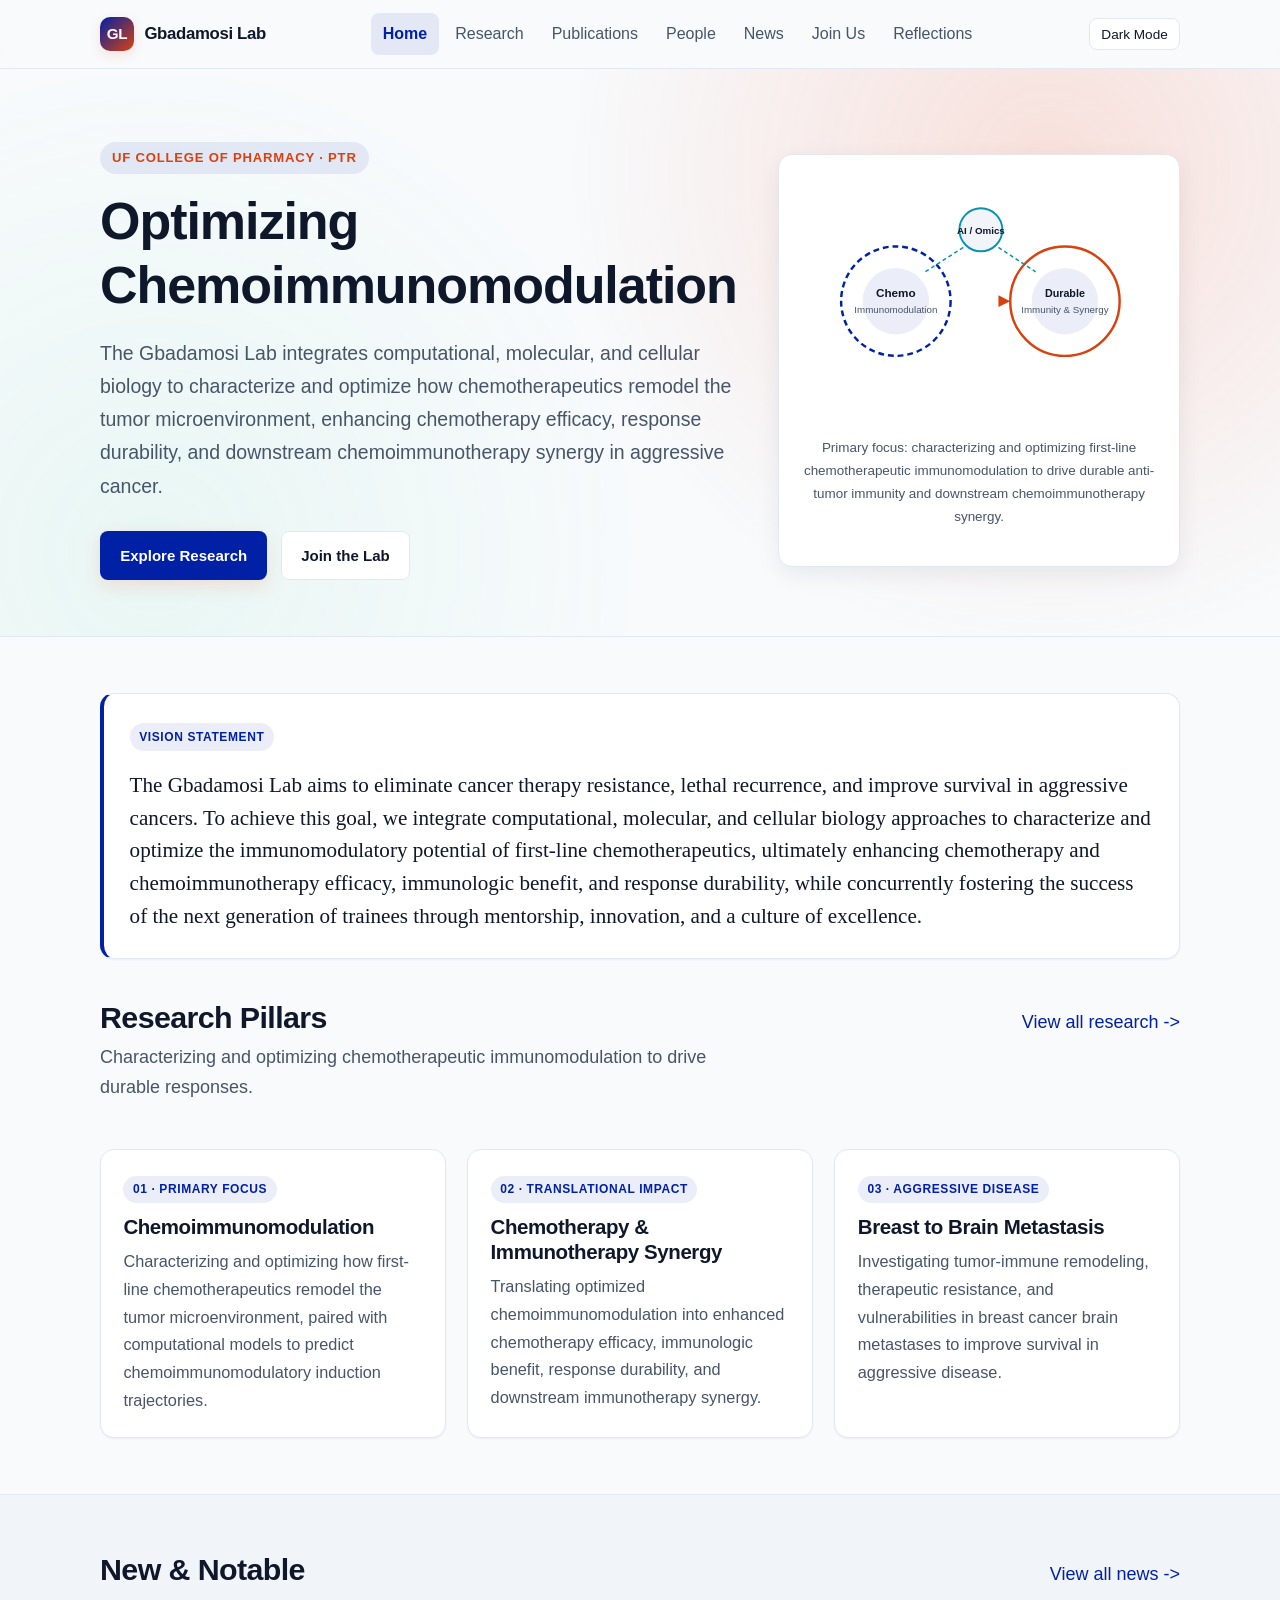
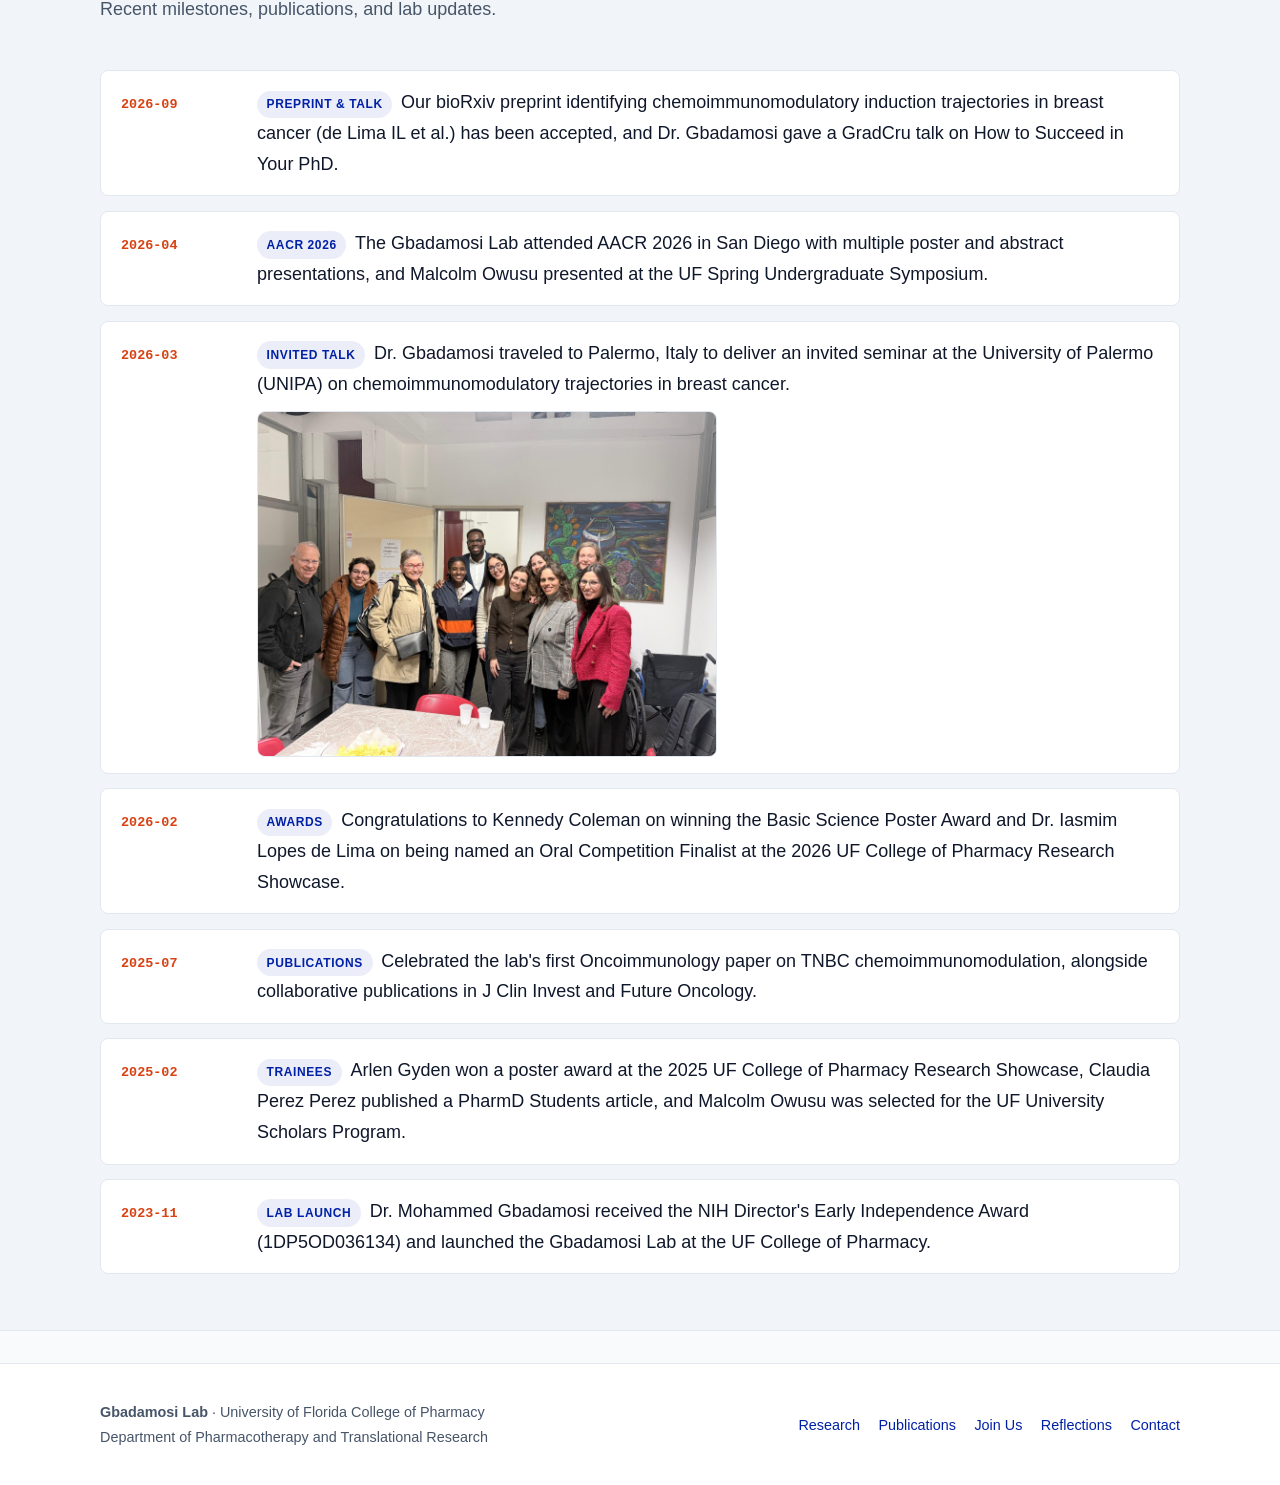
==== index.html @ 8a9b4d40 "Add 2018 Futur Oncol AML paper and dedicated News page" ====
<!DOCTYPE html>
<html lang="en">
<head>
  <meta charset="UTF-8">
  <meta name="viewport" content="width=device-width, initial-scale=1.0">
  <title>Gbadamosi Lab | Chemoimmunomodulation &amp; Translational Oncology</title>
  <meta name="description" content="The Gbadamosi Lab at the University of Florida College of Pharmacy studies chemoimmunomodulation, triple-negative breast cancer, and translational immuno-oncology.">
  <script>
    (function () {
      try {
        var saved = localStorage.getItem("gbadamosi-lab-theme");
        var prefersDark = window.matchMedia && window.matchMedia("(prefers-color-scheme: dark)").matches;
        document.documentElement.setAttribute("data-theme", saved || (prefersDark ? "dark" : "light"));
      } catch (_) {}
    })();
  </script>
  <link rel="stylesheet" href="css/styles.css">
</head>
<body>
  <a class="skip-link" href="#main-content">Skip to content</a>

  <header class="site-header">
    <div class="container nav-wrap">
      <a class="brand" href="index.html">
        <span class="brand-mark" aria-hidden="true">GL</span>
        <span>Gbadamosi Lab</span>
      </a>

      <nav aria-label="Primary">
        <ul id="primary-nav" class="nav-links">
          <li><a href="index.html" aria-current="page">Home</a></li>
          <li><a href="research.html">Research</a></li>
          <li><a href="publications.html">Publications</a></li>
          <li><a href="people.html">People</a></li>
          <li><a href="news.html">News</a></li>
          <li><a href="join.html">Join Us</a></li>
          <li><a href="reflections.html">Reflections</a></li>
        </ul>
      </nav>

      <div class="nav-actions">
        <button id="theme-toggle" class="icon-btn" type="button" aria-pressed="false">Dark Mode</button>
        <button id="menu-toggle" class="icon-btn menu-toggle" type="button" aria-expanded="false" aria-controls="primary-nav">Menu</button>
      </div>
    </div>
  </header>

  <main id="main-content">
    <section class="hero">
      <div class="container hero-grid">
        <div>
          <span class="eyebrow">UF College of Pharmacy · PTR</span>
          <h1>Optimizing Chemoimmunomodulation</h1>
          <p class="hero-lead">
            The Gbadamosi Lab integrates computational, molecular, and cellular biology to characterize and optimize how chemotherapeutics remodel the tumor microenvironment, enhancing chemotherapy efficacy, response durability, and downstream chemoimmunotherapy synergy in aggressive cancer.
          </p>
          <div class="btn-row">
            <a class="btn btn-primary" href="research.html">Explore Research</a>
            <a class="btn btn-secondary" href="join.html">Join the Lab</a>
          </div>
        </div>

        <div class="hero-visual" aria-label="Schematic of chemoimmunomodulation">
          <svg viewBox="0 0 360 250" role="img" aria-labelledby="hero-svg-title">
            <title id="hero-svg-title">Chemoimmunomodulation Optimization Schematic</title>
            <defs>
              <linearGradient id="g1" x1="0%" y1="0%" x2="100%" y2="100%">
                <stop offset="0%" stop-color="var(--accent)" stop-opacity="0.9"/>
                <stop offset="100%" stop-color="var(--accent-2)" stop-opacity="0.9"/>
              </linearGradient>
            </defs>
            <circle cx="95" cy="125" r="56" fill="none" stroke="var(--accent)" stroke-width="2.5" stroke-dasharray="6 4"/>
            <circle cx="95" cy="125" r="34" fill="var(--accent-soft)"/>
            <text x="95" y="121" text-anchor="middle" fill="var(--text)" font-size="12" font-weight="700">Chemo</text>
            <text x="95" y="137" text-anchor="middle" fill="var(--text-muted)" font-size="10">Immunomodulation</text>

            <path d="M 155 125 L 200 125" stroke="url(#g1)" stroke-width="3" stroke-linecap="round"/>
            <polygon points="200,119 212,125 200,131" fill="var(--accent-2)"/>

            <circle cx="268" cy="125" r="56" fill="none" stroke="var(--accent-2)" stroke-width="2.5"/>
            <circle cx="268" cy="125" r="34" fill="var(--accent-soft)"/>
            <text x="268" y="121" text-anchor="middle" fill="var(--text)" font-size="11" font-weight="700">Durable</text>
            <text x="268" y="137" text-anchor="middle" fill="var(--text-muted)" font-size="10">Immunity &amp; Synergy</text>

            <circle cx="182" cy="52" r="22" fill="var(--bg-subtle)" stroke="var(--accent-3)" stroke-width="2"/>
            <text x="182" y="56" text-anchor="middle" fill="var(--text)" font-size="10" font-weight="700">AI / Omics</text>
            <path d="M 164 70 L 125 95" stroke="var(--accent-3)" stroke-width="1.5" stroke-dasharray="4 3"/>
            <path d="M 200 70 L 238 95" stroke="var(--accent-3)" stroke-width="1.5" stroke-dasharray="4 3"/>
          </svg>
          <p class="hero-visual-caption">
            Primary focus: characterizing and optimizing first-line chemotherapeutic immunomodulation to drive durable anti-tumor immunity and downstream chemoimmunotherapy synergy.
          </p>
        </div>
      </div>
    </section>

    <section class="section">
      <div class="container">
        <article class="reflection-card" style="margin-bottom: 2.5rem;">
          <span class="card-tag">Vision Statement</span>
          <p class="reflection-quote" style="margin-bottom: 0;">
            The Gbadamosi Lab aims to eliminate cancer therapy resistance, lethal recurrence, and improve survival in aggressive cancers. To achieve this goal, we integrate computational, molecular, and cellular biology approaches to characterize and optimize the immunomodulatory potential of first-line chemotherapeutics, ultimately enhancing chemotherapy and chemoimmunotherapy efficacy, immunologic benefit, and response durability, while concurrently fostering the success of the next generation of trainees through mentorship, innovation, and a culture of excellence.
          </p>
        </article>

        <div class="section-header">
          <div>
            <h2>Research Pillars</h2>
            <p class="section-subtitle">Characterizing and optimizing chemotherapeutic immunomodulation to drive durable responses.</p>
          </div>
          <a href="research.html">View all research -></a>
        </div>

        <div class="grid-3">
          <article class="card">
            <span class="card-tag">01 · Primary Focus</span>
            <h3>Chemoimmunomodulation</h3>
            <p>Characterizing and optimizing how first-line chemotherapeutics remodel the tumor microenvironment, paired with computational models to predict chemoimmunomodulatory induction trajectories.</p>
          </article>
          <article class="card">
            <span class="card-tag">02 · Translational Impact</span>
            <h3>Chemotherapy &amp; Immunotherapy Synergy</h3>
            <p>Translating optimized chemoimmunomodulation into enhanced chemotherapy efficacy, immunologic benefit, response durability, and downstream immunotherapy synergy.</p>
          </article>
          <article class="card">
            <span class="card-tag">03 · Aggressive Disease</span>
            <h3>Breast to Brain Metastasis</h3>
            <p>Investigating tumor-immune remodeling, therapeutic resistance, and vulnerabilities in breast cancer brain metastases to improve survival in aggressive disease.</p>
          </article>
        </div>
      </div>
    </section>

    <section class="section section-alt">
      <div class="container">
        <div class="section-header">
          <div>
            <h2>New &amp; Notable</h2>
            <p class="section-subtitle">Recent milestones, publications, and lab updates.</p>
          </div>
          <a href="news.html">View all news -></a>
        </div>
        <div id="news-list" class="news-list" aria-live="polite"></div>
      </div>
    </section>
  </main>

  <footer class="site-footer">
    <div class="container footer-grid">
      <div>
        <strong>Gbadamosi Lab</strong> · University of Florida College of Pharmacy<br>
        <span>Department of Pharmacotherapy and Translational Research</span>
      </div>
      <div class="footer-links">
        <a href="research.html">Research</a>
        <a href="publications.html">Publications</a>
        <a href="join.html">Join Us</a>
        <a href="reflections.html">Reflections</a>
        <a href="mailto:mgbadamosi@ufl.edu">Contact</a>
      </div>
    </div>
  </footer>

  <script defer src="data/news.js"></script>
  <script defer src="js/main.js"></script>
</body>
</html>
---- css/styles.css ----
/* ==========================================================================
   Gbadamosi Lab — Zero-Build Academic Website Stylesheet
   Supports Light Mode (Editorial) & Dark Mode (Fluorescence-Inspired)
   ========================================================================== */

:root {
  color-scheme: light dark;

  /* Light Mode Palette */
  --bg: #f8fafc;
  --bg-elevated: #ffffff;
  --bg-subtle: #f1f5f9;
  --text: #0f172a;
  --text-muted: #475569;
  --border: #e2e8f0;

  --accent: #0021a5;
  --accent-2: #d94111;
  --accent-3: #0891b2;
  --accent-soft: rgba(0, 33, 165, 0.08);
  --glow: rgba(250, 70, 22, 0.14);

  --shadow-sm: 0 1px 2px rgba(15, 23, 42, 0.05);
  --shadow-md: 0 8px 24px rgba(15, 23, 42, 0.07);

  --font-sans: "Inter", -apple-system, BlinkMacSystemFont, "Segoe UI", Roboto, sans-serif;
  --font-serif: "Source Serif 4", Georgia, "Times New Roman", serif;
  --font-mono: "JetBrains Mono", ui-monospace, SFMono-Regular, Menlo, monospace;

  --radius: 14px;
  --radius-sm: 8px;
  --max-w: 1120px;
}

[data-theme="dark"] {
  --bg: #070b14;
  --bg-elevated: #0f172a;
  --bg-subtle: #162033;
  --text: #f1f5f9;
  --text-muted: #94a3b8;
  --border: #1e293b;

  /* Dark Blue + UF Orange-inspired accents */
  --accent: #38bdf8;
  --accent-2: #ff7849;
  --accent-3: #34d399;
  --accent-soft: rgba(56, 189, 248, 0.12);
  --glow: rgba(255, 120, 73, 0.18);

  --shadow-sm: 0 1px 2px rgba(0, 0, 0, 0.4);
  --shadow-md: 0 12px 32px rgba(0, 0, 0, 0.45);
}

/* Base Reset */
*, *::before, *::after {
  box-sizing: border-box;
}

/* Smooth cross-page fade transition (modern browsers) */
@view-transition {
  navigation: auto;
}

::view-transition-old(root),
::view-transition-new(root) {
  animation-duration: 0.32s;
  animation-timing-function: cubic-bezier(0.22, 1, 0.36, 1);
}

@keyframes pageFadeIn {
  from {
    opacity: 0;
    transform: translateY(10px);
  }
  to {
    opacity: 1;
    transform: translateY(0);
  }
}

html {
  scroll-behavior: smooth;
  -webkit-text-size-adjust: 100%;
}

body {
  margin: 0;
  font-family: var(--font-sans);
  background-color: var(--bg);
  color: var(--text);
  line-height: 1.7;
  font-size: 18px;
  transition: background-color 0.25s ease, color 0.25s ease;
  min-height: 100vh;
  display: flex;
  flex-direction: column;
}

main {
  flex: 1;
  animation: pageFadeIn 0.45s cubic-bezier(0.22, 1, 0.36, 1) both;
}

img {
  max-width: 100%;
  display: block;
}

a {
  color: var(--accent);
  text-decoration: none;
  transition: color 0.15s ease, opacity 0.15s ease;
}

a:hover {
  text-decoration: underline;
}

/* Skip Link for Accessibility */
.skip-link {
  position: absolute;
  left: -9999px;
  top: 0;
  background: var(--accent);
  color: #ffffff;
  padding: 0.6rem 1rem;
  z-index: 1000;
  border-radius: var(--radius-sm);
  font-weight: 600;
}

.skip-link:focus {
  left: 1rem;
  top: 1rem;
}

/* Layout Containers */
.container {
  width: 100%;
  max-width: var(--max-w);
  margin: 0 auto;
  padding: 0 1.25rem;
}

main {
  flex: 1;
}

/* Header & Navigation */
.site-header {
  position: sticky;
  top: 0;
  z-index: 100;
  background: color-mix(in srgb, var(--bg) 88%, transparent);
  backdrop-filter: blur(12px);
  -webkit-backdrop-filter: blur(12px);
  border-bottom: 1px solid var(--border);
}

.nav-wrap {
  display: flex;
  align-items: center;
  justify-content: space-between;
  gap: 1rem;
  min-height: 68px;
}

.brand {
  display: flex;
  align-items: center;
  gap: 0.65rem;
  font-weight: 700;
  font-size: 1.05rem;
  color: var(--text);
  letter-spacing: -0.02em;
  text-decoration: none;
}

.brand:hover {
  text-decoration: none;
}

.brand-mark {
  width: 34px;
  height: 34px;
  border-radius: 10px;
  display: grid;
  place-items: center;
  background: linear-gradient(135deg, var(--accent), var(--accent-2));
  color: #ffffff;
  font-weight: 800;
  font-size: 0.95rem;
  box-shadow: 0 4px 12px var(--glow);
}

[data-theme="dark"] .brand-mark {
  color: #070b14;
}

.nav-links {
  display: flex;
  align-items: center;
  gap: 0.25rem;
  list-style: none;
  margin: 0;
  padding: 0;
}

.nav-links a {
  display: inline-block;
  padding: 0.45rem 0.75rem;
  border-radius: var(--radius-sm);
  color: var(--text-muted);
  font-weight: 500;
  font-size: 1rem;
  text-decoration: none;
}

.nav-links a:hover {
  color: var(--text);
  background: var(--bg-subtle);
  text-decoration: none;
}

.nav-links a[aria-current="page"] {
  color: var(--accent);
  background: var(--accent-soft);
  font-weight: 600;
}

.nav-actions {
  display: flex;
  align-items: center;
  gap: 0.5rem;
}

.icon-btn {
  display: inline-flex;
  align-items: center;
  justify-content: center;
  gap: 0.4rem;
  padding: 0.45rem 0.7rem;
  border-radius: var(--radius-sm);
  border: 1px solid var(--border);
  background: var(--bg-elevated);
  color: var(--text);
  font-family: inherit;
  font-size: 0.85rem;
  font-weight: 500;
  cursor: pointer;
  transition: border-color 0.15s ease, background-color 0.15s ease;
}

.icon-btn:hover {
  border-color: var(--accent);
  background: var(--bg-subtle);
}

.menu-toggle {
  display: none;
}

/* Hero Section */
.hero {
  position: relative;
  padding: 4.5rem 0 3.5rem;
  overflow: hidden;
  border-bottom: 1px solid var(--border);
  background:
    radial-gradient(circle at 82% 18%, var(--glow), transparent 42%),
    radial-gradient(circle at 12% 85%, rgba(52, 211, 153, 0.08), transparent 40%);
}

.hero-grid {
  display: grid;
  grid-template-columns: 1.35fr 0.85fr;
  gap: 2.5rem;
  align-items: center;
}

.eyebrow {
  display: inline-flex;
  align-items: center;
  gap: 0.45rem;
  font-size: 0.82rem;
  font-weight: 600;
  text-transform: uppercase;
  letter-spacing: 0.06em;
  color: var(--accent-2);
  background: var(--accent-soft);
  padding: 0.32rem 0.75rem;
  border-radius: 999px;
  margin-bottom: 1rem;
}

h1, h2, h3, h4 {
  line-height: 1.22;
  letter-spacing: -0.02em;
  margin-top: 0;
}

.hero h1 {
  font-size: clamp(2.2rem, 4.2vw, 3.25rem);
  margin-bottom: 1rem;
}

.hero-lead {
  font-size: 1.22rem;
  color: var(--text-muted);
  max-width: 60ch;
  margin-bottom: 1.75rem;
}

.btn-row {
  display: flex;
  flex-wrap: wrap;
  gap: 0.85rem;
}

.btn {
  display: inline-flex;
  align-items: center;
  gap: 0.45rem;
  padding: 0.68rem 1.2rem;
  border-radius: var(--radius-sm);
  font-weight: 600;
  font-size: 0.94rem;
  border: 1px solid transparent;
  cursor: pointer;
  text-decoration: none;
  transition: transform 0.15s ease, box-shadow 0.15s ease, background-color 0.15s ease;
}

.btn:hover {
  text-decoration: none;
  transform: translateY(-1px);
}

.btn-primary {
  background: var(--accent);
  color: #ffffff;
  box-shadow: 0 6px 18px var(--glow);
}

[data-theme="dark"] .btn-primary {
  color: #070b14;
}

.btn-secondary {
  background: var(--bg-elevated);
  color: var(--text);
  border-color: var(--border);
}

.btn-secondary:hover {
  border-color: var(--accent);
}

/* Decorative Science Visual Card on Hero */
.hero-visual {
  background: var(--bg-elevated);
  border: 1px solid var(--border);
  border-radius: var(--radius);
  padding: 1.5rem;
  box-shadow: var(--shadow-md);
}

.hero-visual svg {
  width: 100%;
  height: auto;
  display: block;
}

.hero-visual-caption {
  margin-top: 0.85rem;
  font-size: 0.84rem;
  color: var(--text-muted);
  text-align: center;
}

/* Sections & Cards */
.section {
  padding: 3.5rem 0;
}

.section-alt {
  background: var(--bg-subtle);
  border-top: 1px solid var(--border);
  border-bottom: 1px solid var(--border);
}

.section-header {
  display: flex;
  flex-wrap: wrap;
  align-items: baseline;
  justify-content: space-between;
  gap: 1rem;
  margin-bottom: 1.75rem;
}

.section-header h2 {
  font-size: clamp(1.45rem, 2.5vw, 1.9rem);
  margin-bottom: 0;
}

.section-subtitle {
  color: var(--text-muted);
  margin-top: 0.35rem;
  max-width: 65ch;
}

.grid-3 {
  display: grid;
  grid-template-columns: repeat(3, minmax(0, 1fr));
  gap: 1.35rem;
}

.grid-2 {
  display: grid;
  grid-template-columns: repeat(2, minmax(0, 1fr));
  gap: 1.35rem;
}

.card {
  background: var(--bg-elevated);
  border: 1px solid var(--border);
  border-radius: var(--radius);
  padding: 1.4rem;
  box-shadow: var(--shadow-sm);
  transition: border-color 0.22s ease, transform 0.25s cubic-bezier(0.22, 1, 0.36, 1), box-shadow 0.25s cubic-bezier(0.22, 1, 0.36, 1);
}

.card:hover {
  border-color: color-mix(in srgb, var(--accent) 50%, var(--border));
  transform: translateY(-4px);
  box-shadow: var(--shadow-md), 0 0 0 1px color-mix(in srgb, var(--accent) 25%, transparent);
}

.card-tag {
  display: inline-block;
  font-size: 0.75rem;
  font-weight: 600;
  text-transform: uppercase;
  letter-spacing: 0.05em;
  color: var(--accent);
  background: var(--accent-soft);
  padding: 0.22rem 0.6rem;
  border-radius: 999px;
  margin-bottom: 0.75rem;
}

.card h3 {
  font-size: 1.28rem;
  margin-bottom: 0.5rem;
}

.card p {
  margin: 0;
  color: var(--text-muted);
  font-size: 1.02rem;
}

/* Page Header (Subpages) */
.page-header {
  padding: 3rem 0 2rem;
  border-bottom: 1px solid var(--border);
  background: radial-gradient(circle at 85% 20%, var(--glow), transparent 45%);
}

.page-header h1 {
  font-size: clamp(1.85rem, 3.2vw, 2.5rem);
  margin-bottom: 0.5rem;
}

.page-header p {
  color: var(--text-muted);
  max-width: 65ch;
  margin: 0;
  font-size: 1.05rem;
}

/* News Feed */
.news-list {
  display: grid;
  gap: 0.9rem;
}

.news-item {
  display: grid;
  grid-template-columns: 120px 1fr;
  gap: 1rem;
  align-items: baseline;
  background: var(--bg-elevated);
  border: 1px solid var(--border);
  border-radius: var(--radius-sm);
  padding: 1rem 1.25rem;
  transition: border-color 0.22s ease, transform 0.25s cubic-bezier(0.22, 1, 0.36, 1), box-shadow 0.25s cubic-bezier(0.22, 1, 0.36, 1);
}

.news-item:hover {
  border-color: color-mix(in srgb, var(--accent-2) 50%, var(--border));
  transform: translateY(-3px);
  box-shadow: var(--shadow-md);
}

.news-photo {
  margin-top: 0.75rem;
  max-width: 460px;
  width: 100%;
  border-radius: var(--radius-sm);
  border: 1px solid var(--border);
  object-fit: cover;
}

.news-date {
  font-family: var(--font-mono);
  font-size: 0.84rem;
  color: var(--accent-2);
  font-weight: 600;
}

/* Filters & Search */
.toolbar {
  display: flex;
  flex-wrap: wrap;
  gap: 0.75rem;
  align-items: center;
  justify-content: space-between;
  margin-bottom: 1.5rem;
}

.filter-pills {
  display: flex;
  flex-wrap: wrap;
  gap: 0.45rem;
}

.pill-btn {
  padding: 0.4rem 0.85rem;
  border-radius: 999px;
  border: 1px solid var(--border);
  background: var(--bg-elevated);
  color: var(--text-muted);
  font-family: inherit;
  font-size: 0.85rem;
  font-weight: 500;
  cursor: pointer;
}

.pill-btn:hover {
  border-color: var(--accent);
  color: var(--text);
}

.pill-btn[aria-pressed="true"] {
  background: var(--accent);
  color: #ffffff;
  border-color: var(--accent);
}

[data-theme="dark"] .pill-btn[aria-pressed="true"] {
  color: #070b14;
}

.search-input {
  padding: 0.5rem 0.9rem;
  border-radius: var(--radius-sm);
  border: 1px solid var(--border);
  background: var(--bg-elevated);
  color: var(--text);
  font-family: inherit;
  font-size: 0.92rem;
  min-width: 240px;
}

.search-input:focus {
  outline: 2px solid var(--accent);
  outline-offset: 1px;
}

/* Publications */
.pub-list {
  display: grid;
  gap: 1rem;
}

.pub-card {
  background: var(--bg-elevated);
  border: 1px solid var(--border);
  border-radius: var(--radius-sm);
  padding: 1.25rem 1.4rem;
  transition: border-color 0.22s ease, transform 0.25s cubic-bezier(0.22, 1, 0.36, 1), box-shadow 0.25s cubic-bezier(0.22, 1, 0.36, 1);
}

.pub-card:hover {
  border-color: color-mix(in srgb, var(--accent) 50%, var(--border));
  transform: translateY(-3px);
  box-shadow: var(--shadow-md);
}

.pub-meta {
  display: flex;
  flex-wrap: wrap;
  gap: 0.5rem;
  align-items: center;
  margin-bottom: 0.45rem;
  font-size: 0.82rem;
  color: var(--text-muted);
}

.pub-year {
  font-family: var(--font-mono);
  font-weight: 700;
  color: var(--accent);
}

.pub-title {
  font-size: 1.16rem;
  font-weight: 650;
  margin-bottom: 0.35rem;
}

.pub-authors {
  font-size: 1rem;
  color: var(--text-muted);
  margin-bottom: 0.5rem;
}

.pub-links {
  display: flex;
  flex-wrap: wrap;
  gap: 0.65rem;
  font-size: 0.85rem;
  font-weight: 600;
}

/* People */
.person-card {
  display: flex;
  flex-direction: column;
  gap: 0.75rem;
}

.avatar-placeholder {
  width: 68px;
  height: 68px;
  border-radius: 50%;
  background: linear-gradient(135deg, var(--accent), var(--accent-2));
  color: #ffffff;
  display: grid;
  place-items: center;
  font-weight: 700;
  font-size: 1.25rem;
  flex-shrink: 0;
}

.person-role {
  font-size: 1.05rem;
  font-weight: 600;
  color: var(--accent-2);
}

.person-card h3,
#pi-card h3 {
  font-size: 1.42rem;
}

.person-card p,
#pi-card p {
  font-size: 1.1rem;
  line-height: 1.7;
}

#pi-card .pub-links {
  font-size: 1.05rem;
}

.avatar-img {
  width: 145px;
  height: 185px;
  border-radius: var(--radius-sm);
  object-fit: cover;
  object-position: center 20%;
  border: 1px solid var(--border);
  flex-shrink: 0;
  align-self: flex-start;
}

.avatar-img--pi {
  width: 260px;
  height: 215px;
  border-radius: var(--radius);
  object-position: center 15%;
  border: 2px solid var(--accent-2);
}

.next-position {
  margin-top: 0.35rem;
  font-size: 1.05rem;
  color: var(--text);
}

.next-position strong {
  color: var(--accent-2);
}

[data-theme="dark"] .avatar-placeholder {
  color: #070b14;
}

.person-role-removed-dup { display: none; }

/* Reflections / Faith & Quotes Page */
.reflection-card {
  background: var(--bg-elevated);
  border: 1px solid var(--border);
  border-left: 4px solid var(--accent);
  border-radius: var(--radius);
  padding: 1.6rem;
  box-shadow: var(--shadow-sm);
  transition: border-color 0.22s ease, transform 0.25s cubic-bezier(0.22, 1, 0.36, 1), box-shadow 0.25s cubic-bezier(0.22, 1, 0.36, 1);
}

.reflection-card:hover {
  border-color: color-mix(in srgb, var(--accent) 50%, var(--border));
  border-left-color: var(--accent-2);
  transform: translateY(-4px);
  box-shadow: var(--shadow-md);
}

.reflection-quote {
  font-family: var(--font-serif);
  font-size: 1.32rem;
  line-height: 1.55;
  margin: 0.4rem 0 0.75rem;
  color: var(--text);
}

.reflection-source {
  font-size: 1rem;
  font-weight: 600;
  color: var(--accent-2);
  margin-bottom: 0.85rem;
}

.reflection-note {
  color: var(--text-muted);
  font-size: 1.02rem;
  margin: 0;
  padding-top: 0.75rem;
  border-top: 1px solid var(--border);
}

/* Footer */
.site-footer {
  border-top: 1px solid var(--border);
  background: var(--bg-elevated);
  padding: 2.25rem 0;
  margin-top: 2rem;
  font-size: 0.9rem;
  color: var(--text-muted);
}

.footer-grid {
  display: flex;
  flex-wrap: wrap;
  justify-content: space-between;
  gap: 1.25rem;
  align-items: center;
}

.footer-links {
  display: flex;
  flex-wrap: wrap;
  gap: 1.15rem;
}

/* Responsive Breakpoints */
@media (max-width: 860px) {
  .hero-grid,
  .grid-3,
  .grid-2 {
    grid-template-columns: 1fr;
  }

  .menu-toggle {
    display: inline-flex;
  }

  .nav-links {
    display: none;
    position: absolute;
    top: 68px;
    left: 0;
    right: 0;
    background: var(--bg-elevated);
    border-bottom: 1px solid var(--border);
    flex-direction: column;
    align-items: stretch;
    padding: 0.75rem 1.25rem 1rem;
    box-shadow: var(--shadow-md);
  }

  .nav-links.is-open {
    display: flex;
  }

  .news-item {
    grid-template-columns: 1fr;
    gap: 0.35rem;
  }
}

@media (prefers-reduced-motion: reduce) {
  html {
    scroll-behavior: auto;
  }
  *, *::before, *::after {
    transition: none !important;
    animation: none !important;
  }
}
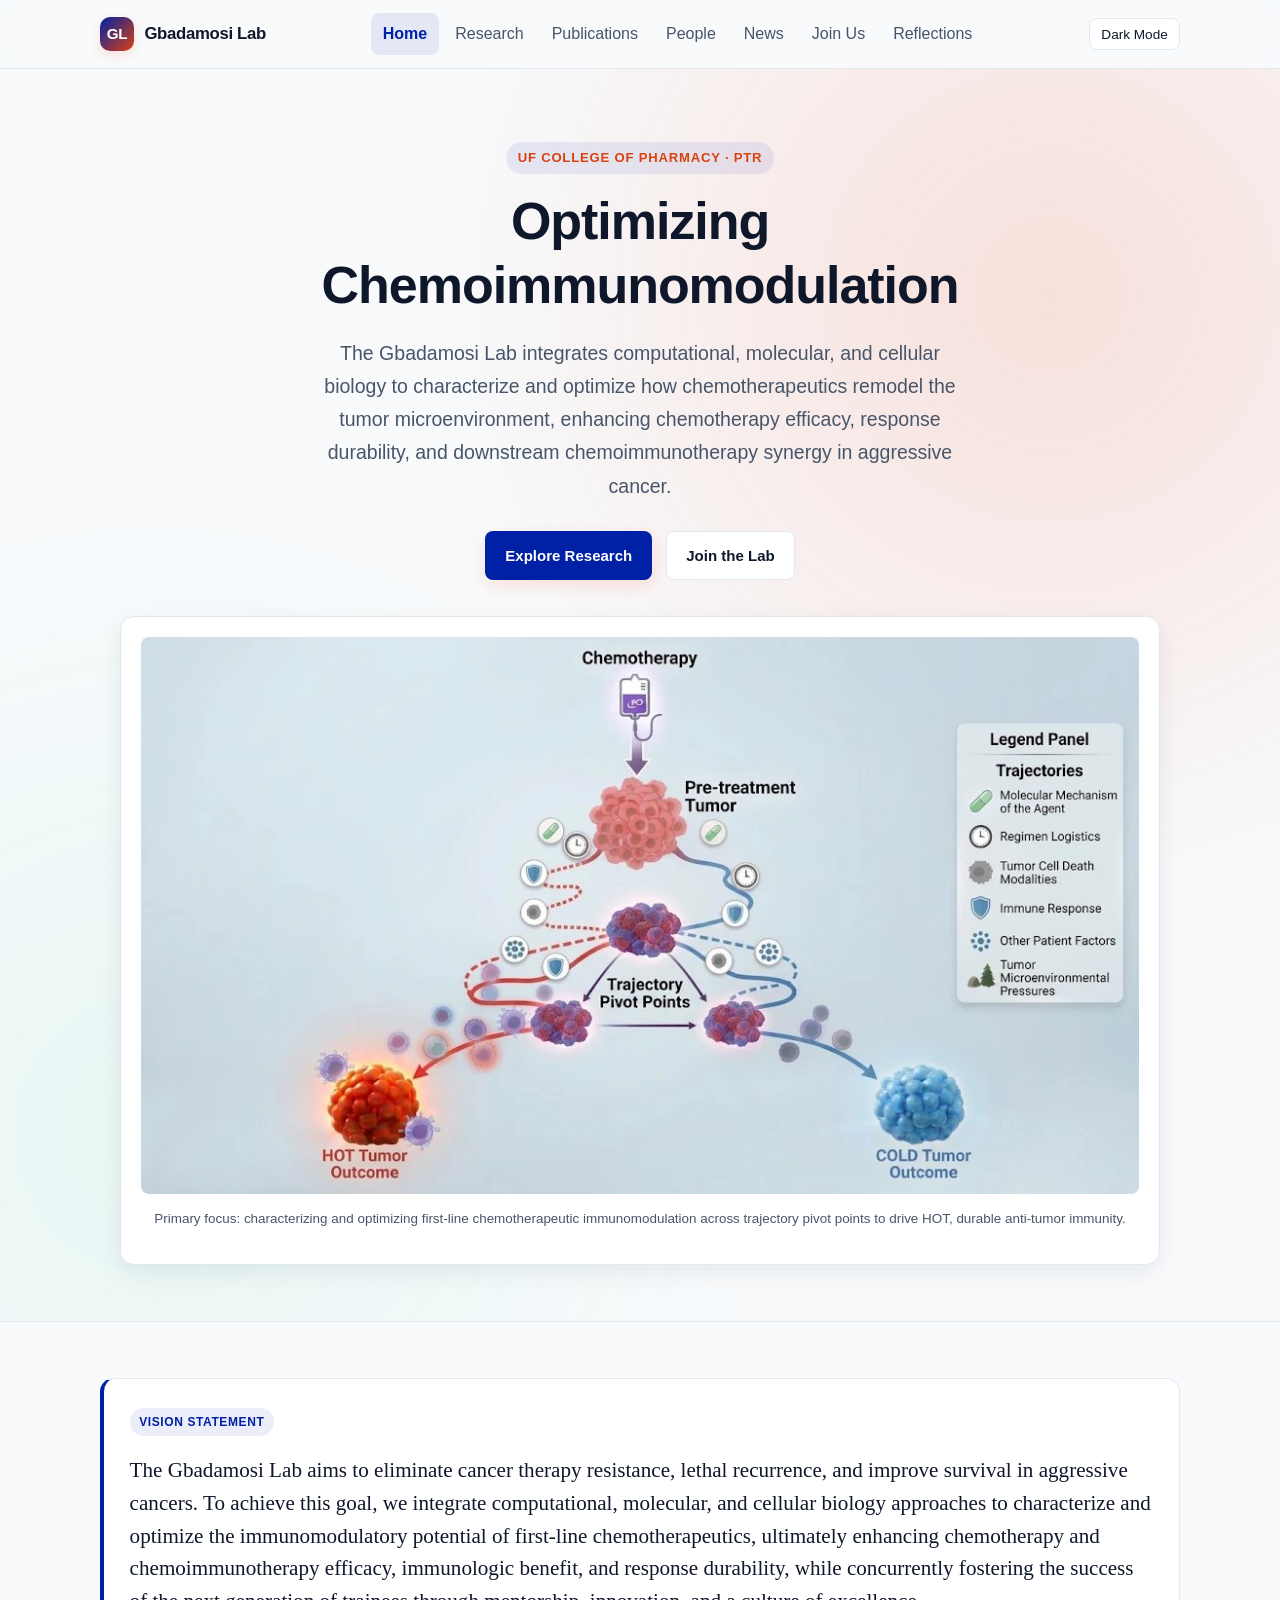
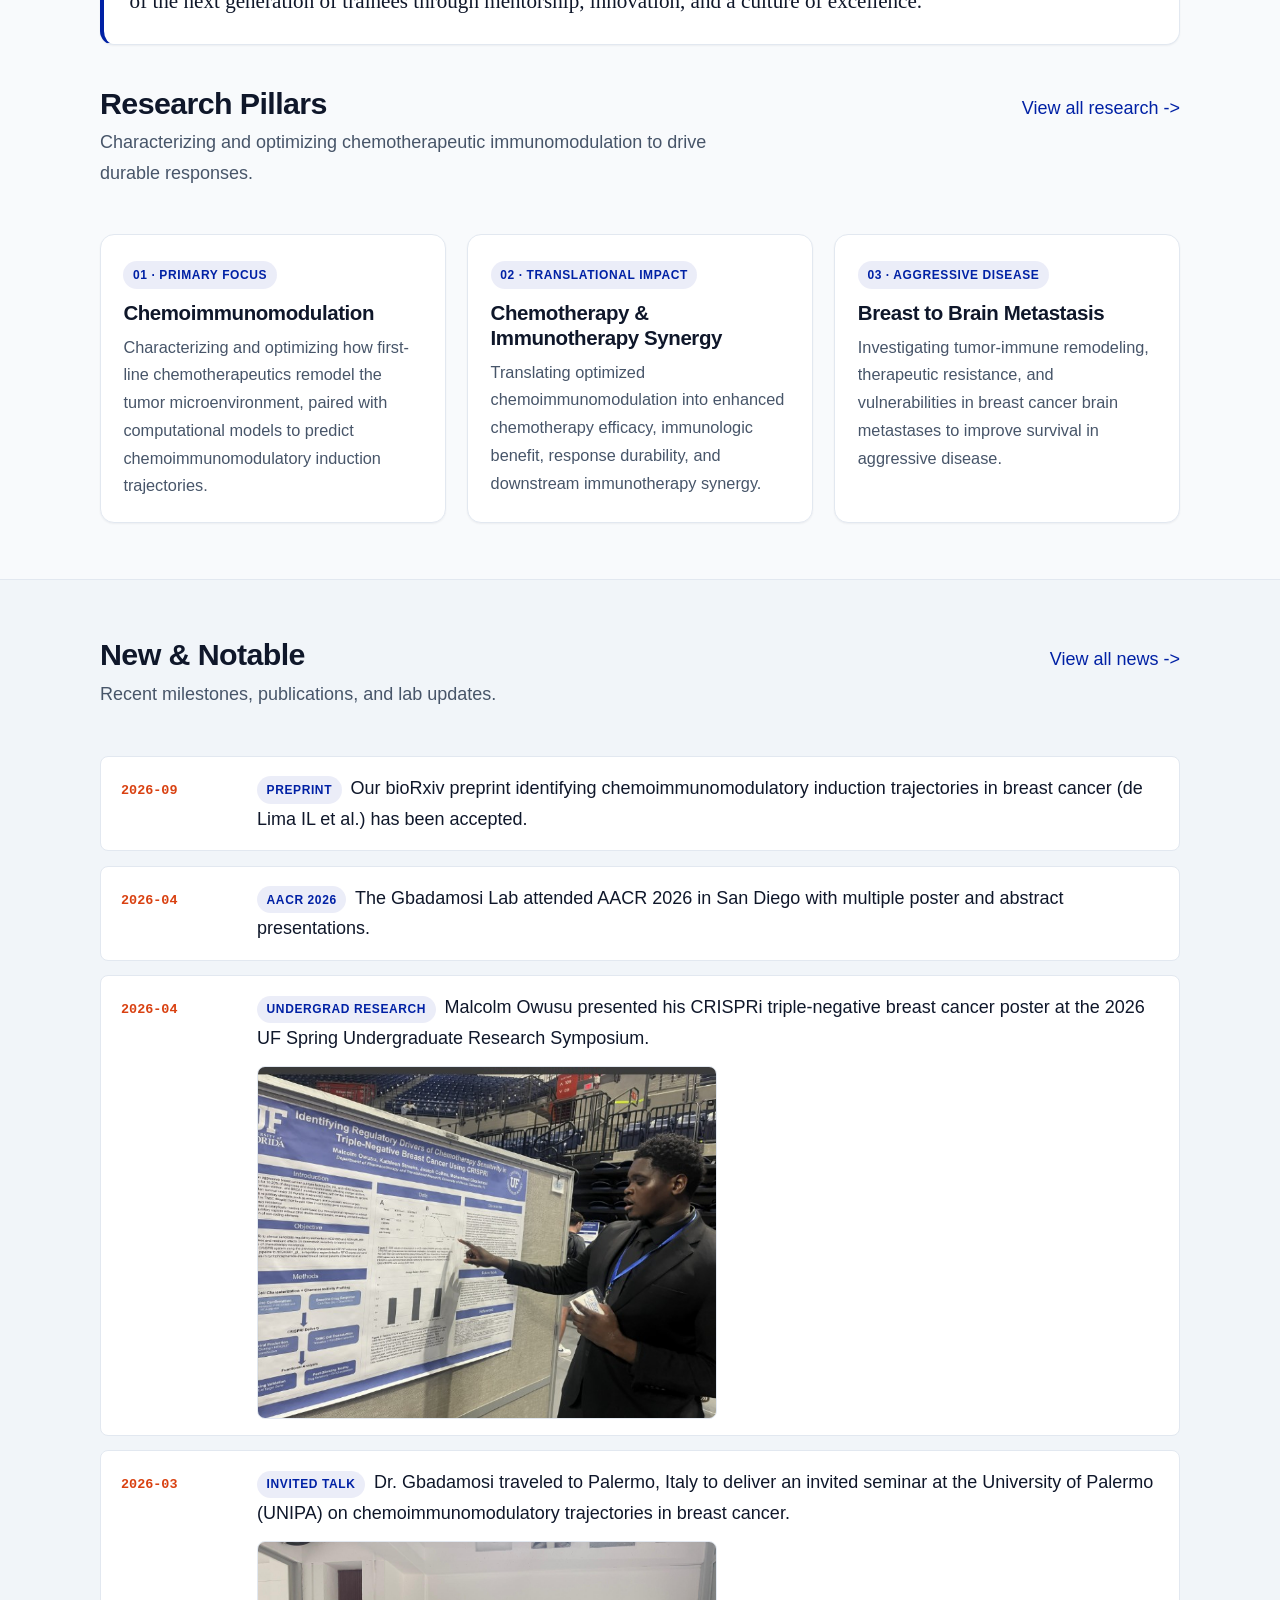
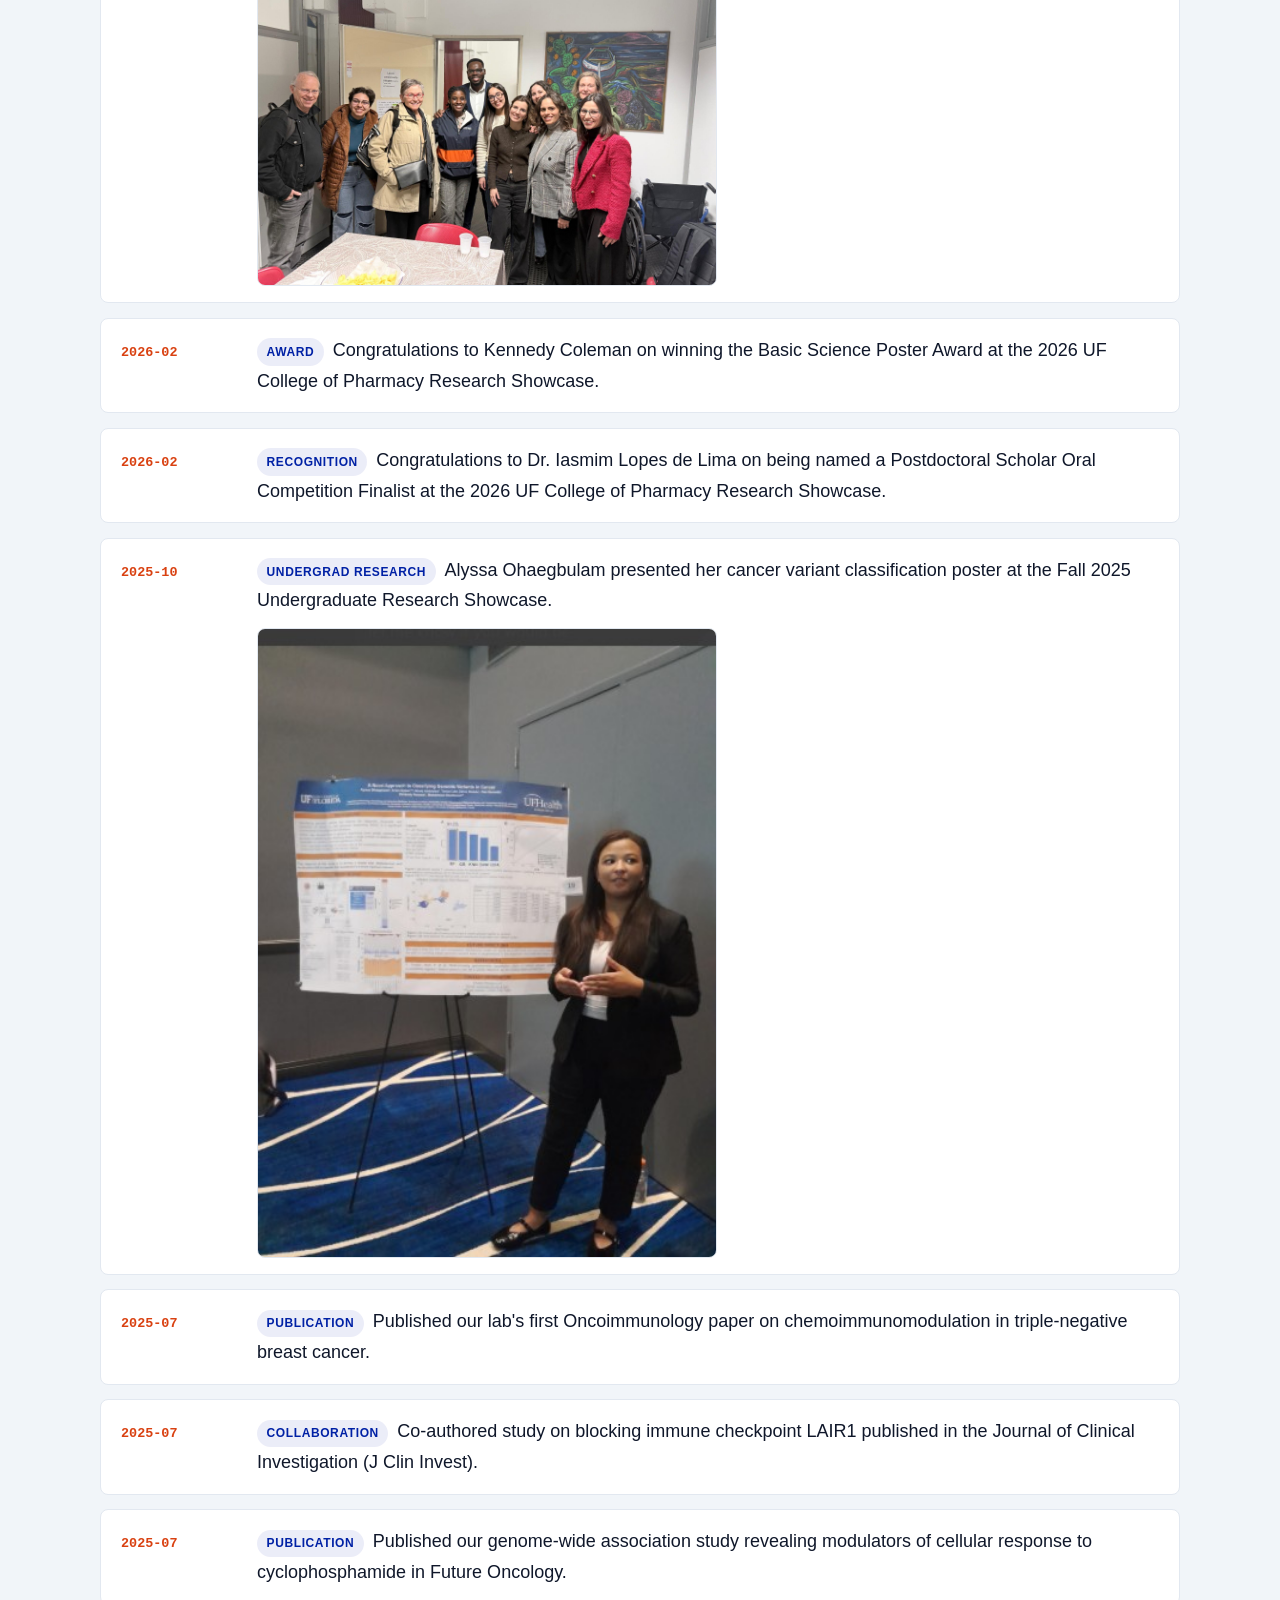
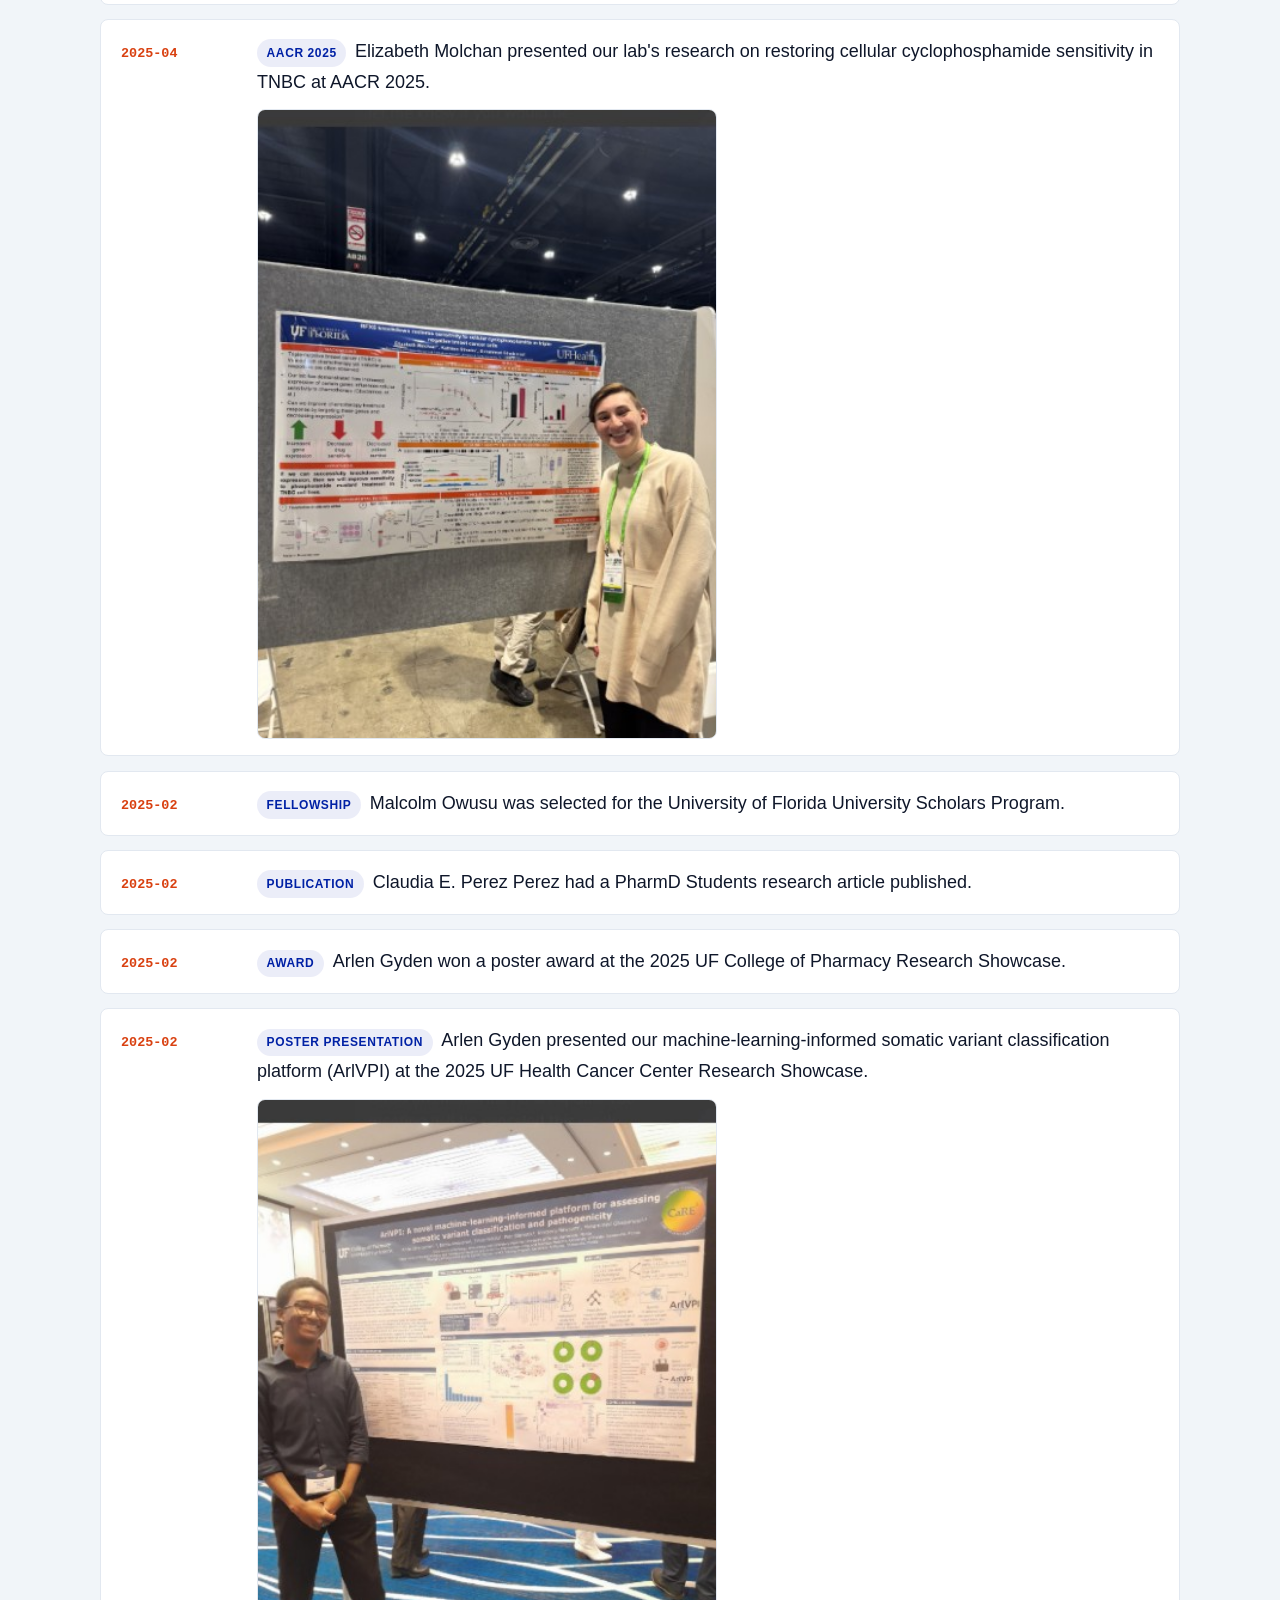
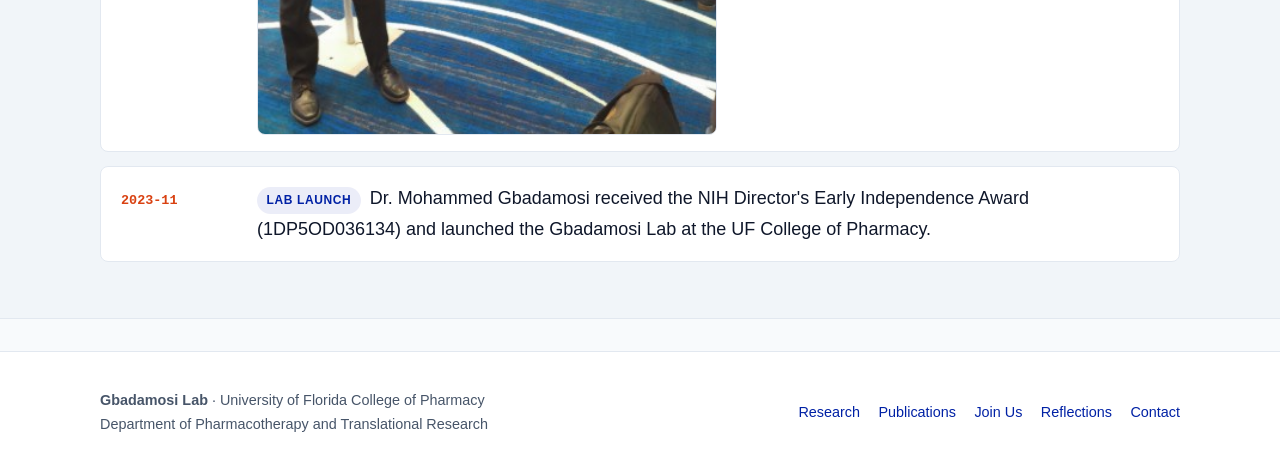
==== commit a55accdd: "Add large chemoimmunomodulation schematic on Home and update UF funding links" ====
--- a/index.html
+++ b/index.html
@@ -47,48 +47,23 @@
 
   <main id="main-content">
     <section class="hero">
-      <div class="container hero-grid">
-        <div>
+      <div class="container">
+        <div style="max-width: 820px; margin: 0 auto 2.25rem; text-align: center;">
           <span class="eyebrow">UF College of Pharmacy · PTR</span>
           <h1>Optimizing Chemoimmunomodulation</h1>
-          <p class="hero-lead">
+          <p class="hero-lead" style="margin-left: auto; margin-right: auto;">
             The Gbadamosi Lab integrates computational, molecular, and cellular biology to characterize and optimize how chemotherapeutics remodel the tumor microenvironment, enhancing chemotherapy efficacy, response durability, and downstream chemoimmunotherapy synergy in aggressive cancer.
           </p>
-          <div class="btn-row">
+          <div class="btn-row" style="justify-content: center;">
             <a class="btn btn-primary" href="research.html">Explore Research</a>
             <a class="btn btn-secondary" href="join.html">Join the Lab</a>
           </div>
         </div>
 
-        <div class="hero-visual" aria-label="Schematic of chemoimmunomodulation">
-          <svg viewBox="0 0 360 250" role="img" aria-labelledby="hero-svg-title">
-            <title id="hero-svg-title">Chemoimmunomodulation Optimization Schematic</title>
-            <defs>
-              <linearGradient id="g1" x1="0%" y1="0%" x2="100%" y2="100%">
-                <stop offset="0%" stop-color="var(--accent)" stop-opacity="0.9"/>
-                <stop offset="100%" stop-color="var(--accent-2)" stop-opacity="0.9"/>
-              </linearGradient>
-            </defs>
-            <circle cx="95" cy="125" r="56" fill="none" stroke="var(--accent)" stroke-width="2.5" stroke-dasharray="6 4"/>
-            <circle cx="95" cy="125" r="34" fill="var(--accent-soft)"/>
-            <text x="95" y="121" text-anchor="middle" fill="var(--text)" font-size="12" font-weight="700">Chemo</text>
-            <text x="95" y="137" text-anchor="middle" fill="var(--text-muted)" font-size="10">Immunomodulation</text>
-
-            <path d="M 155 125 L 200 125" stroke="url(#g1)" stroke-width="3" stroke-linecap="round"/>
-            <polygon points="200,119 212,125 200,131" fill="var(--accent-2)"/>
-
-            <circle cx="268" cy="125" r="56" fill="none" stroke="var(--accent-2)" stroke-width="2.5"/>
-            <circle cx="268" cy="125" r="34" fill="var(--accent-soft)"/>
-            <text x="268" y="121" text-anchor="middle" fill="var(--text)" font-size="11" font-weight="700">Durable</text>
-            <text x="268" y="137" text-anchor="middle" fill="var(--text-muted)" font-size="10">Immunity &amp; Synergy</text>
-
-            <circle cx="182" cy="52" r="22" fill="var(--bg-subtle)" stroke="var(--accent-3)" stroke-width="2"/>
-            <text x="182" y="56" text-anchor="middle" fill="var(--text)" font-size="10" font-weight="700">AI / Omics</text>
-            <path d="M 164 70 L 125 95" stroke="var(--accent-3)" stroke-width="1.5" stroke-dasharray="4 3"/>
-            <path d="M 200 70 L 238 95" stroke="var(--accent-3)" stroke-width="1.5" stroke-dasharray="4 3"/>
-          </svg>
+        <div class="hero-visual hero-visual--wide" aria-label="Chemoimmunomodulation trajectories schematic">
+          <img src="assets/images/chemoimmunomodulation_trajectories.jpg" alt="Chemoimmunomodulation trajectories showing chemotherapy remodeling a pre-treatment tumor across trajectory pivot points toward HOT or COLD tumor outcomes" style="width: 100%; height: auto; border-radius: var(--radius-sm);">
           <p class="hero-visual-caption">
-            Primary focus: characterizing and optimizing first-line chemotherapeutic immunomodulation to drive durable anti-tumor immunity and downstream chemoimmunotherapy synergy.
+            Primary focus: characterizing and optimizing first-line chemotherapeutic immunomodulation across trajectory pivot points to drive HOT, durable anti-tumor immunity.
           </p>
         </div>
       </div>
--- a/css/styles.css
+++ b/css/styles.css
@@ -363,6 +363,12 @@
   border-radius: var(--radius);
   padding: 1.5rem;
   box-shadow: var(--shadow-md);
+}
+
+.hero-visual--wide {
+  max-width: 1040px;
+  margin: 0 auto;
+  padding: 1.25rem;
 }
 
 .hero-visual svg {
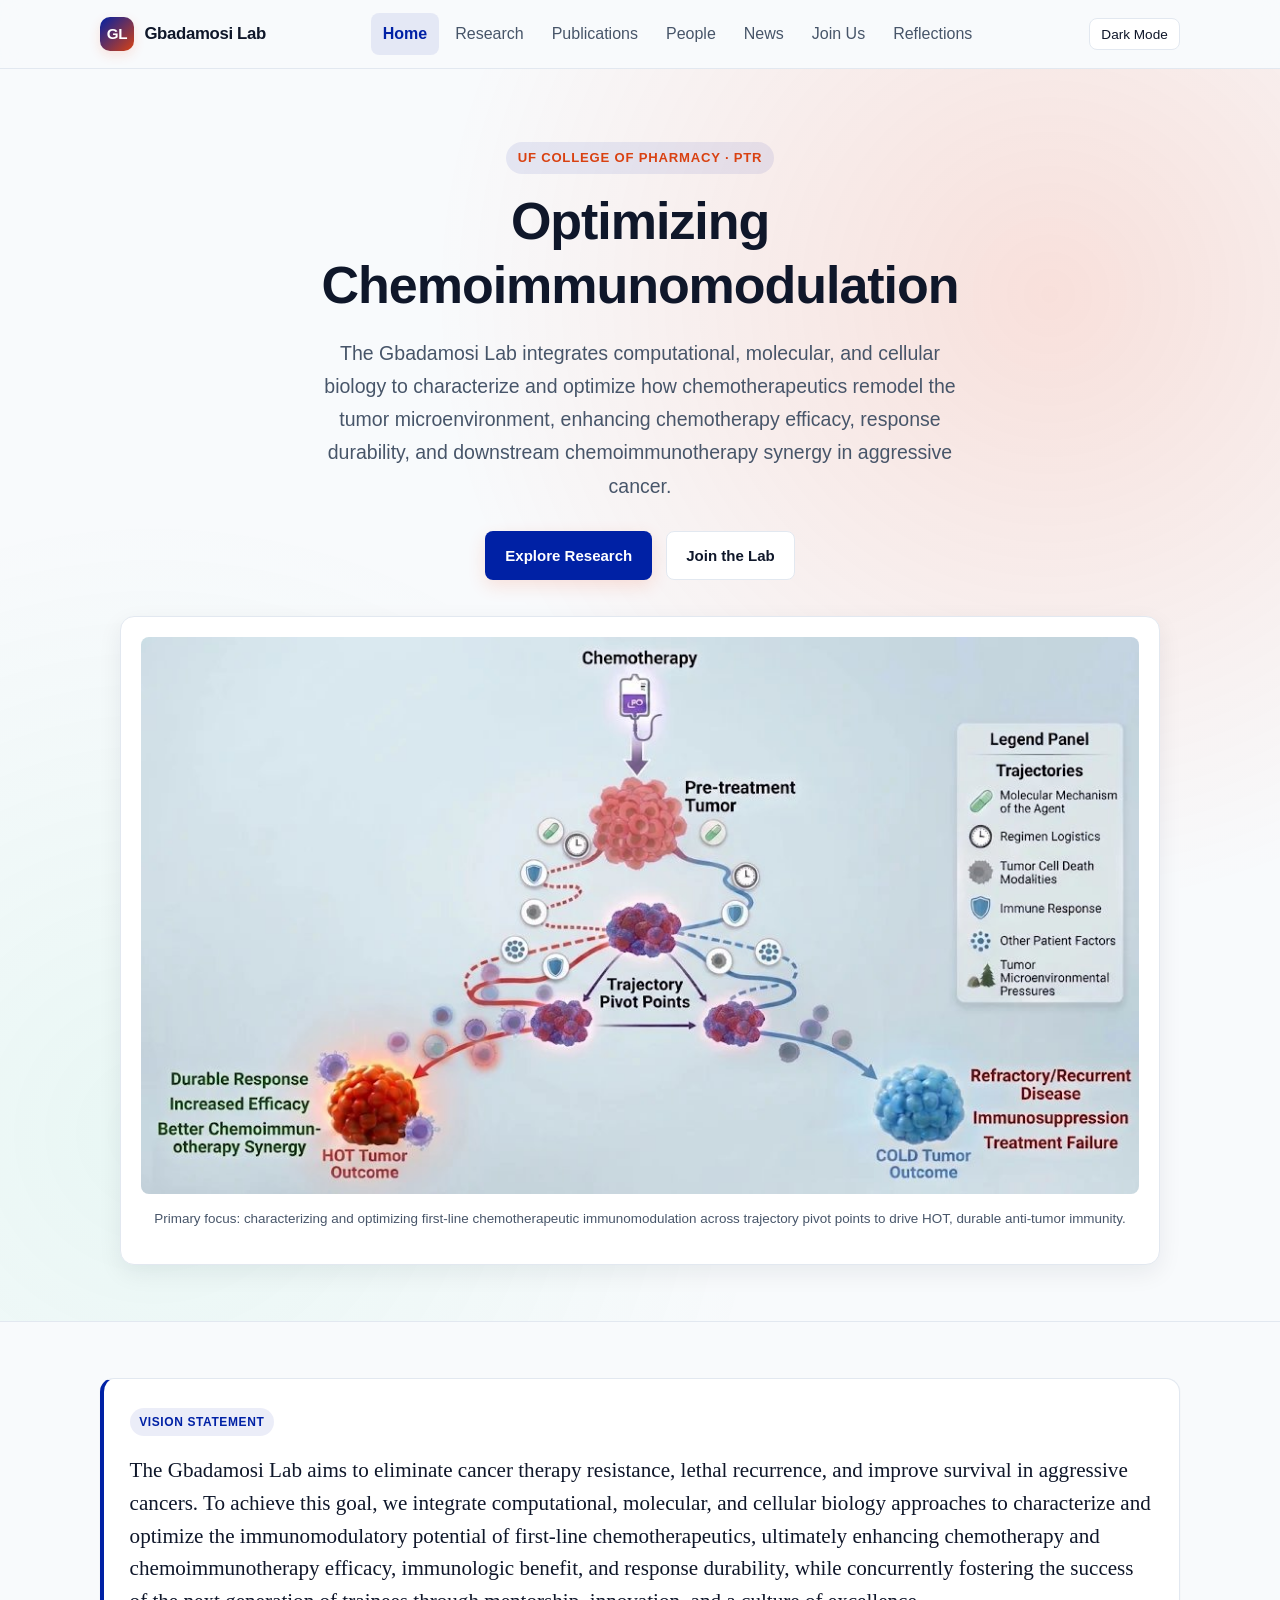
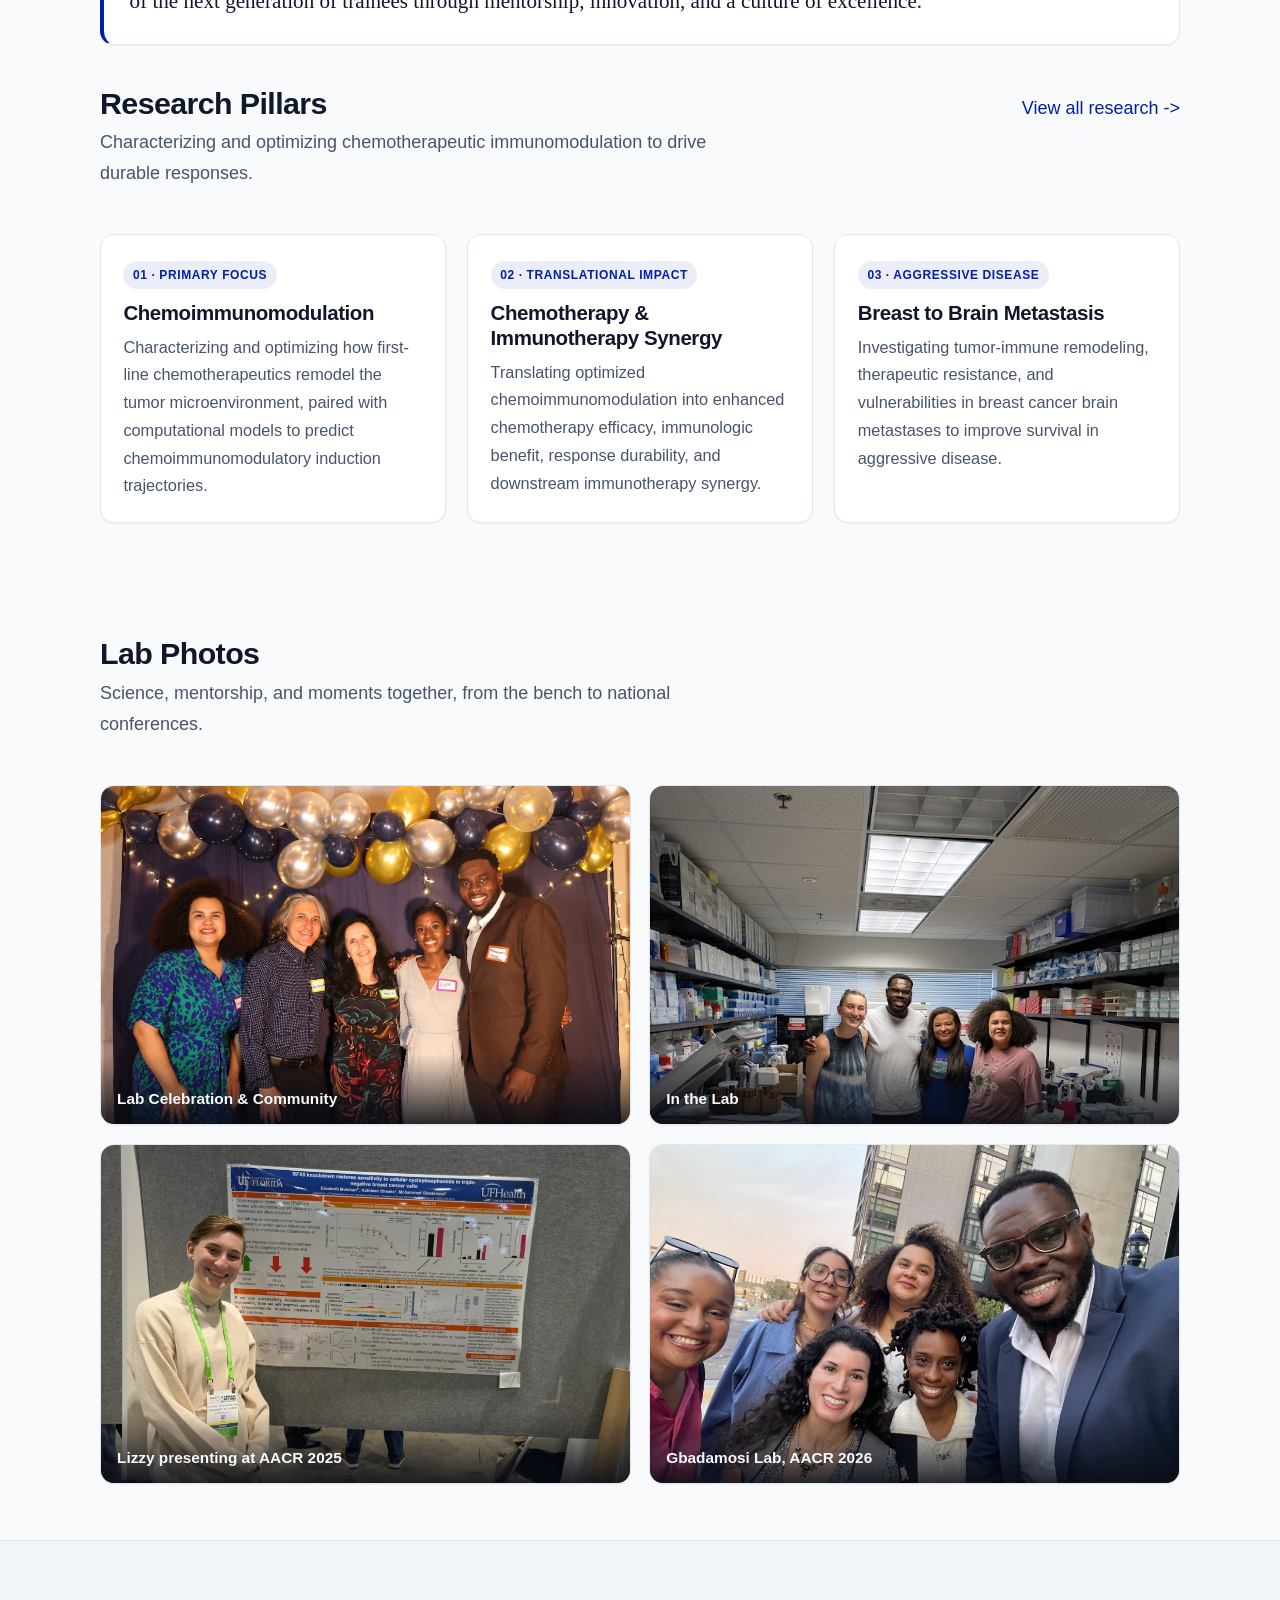
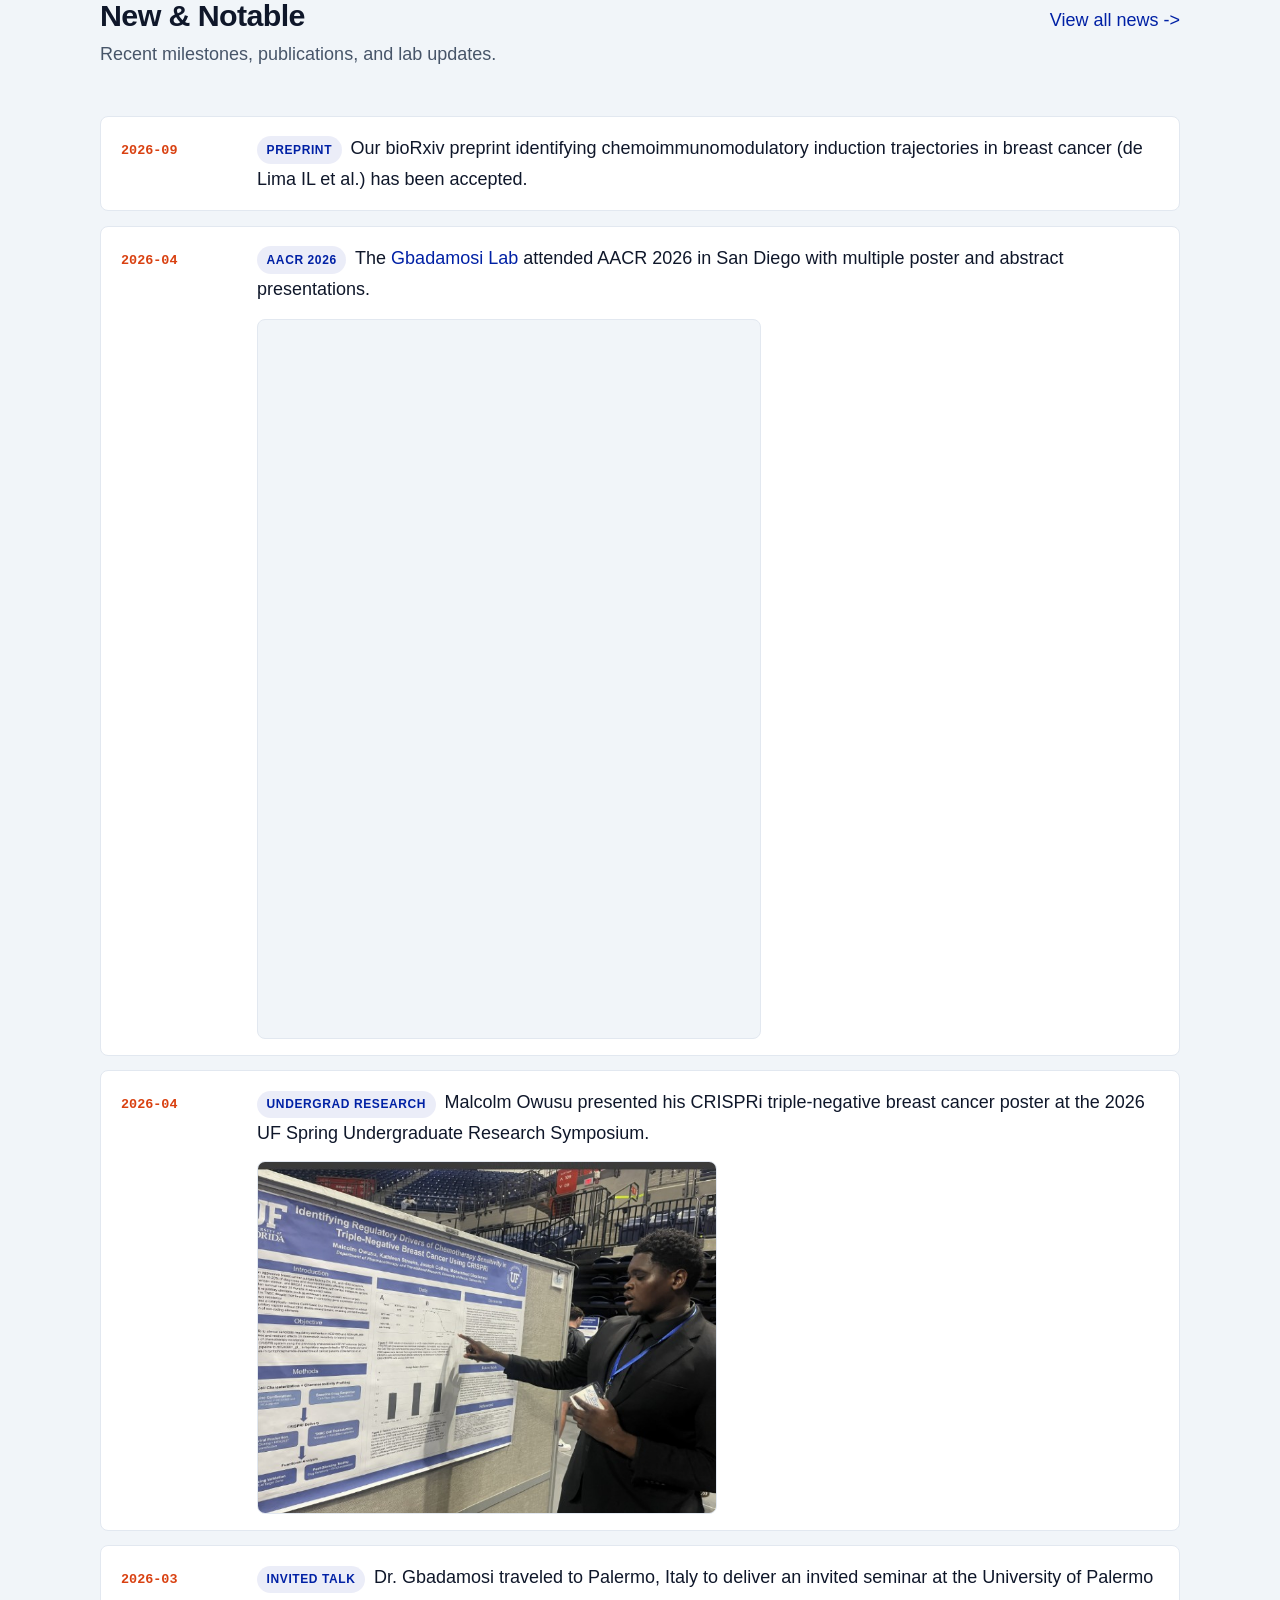
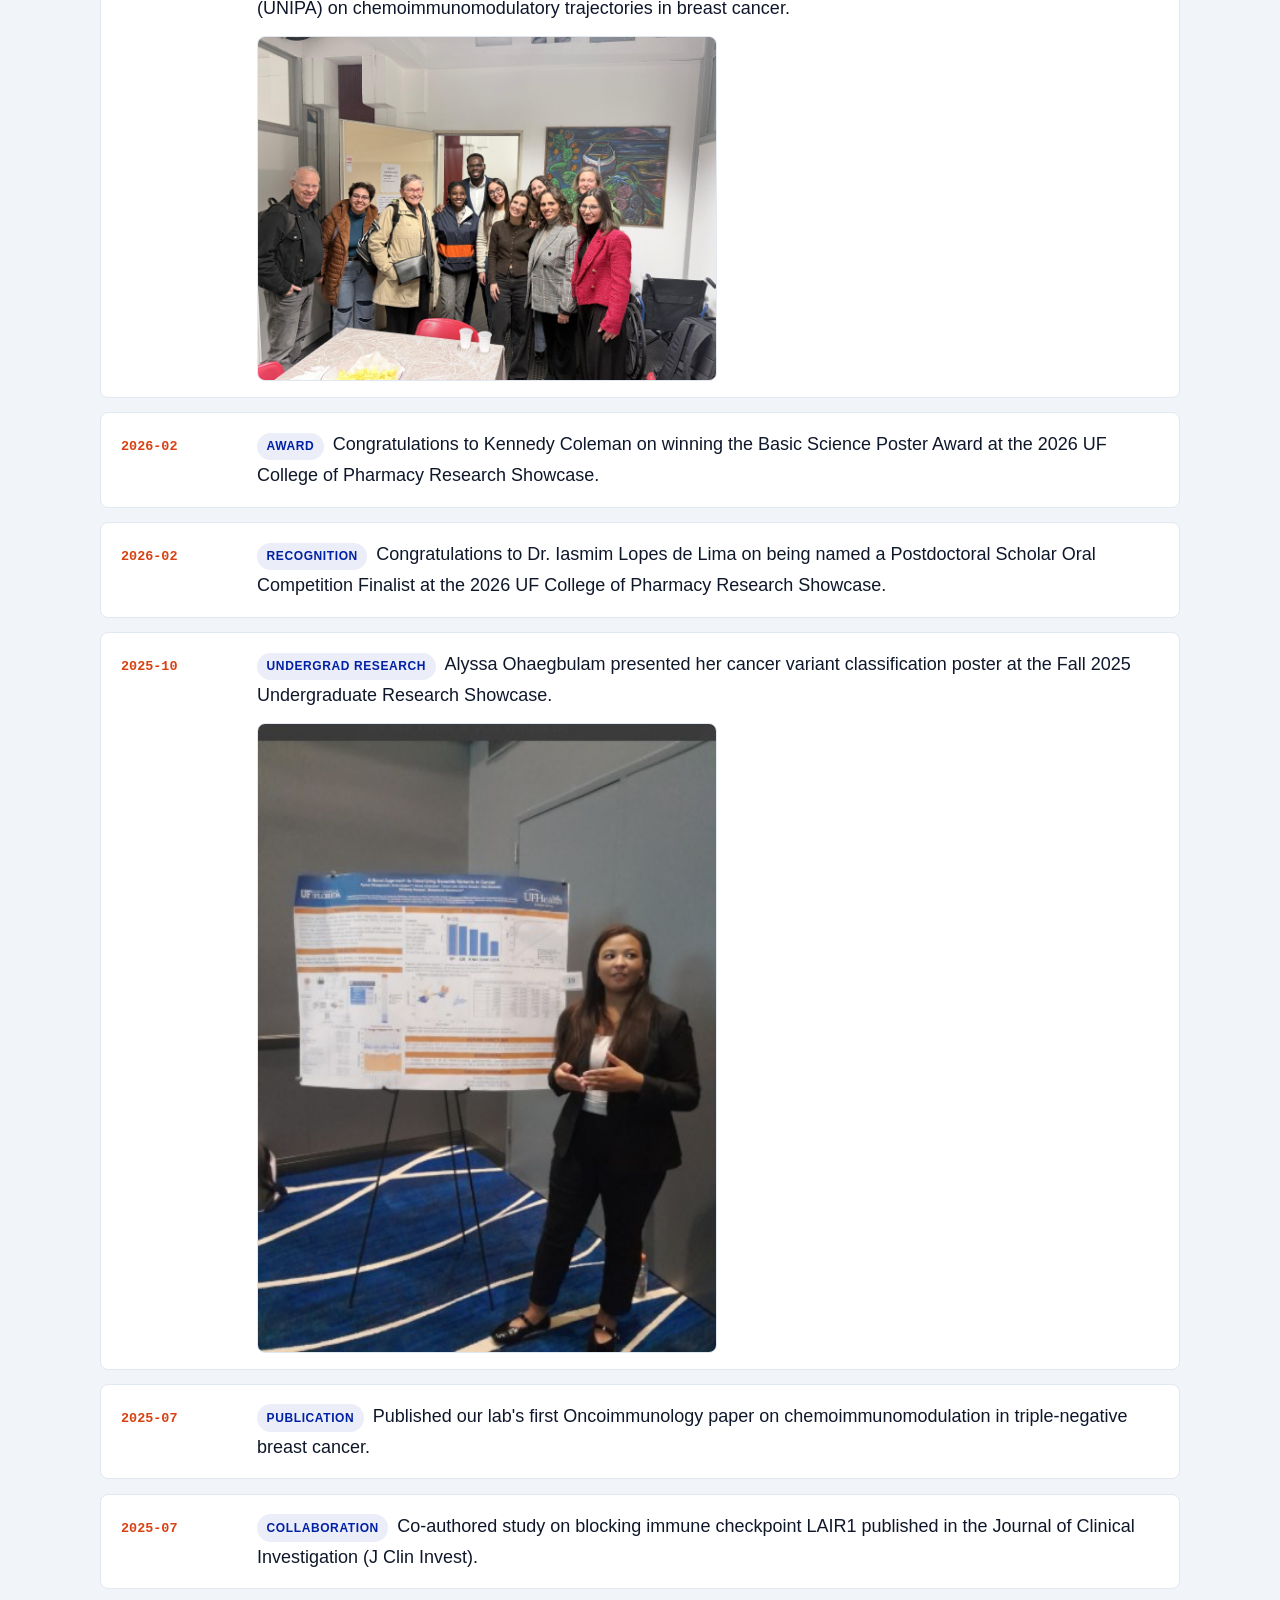
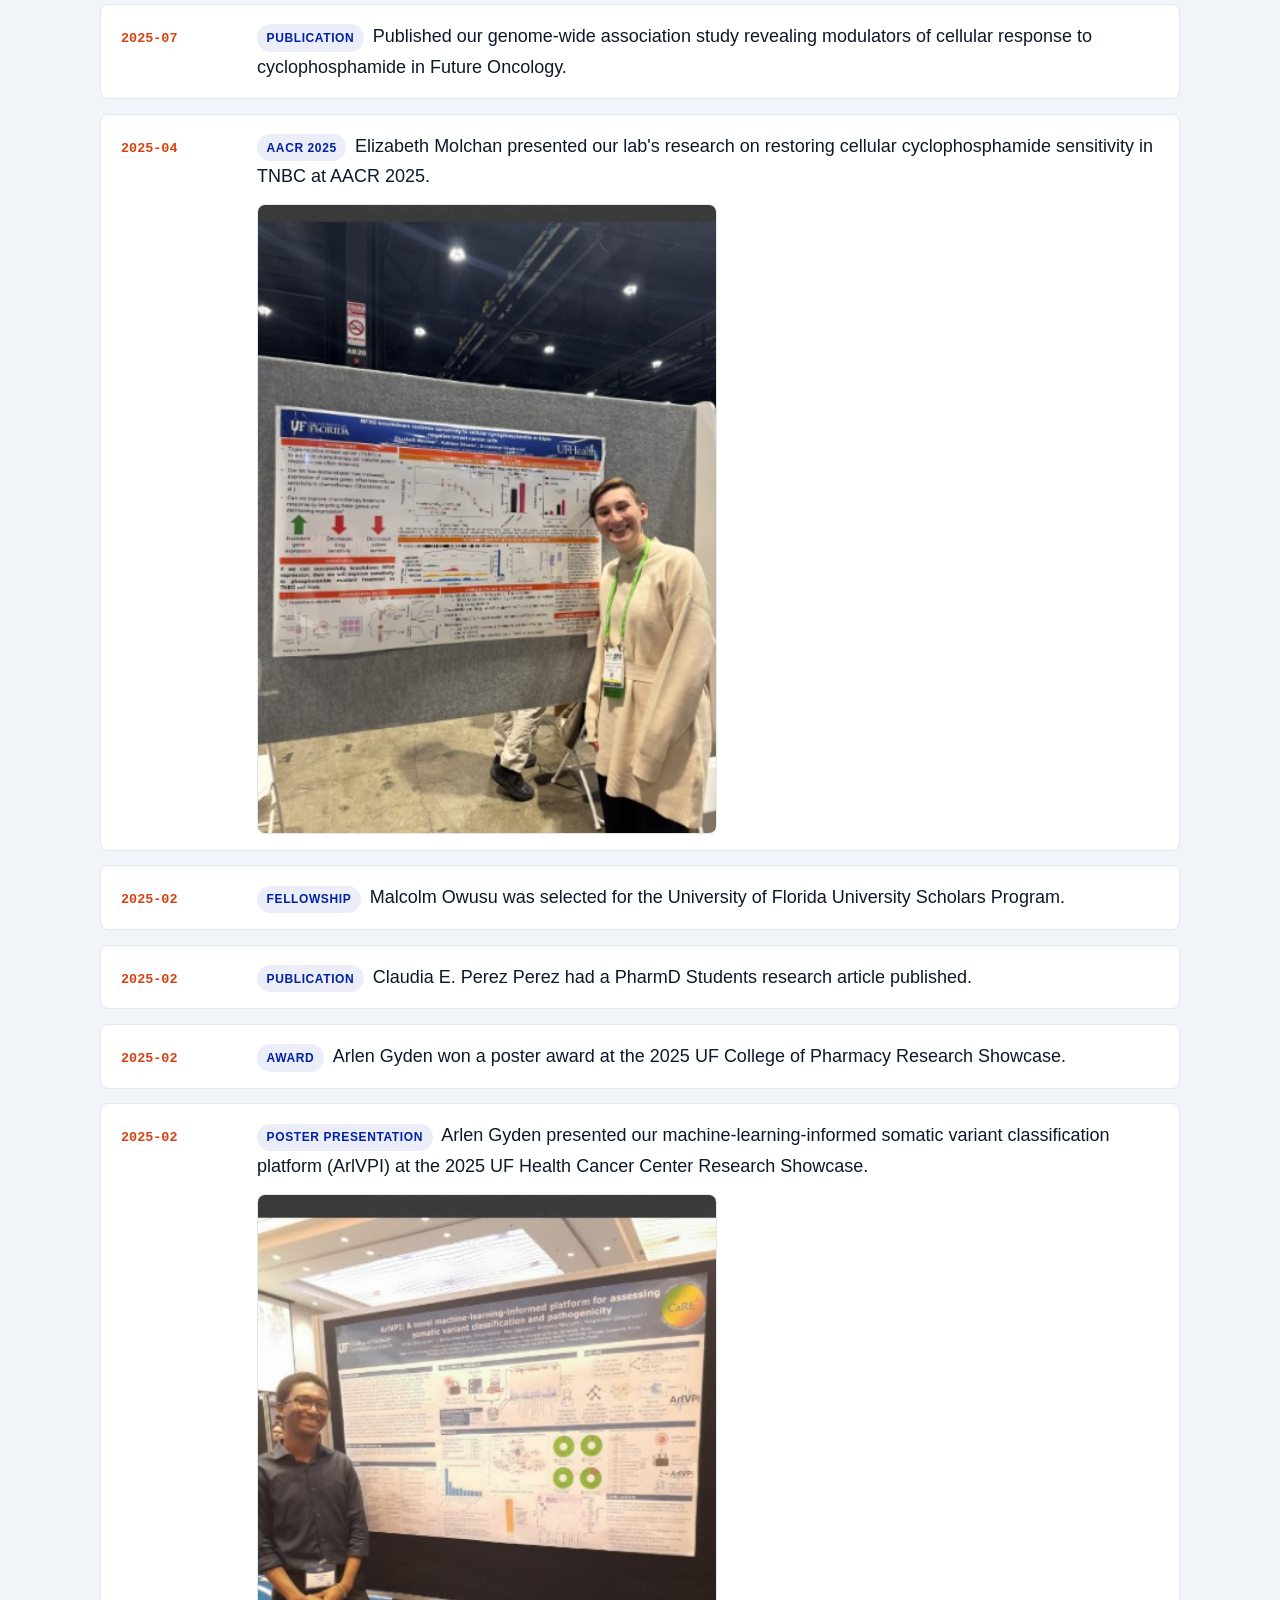
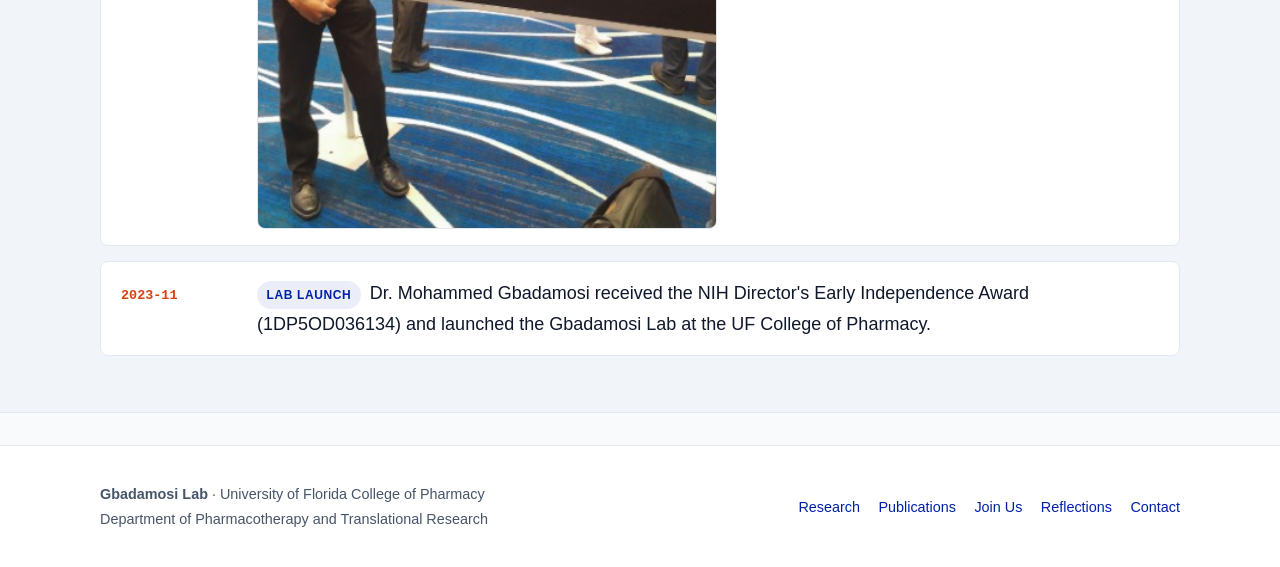
==== commit 0239c4f1: "Add Lab Photos cross-fading collage section on Home" ====
--- a/index.html
+++ b/index.html
@@ -106,6 +106,18 @@
       </div>
     </section>
 
+    <section class="section">
+      <div class="container">
+        <div class="section-header">
+          <div>
+            <h2>Lab Photos</h2>
+            <p class="section-subtitle">Science, mentorship, and moments together, from the bench to national conferences.</p>
+          </div>
+        </div>
+        <div id="lab-collage" class="collage-grid" aria-live="off"></div>
+      </div>
+    </section>
+
     <section class="section section-alt">
       <div class="container">
         <div class="section-header">
@@ -136,6 +148,7 @@
     </div>
   </footer>
 
+  <script defer src="data/gallery.js"></script>
   <script defer src="data/news.js"></script>
   <script defer src="js/main.js"></script>
 </body>
--- a/css/styles.css
+++ b/css/styles.css
@@ -518,6 +518,79 @@
   object-fit: cover;
 }
 
+.news-embed {
+  margin-top: 0.9rem;
+  width: 100%;
+  max-width: 504px;
+  height: 720px;
+  border: 1px solid var(--border);
+  border-radius: var(--radius-sm);
+  background: var(--bg-subtle);
+  display: block;
+}
+
+/* Lab Photos Dynamic Collage */
+.collage-grid {
+  display: grid;
+  grid-template-columns: repeat(2, minmax(0, 1fr));
+  gap: 1.15rem;
+}
+
+.collage-tile {
+  position: relative;
+  height: 340px;
+  border-radius: var(--radius);
+  overflow: hidden;
+  border: 1px solid var(--border);
+  background: var(--bg-elevated);
+  box-shadow: var(--shadow-sm);
+  cursor: pointer;
+  transition: transform 0.25s cubic-bezier(0.22, 1, 0.36, 1), box-shadow 0.25s cubic-bezier(0.22, 1, 0.36, 1), border-color 0.22s ease;
+}
+
+.collage-tile:hover {
+  transform: translateY(-4px);
+  box-shadow: var(--shadow-md);
+  border-color: color-mix(in srgb, var(--accent) 50%, var(--border));
+}
+
+.collage-tile img {
+  position: absolute;
+  inset: 0;
+  width: 100%;
+  height: 100%;
+  object-fit: cover;
+  object-position: center 22%;
+  opacity: 0;
+  transition: opacity 0.95s ease-in-out;
+}
+
+.collage-tile img.is-active {
+  opacity: 1;
+}
+
+.collage-caption {
+  position: absolute;
+  left: 0;
+  right: 0;
+  bottom: 0;
+  padding: 2rem 1rem 0.75rem;
+  background: linear-gradient(to top, rgba(7, 11, 20, 0.85), rgba(7, 11, 20, 0));
+  color: #f8fafc;
+  font-size: 0.96rem;
+  font-weight: 600;
+  pointer-events: none;
+}
+
+@media (max-width: 760px) {
+  .collage-grid {
+    grid-template-columns: 1fr;
+  }
+  .collage-tile {
+    height: 280px;
+  }
+}
+
 .news-date {
   font-family: var(--font-mono);
   font-size: 0.84rem;
@@ -693,10 +766,10 @@
 }
 
 .avatar-img--pi {
-  width: 260px;
-  height: 215px;
+  width: 320px;
+  max-width: 100%;
+  height: auto;
   border-radius: var(--radius);
-  object-position: center 15%;
   border: 2px solid var(--accent-2);
 }
 
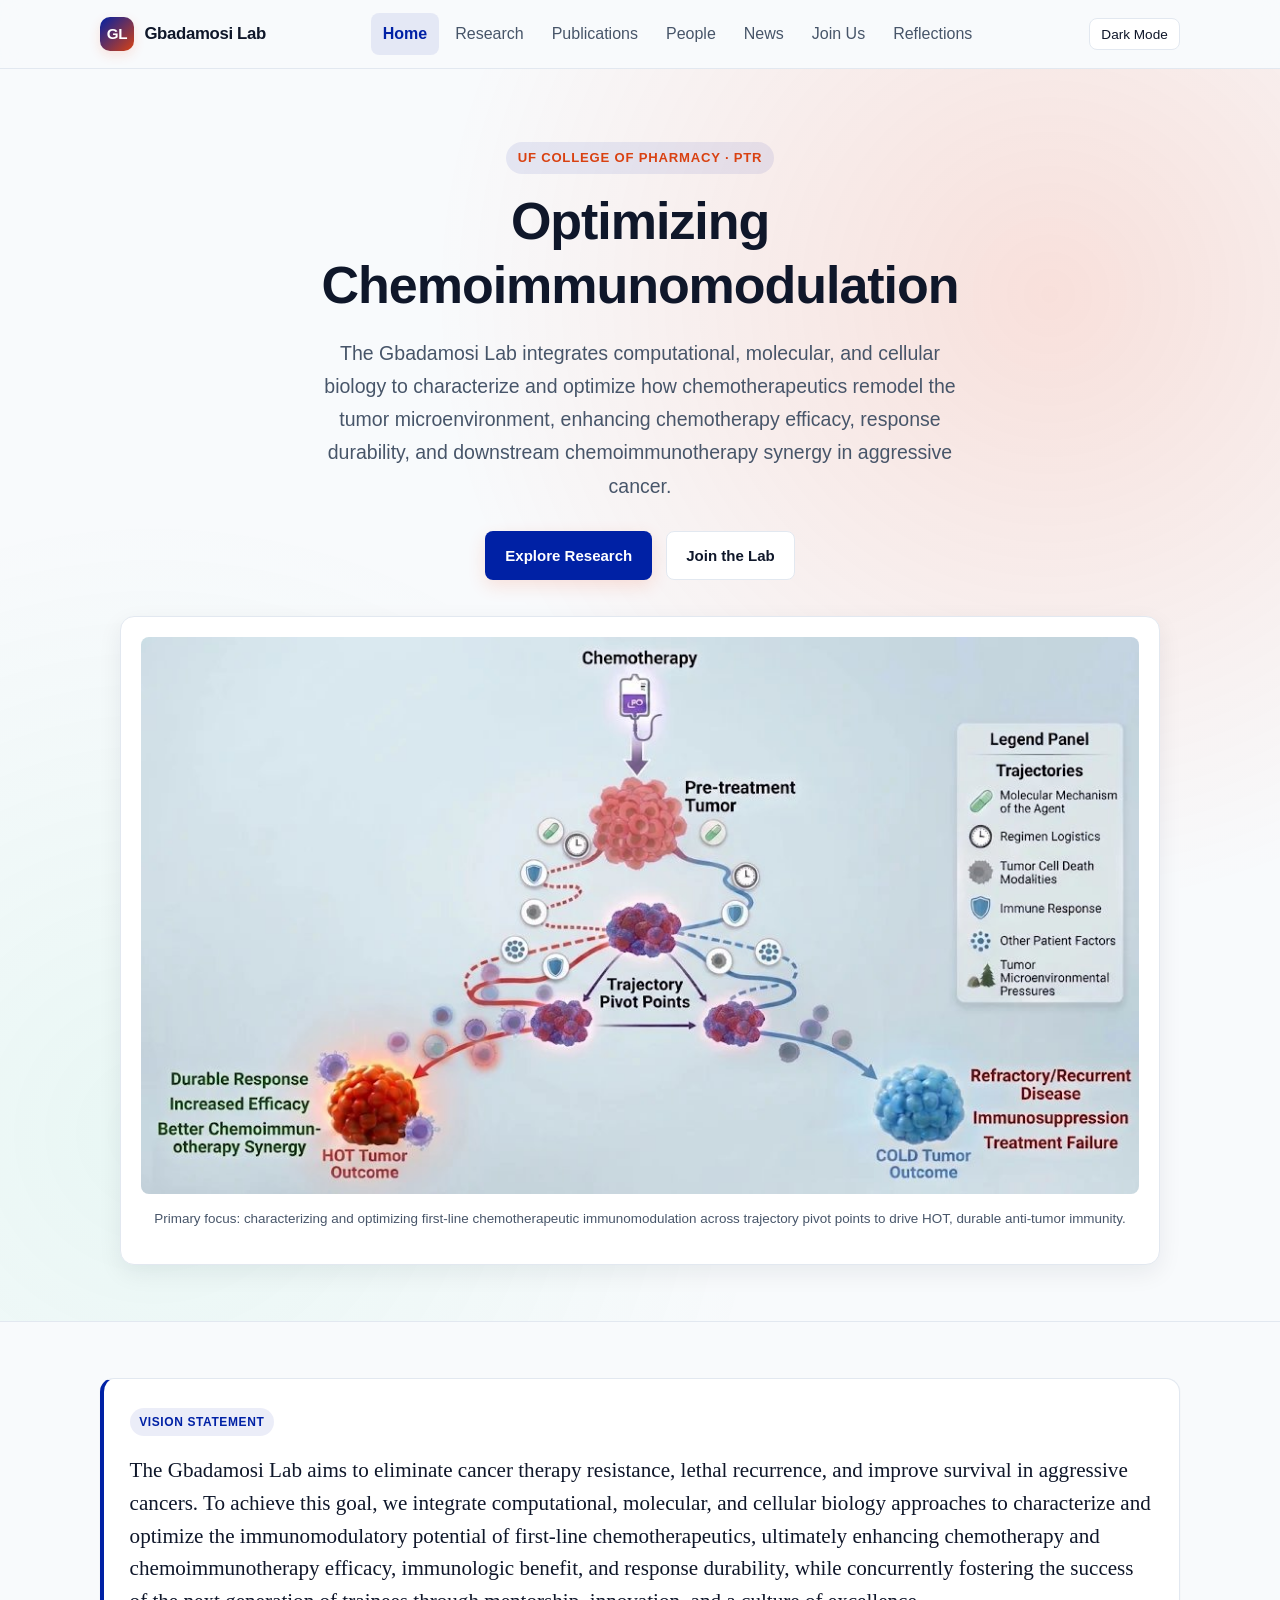
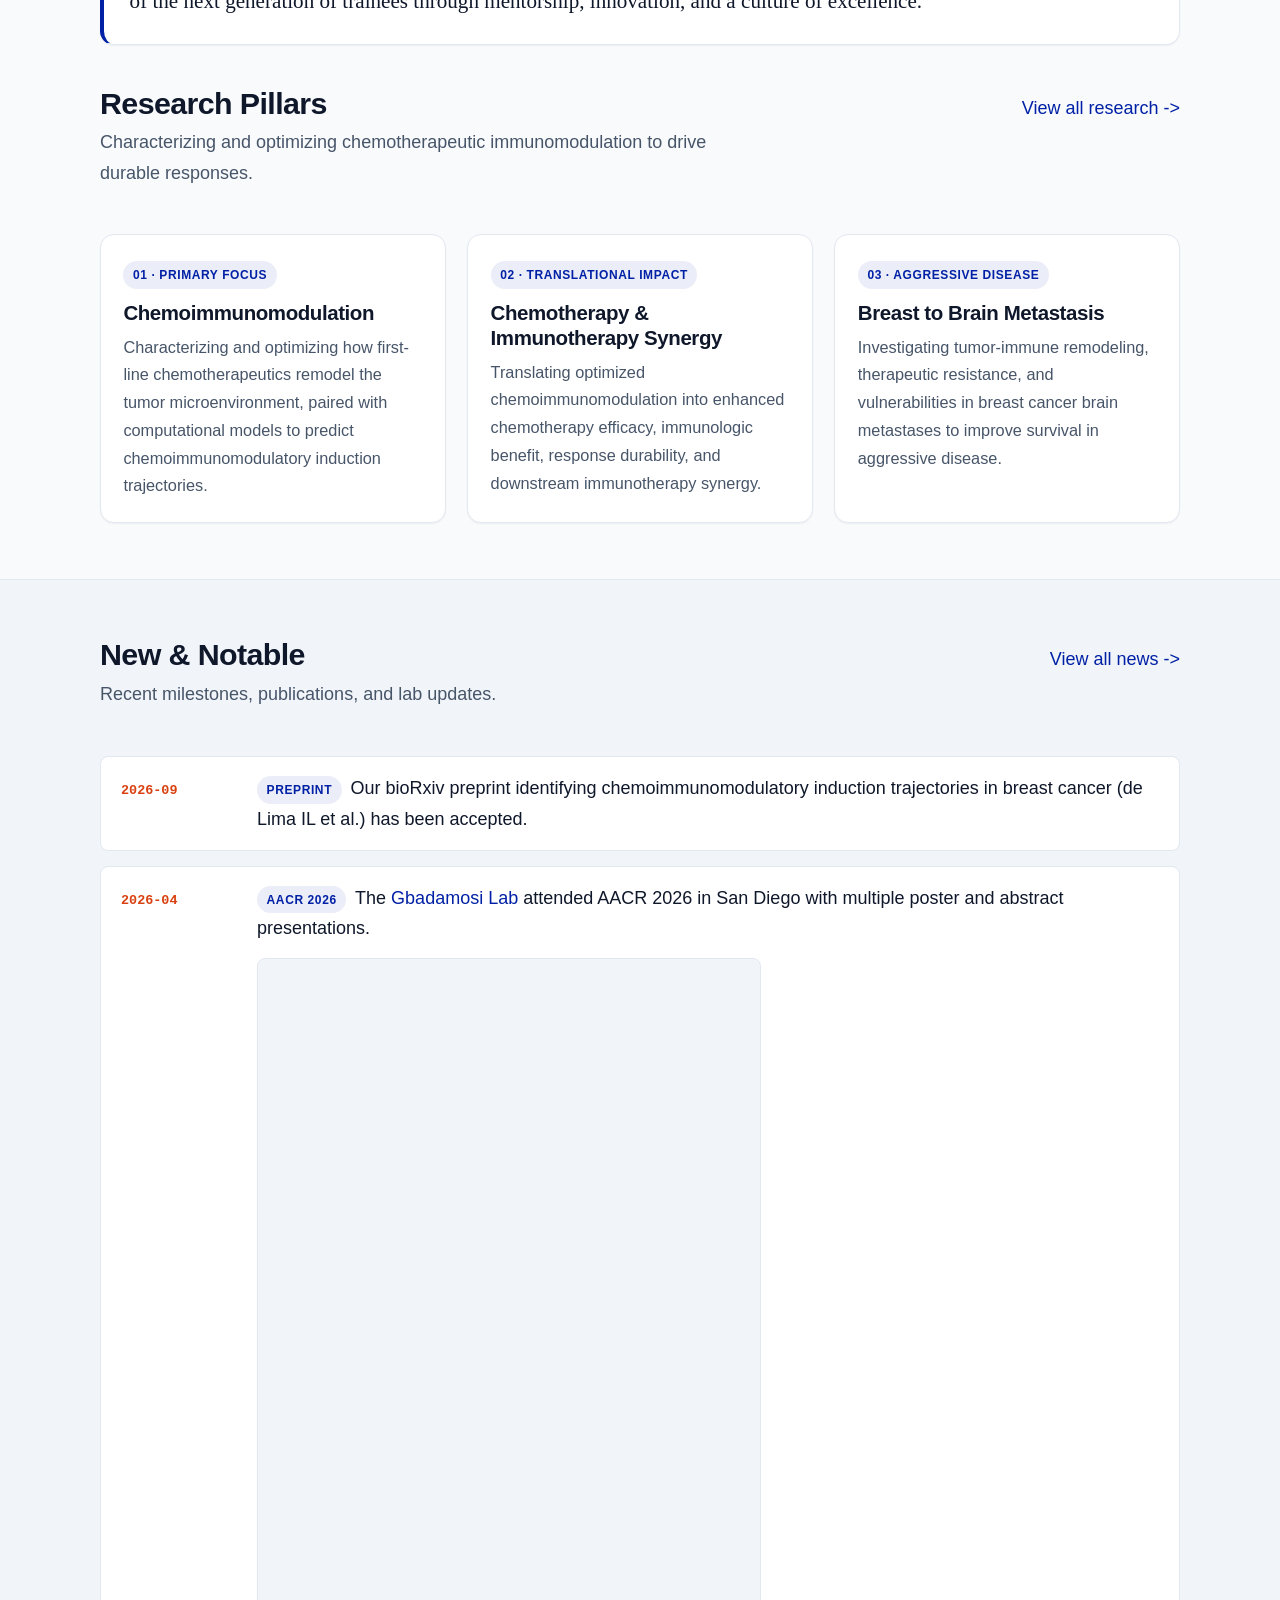
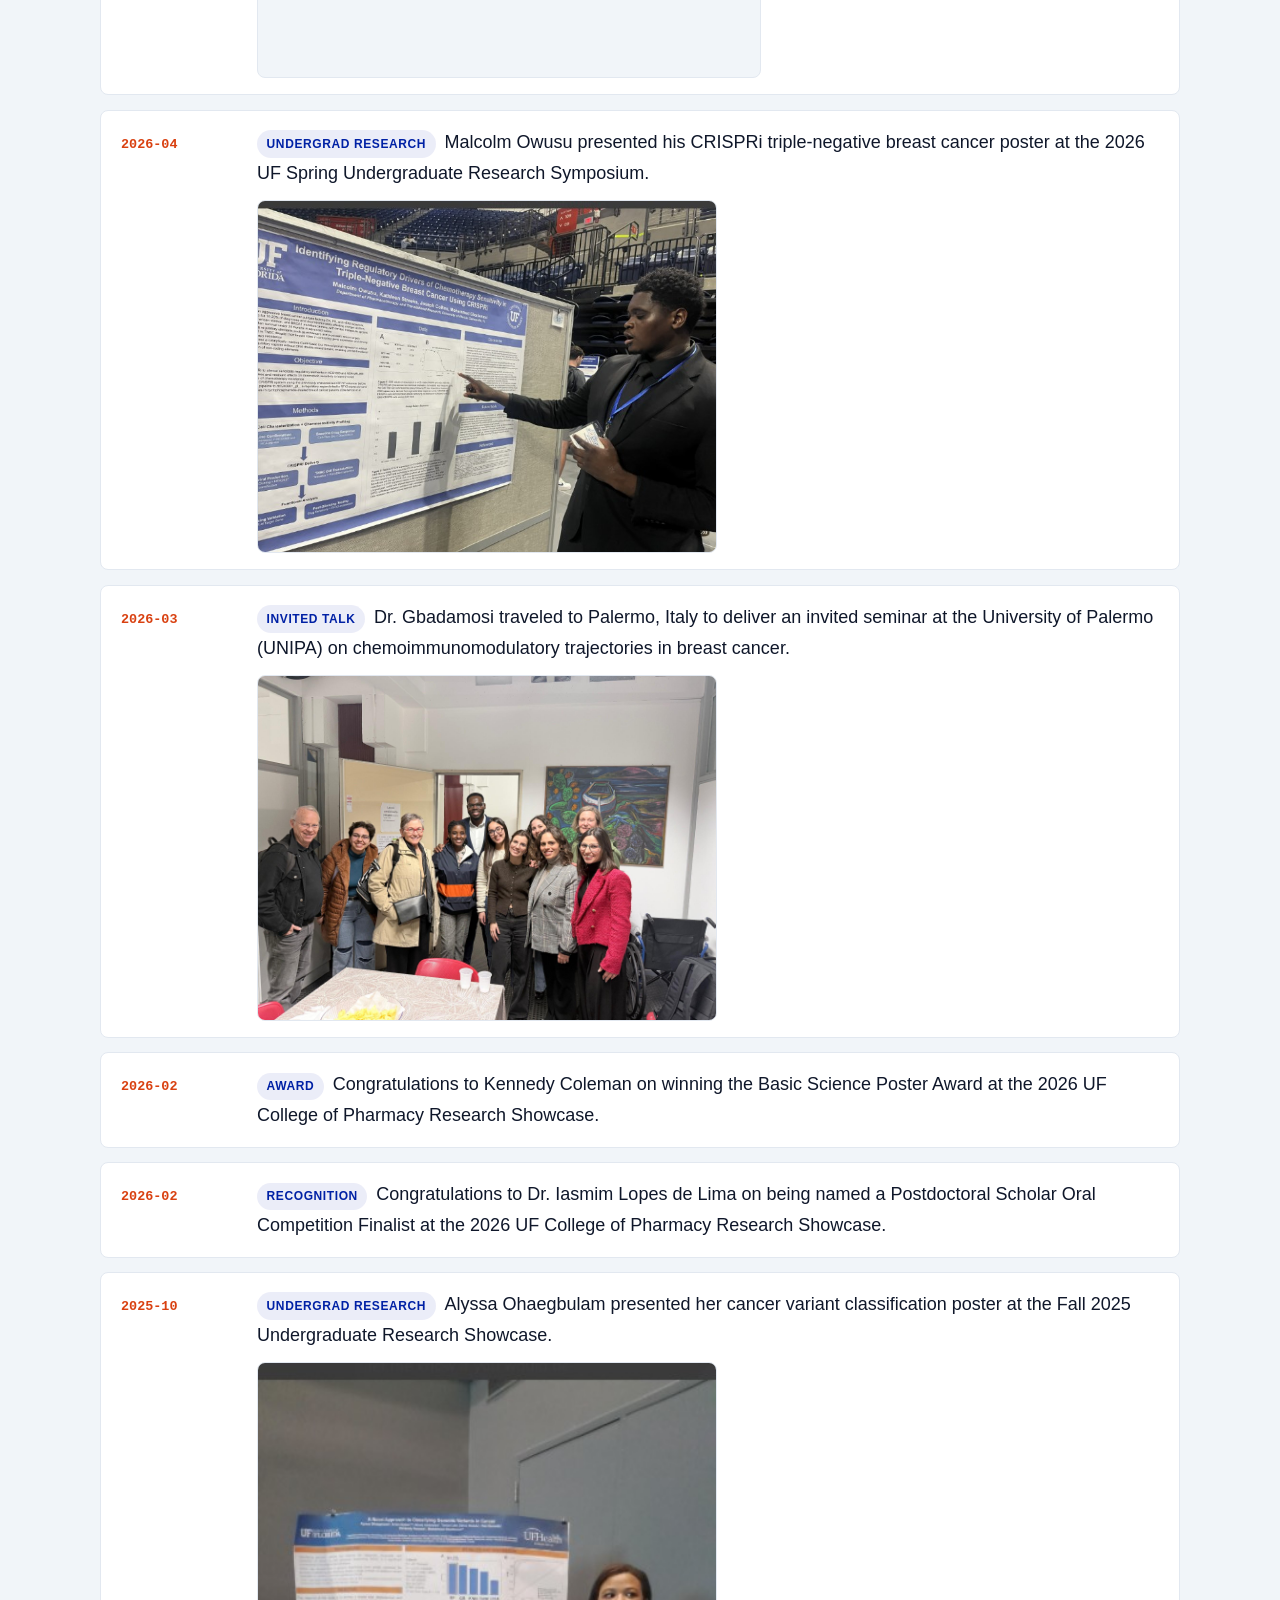
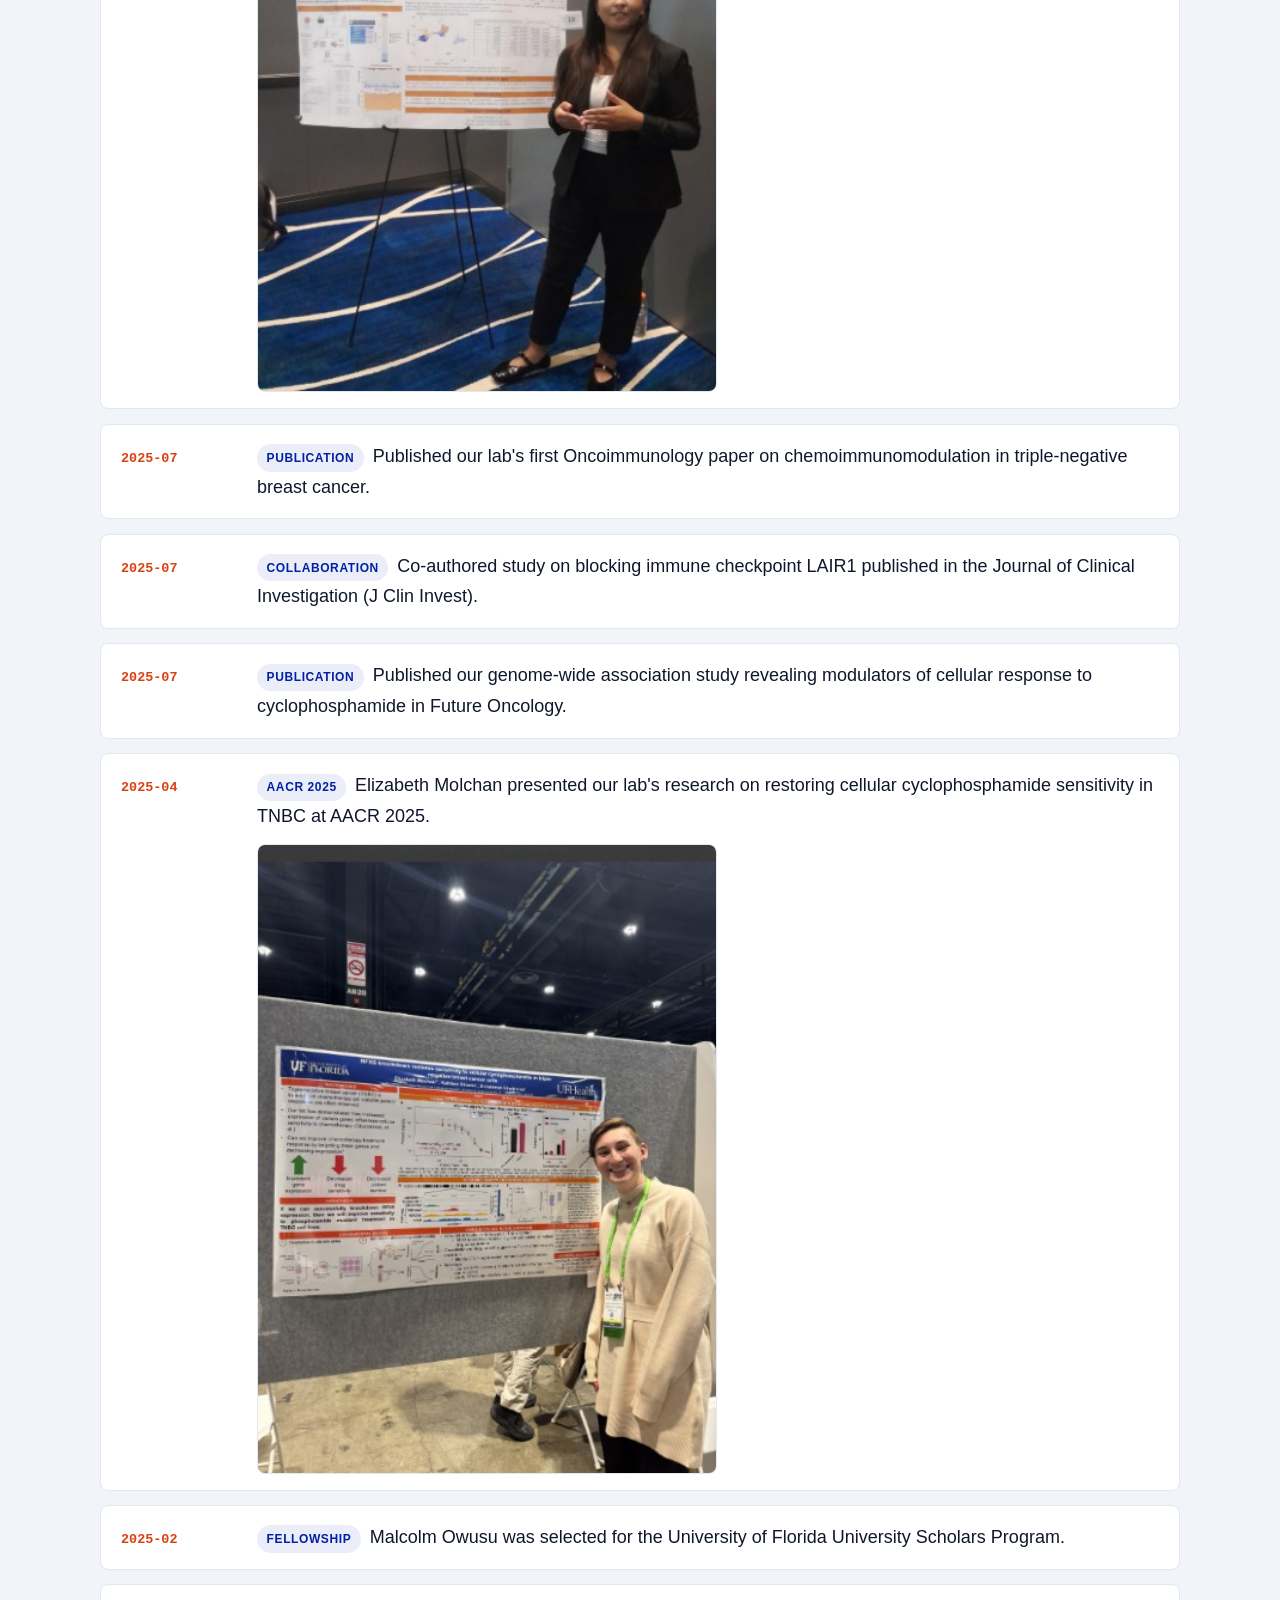
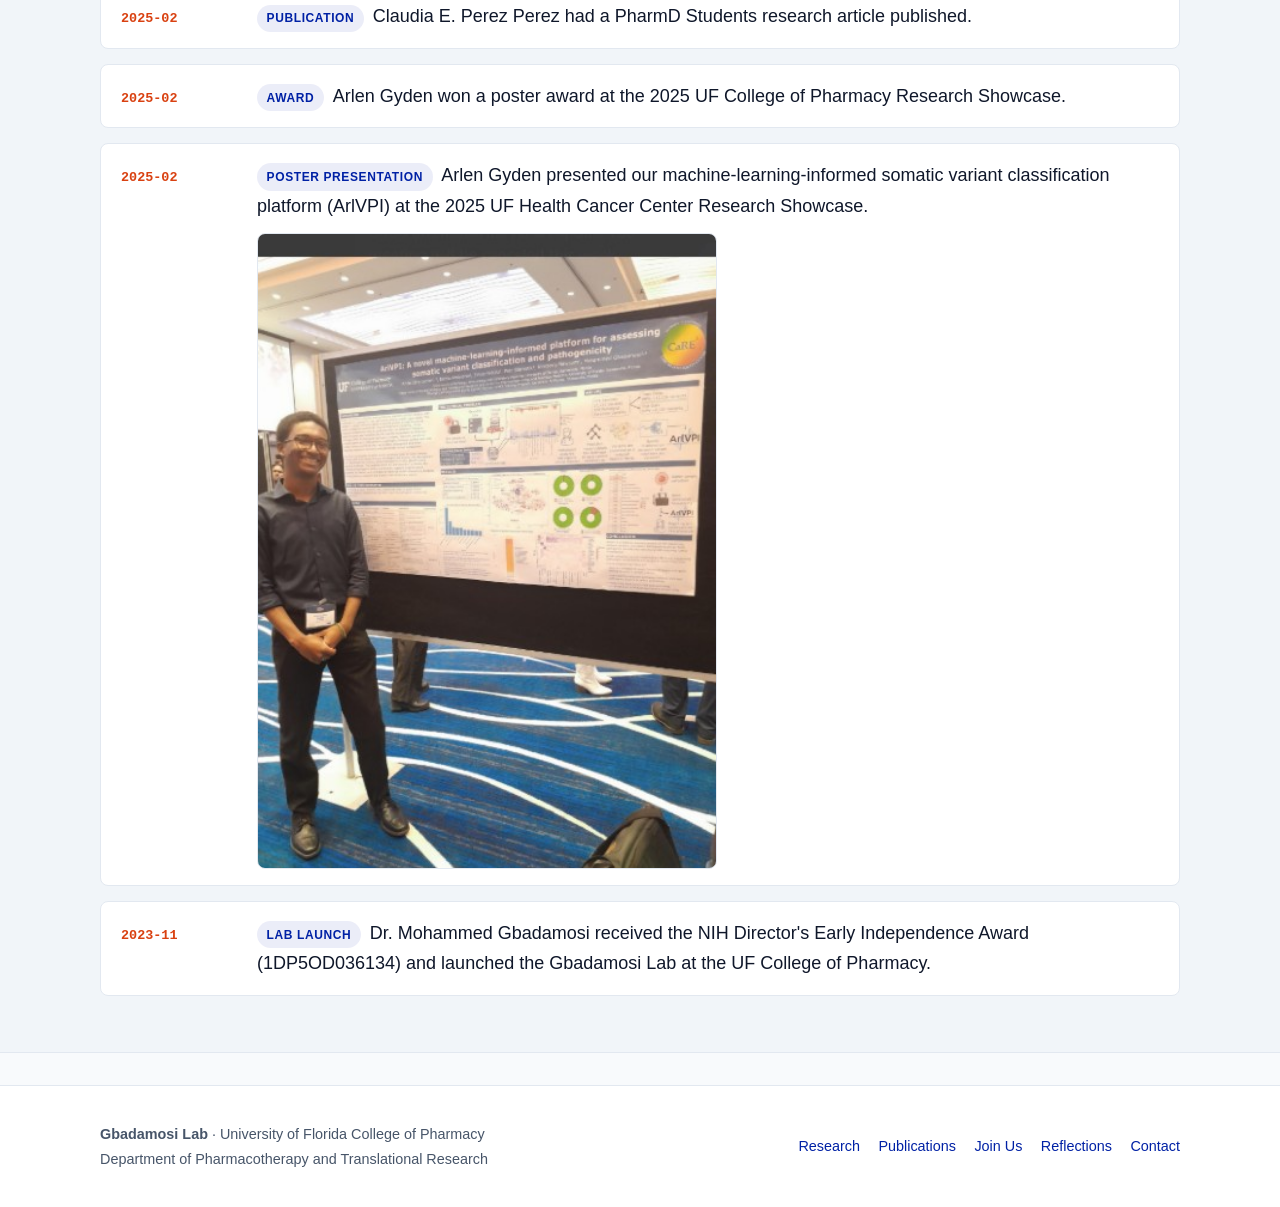
==== commit f1f355ee: "Move Lab Photos to People page as slow single-image carousel with side arrows" ====
--- a/index.html
+++ b/index.html
@@ -106,18 +106,6 @@
       </div>
     </section>
 
-    <section class="section">
-      <div class="container">
-        <div class="section-header">
-          <div>
-            <h2>Lab Photos</h2>
-            <p class="section-subtitle">Science, mentorship, and moments together, from the bench to national conferences.</p>
-          </div>
-        </div>
-        <div id="lab-collage" class="collage-grid" aria-live="off"></div>
-      </div>
-    </section>
-
     <section class="section section-alt">
       <div class="container">
         <div class="section-header">
@@ -148,7 +136,6 @@
     </div>
   </footer>
 
-  <script defer src="data/gallery.js"></script>
   <script defer src="data/news.js"></script>
   <script defer src="js/main.js"></script>
 </body>
--- a/css/styles.css
+++ b/css/styles.css
@@ -529,65 +529,99 @@
   display: block;
 }
 
-/* Lab Photos Dynamic Collage */
-.collage-grid {
-  display: grid;
-  grid-template-columns: repeat(2, minmax(0, 1fr));
-  gap: 1.15rem;
-}
-
-.collage-tile {
+/* Lab Photos Single-Image Carousel */
+.gallery-carousel {
   position: relative;
-  height: 340px;
+  max-width: 860px;
+  margin: 0 auto;
   border-radius: var(--radius);
   overflow: hidden;
   border: 1px solid var(--border);
   background: var(--bg-elevated);
-  box-shadow: var(--shadow-sm);
-  cursor: pointer;
-  transition: transform 0.25s cubic-bezier(0.22, 1, 0.36, 1), box-shadow 0.25s cubic-bezier(0.22, 1, 0.36, 1), border-color 0.22s ease;
-}
-
-.collage-tile:hover {
-  transform: translateY(-4px);
   box-shadow: var(--shadow-md);
-  border-color: color-mix(in srgb, var(--accent) 50%, var(--border));
-}
-
-.collage-tile img {
+}
+
+.gallery-stage {
+  position: relative;
+  width: 100%;
+  height: 540px;
+  background: var(--bg-subtle);
+}
+
+.gallery-stage img {
   position: absolute;
   inset: 0;
   width: 100%;
   height: 100%;
-  object-fit: cover;
-  object-position: center 22%;
+  object-fit: contain;
   opacity: 0;
-  transition: opacity 0.95s ease-in-out;
-}
-
-.collage-tile img.is-active {
+  transition: opacity 0.9s ease-in-out;
+}
+
+.gallery-stage img.is-active {
   opacity: 1;
 }
 
-.collage-caption {
+.carousel-btn {
   position: absolute;
-  left: 0;
-  right: 0;
-  bottom: 0;
-  padding: 2rem 1rem 0.75rem;
-  background: linear-gradient(to top, rgba(7, 11, 20, 0.85), rgba(7, 11, 20, 0));
-  color: #f8fafc;
-  font-size: 0.96rem;
+  top: 50%;
+  transform: translateY(-50%);
+  z-index: 3;
+  width: 44px;
+  height: 44px;
+  border-radius: 50%;
+  border: 1px solid var(--border);
+  background: color-mix(in srgb, var(--bg-elevated) 88%, transparent);
+  color: var(--text);
+  font-size: 1.5rem;
+  line-height: 1;
+  display: grid;
+  place-items: center;
+  cursor: pointer;
+  box-shadow: var(--shadow-sm);
+  transition: background-color 0.15s ease, border-color 0.15s ease, transform 0.15s ease;
+}
+
+.carousel-btn:hover {
+  border-color: var(--accent);
+  background: var(--bg-elevated);
+  transform: translateY(-50%) scale(1.06);
+}
+
+.carousel-btn--prev {
+  left: 0.85rem;
+}
+
+.carousel-btn--next {
+  right: 0.85rem;
+}
+
+.gallery-bar {
+  display: flex;
+  justify-content: space-between;
+  align-items: center;
+  gap: 1rem;
+  padding: 0.9rem 1.25rem;
+  border-top: 1px solid var(--border);
+  background: var(--bg-elevated);
+}
+
+.gallery-caption {
+  font-size: 1.05rem;
   font-weight: 600;
-  pointer-events: none;
+  color: var(--text);
+}
+
+.gallery-counter {
+  font-family: var(--font-mono);
+  font-size: 0.9rem;
+  color: var(--text-muted);
+  white-space: nowrap;
 }
 
 @media (max-width: 760px) {
-  .collage-grid {
-    grid-template-columns: 1fr;
-  }
-  .collage-tile {
-    height: 280px;
+  .gallery-stage {
+    height: 360px;
   }
 }
 
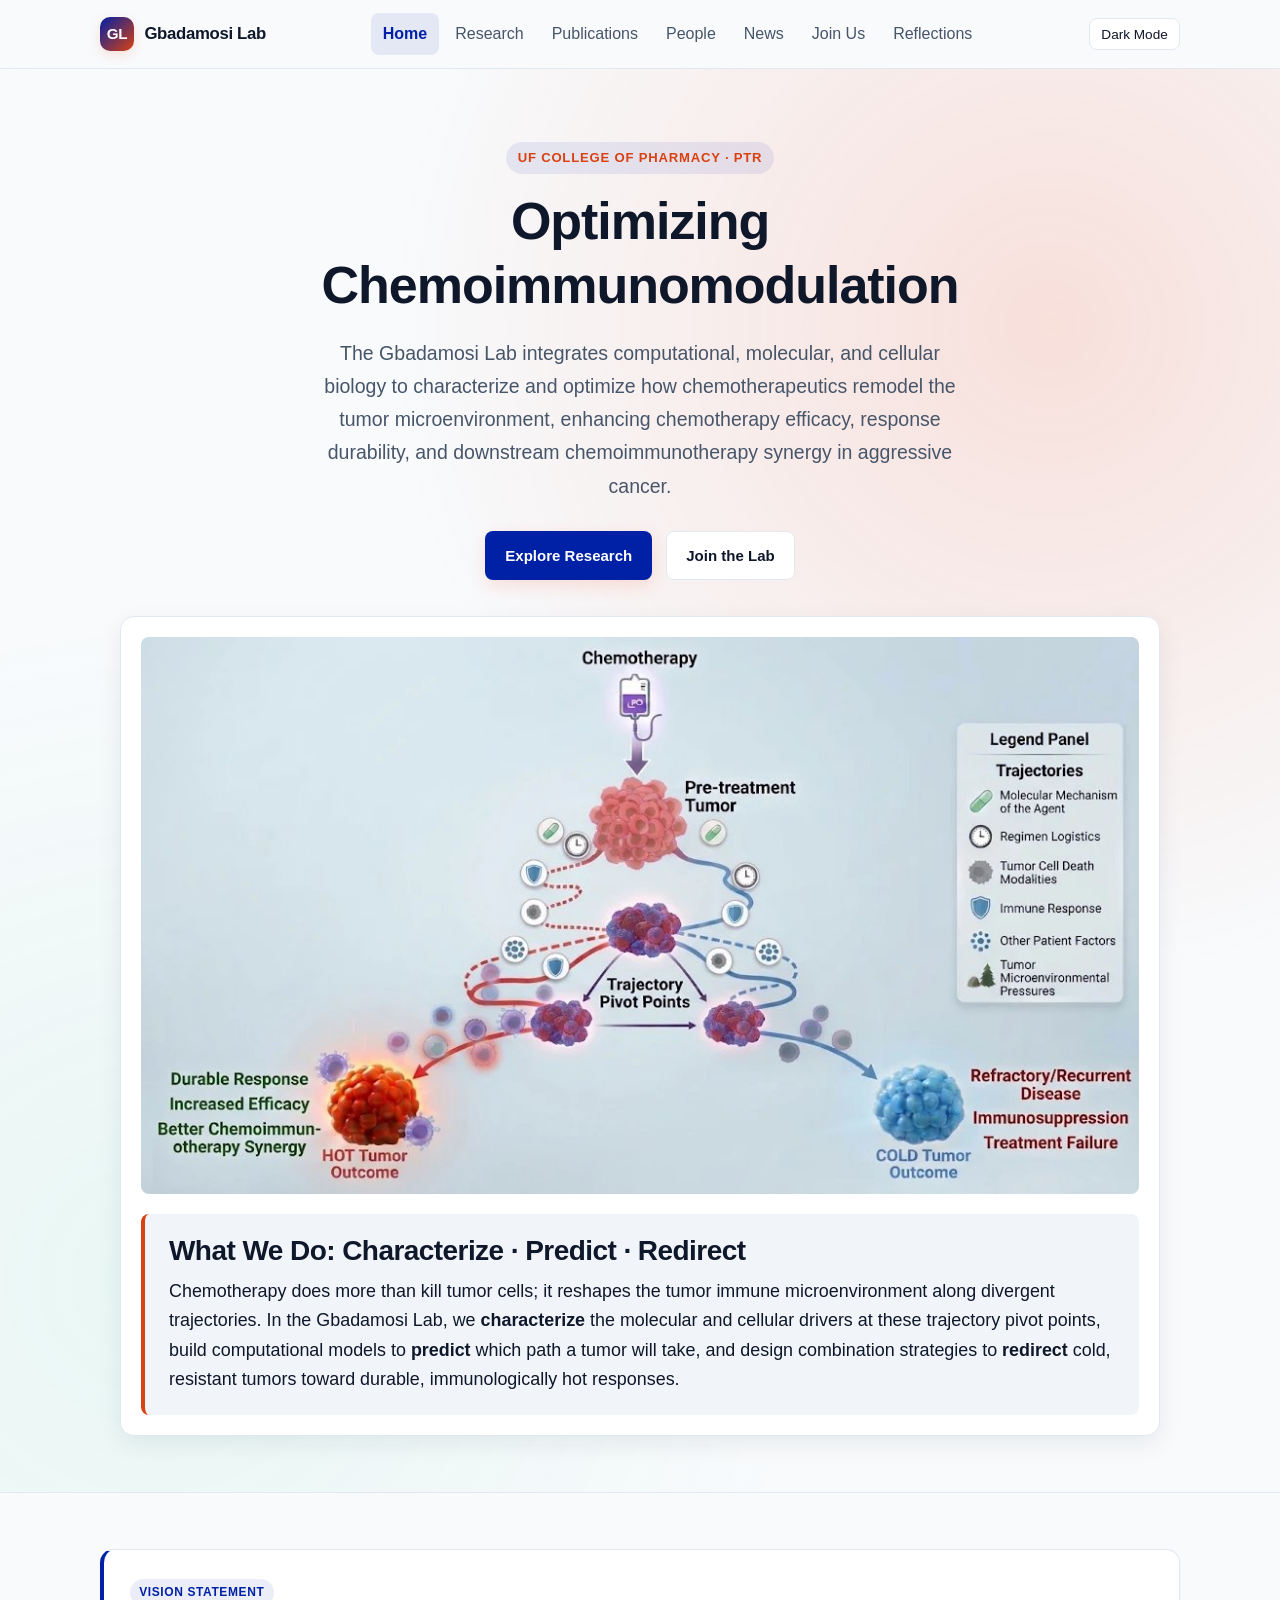
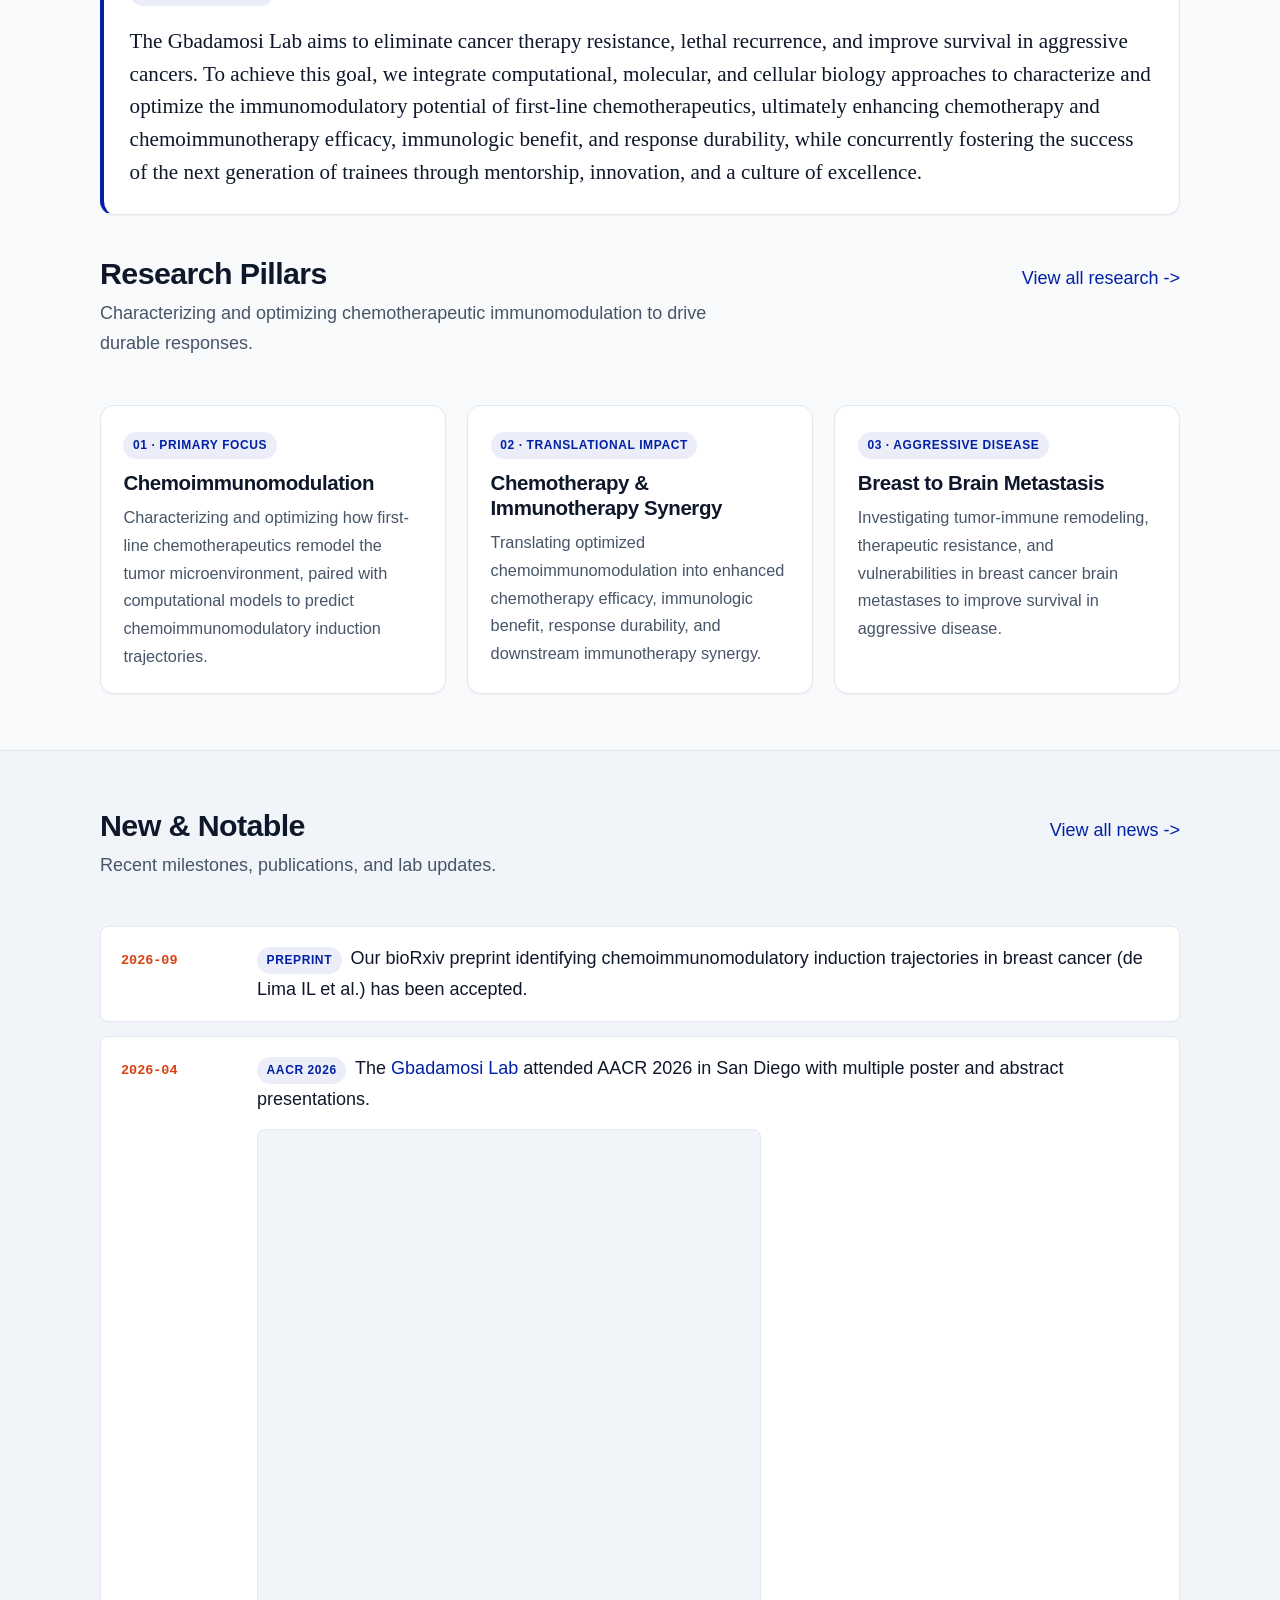
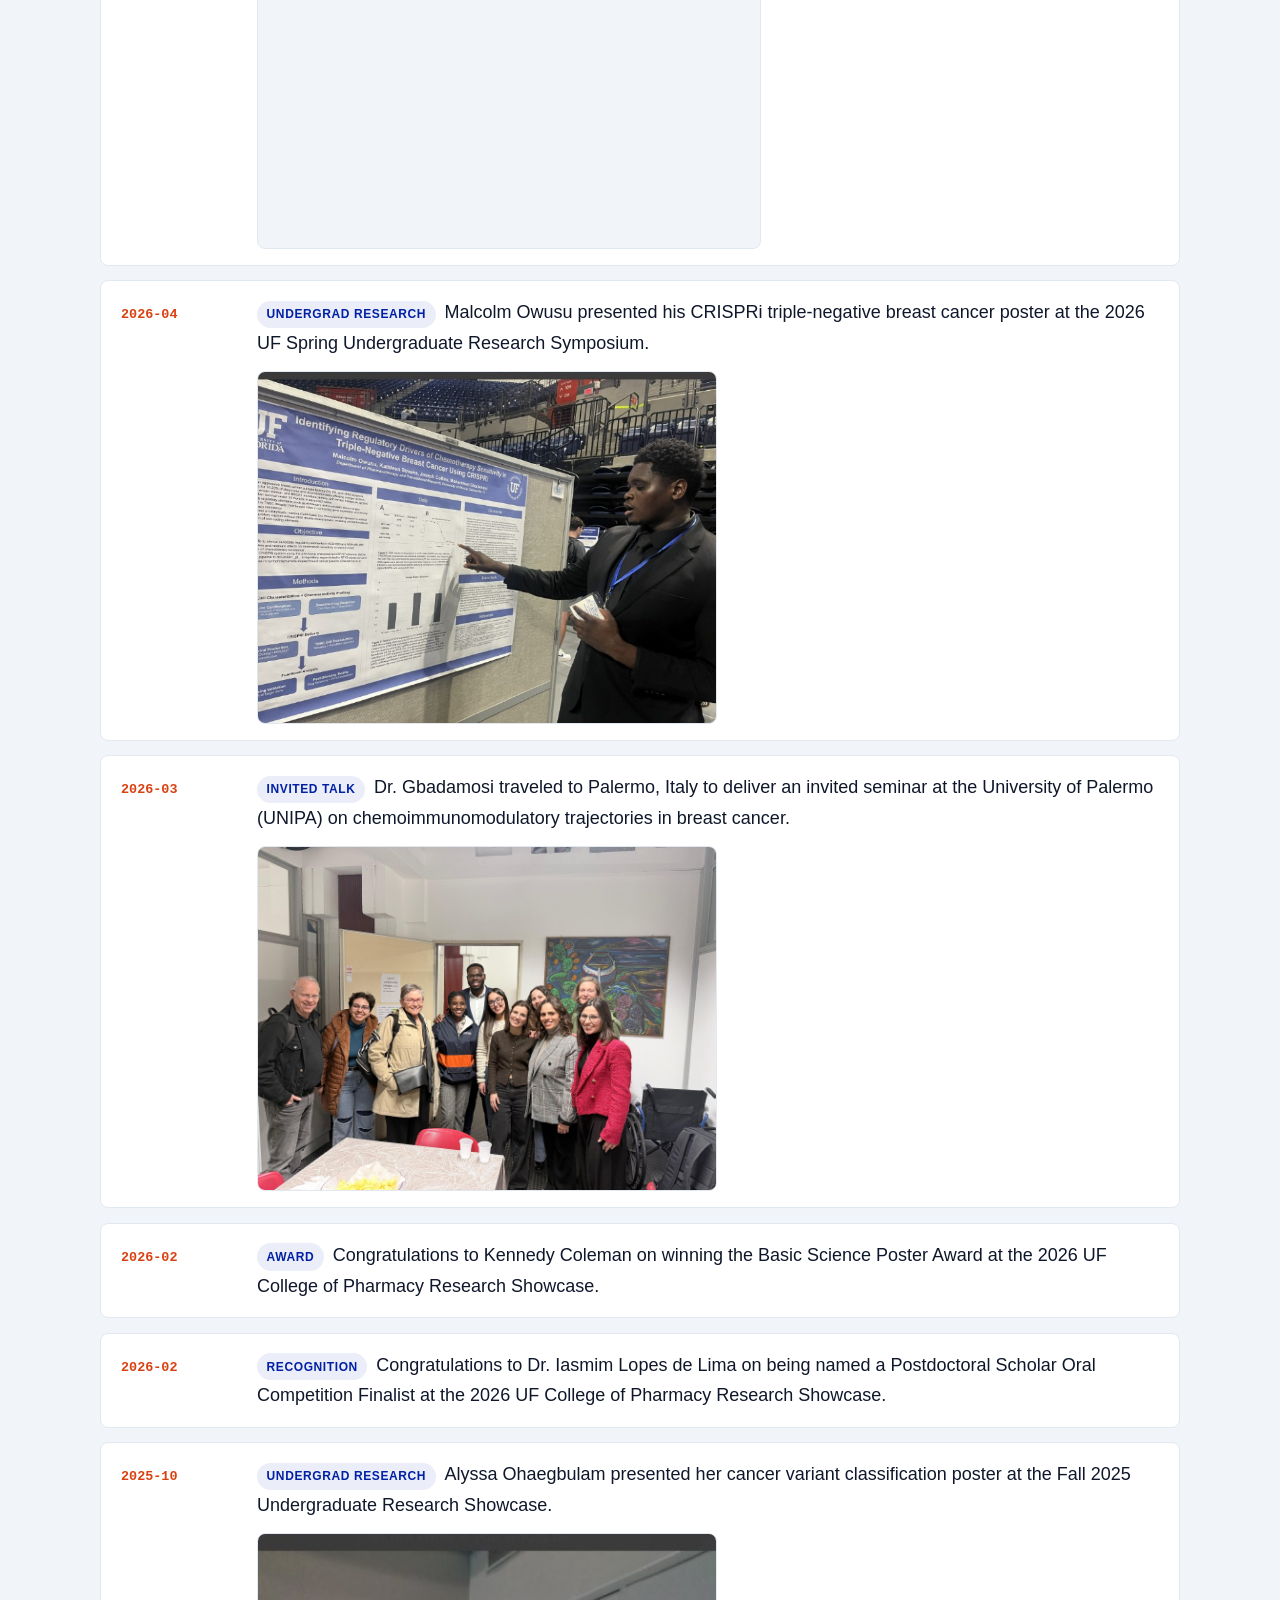
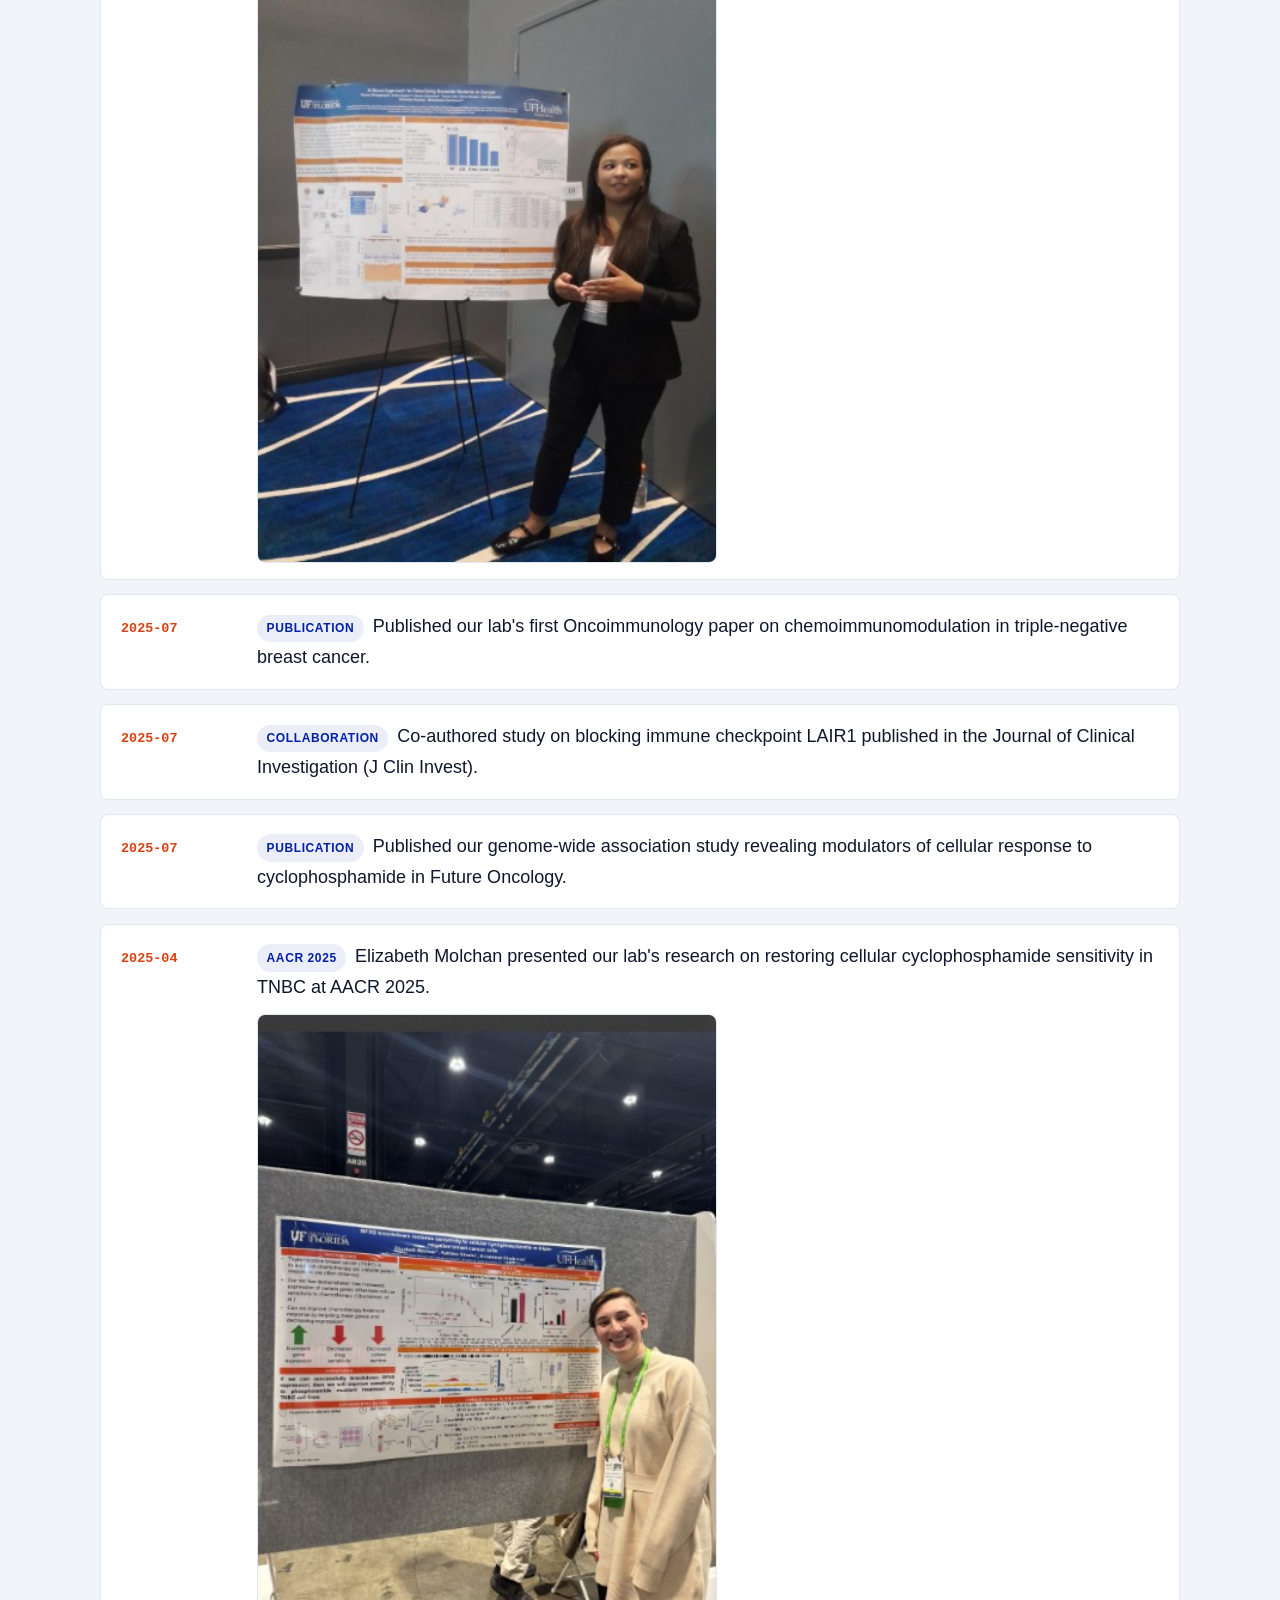
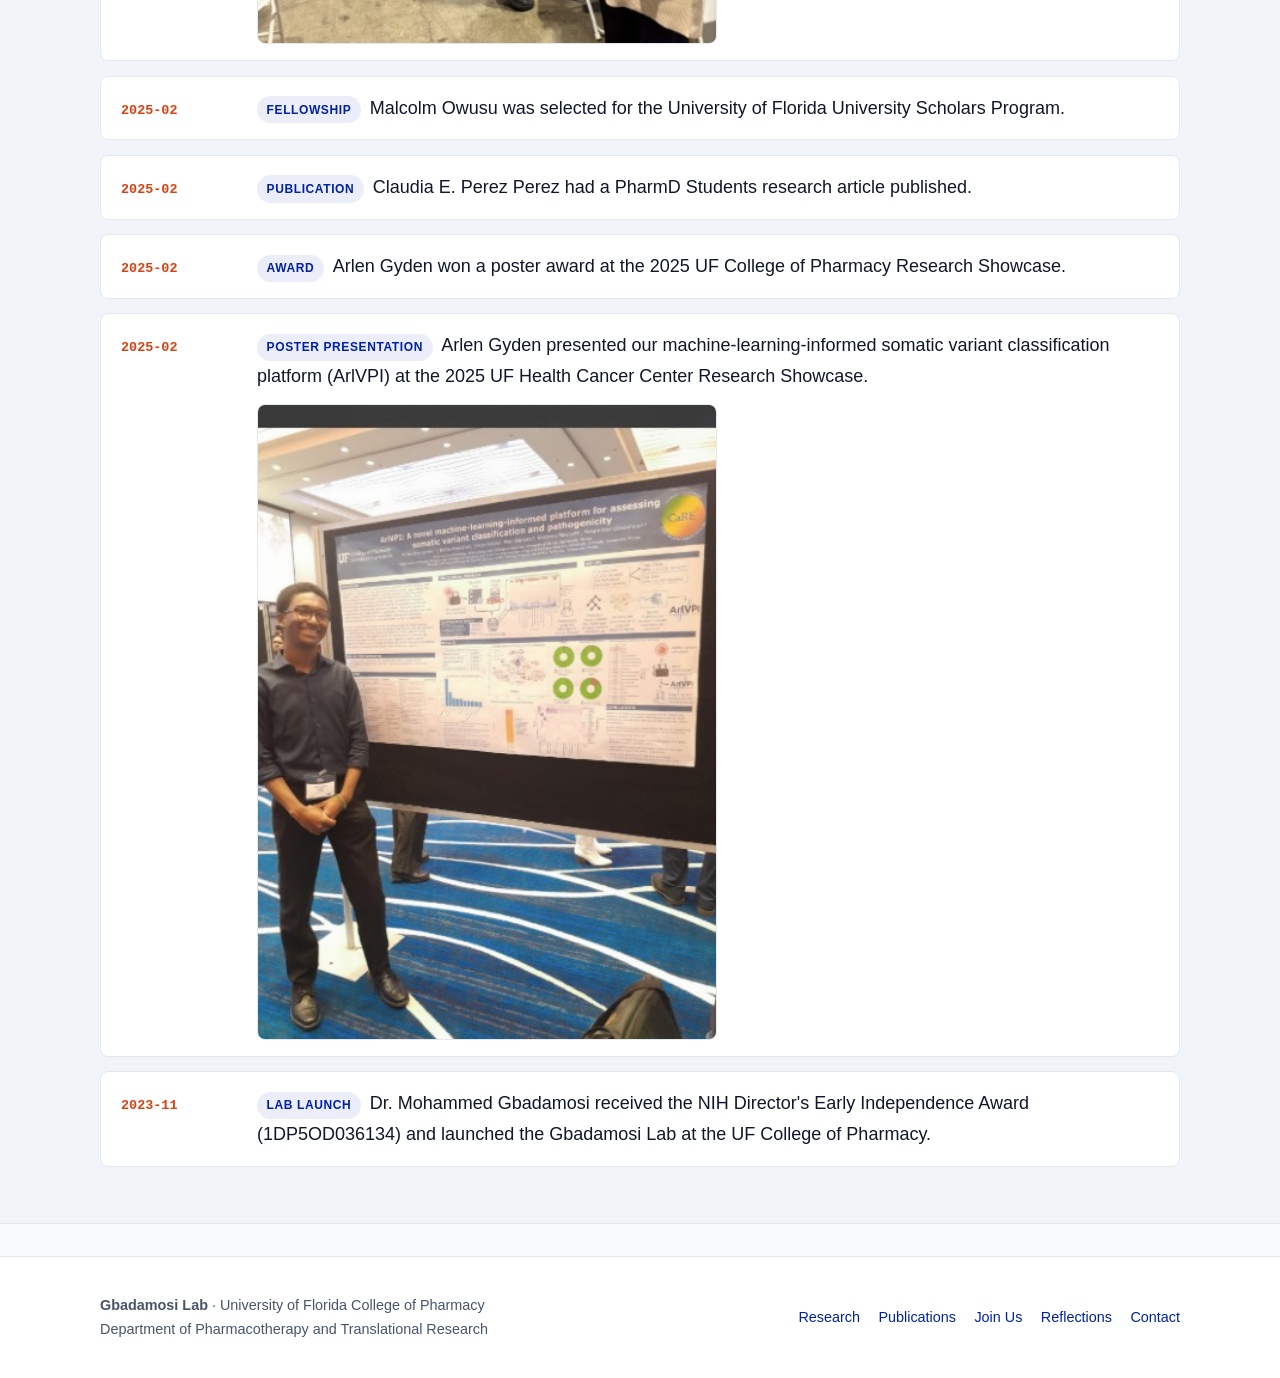
==== commit 03701b01: "Add large What We Do summary on Home and overview figure on Research" ====
--- a/index.html
+++ b/index.html
@@ -62,9 +62,12 @@
 
         <div class="hero-visual hero-visual--wide" aria-label="Chemoimmunomodulation trajectories schematic">
           <img src="assets/images/chemoimmunomodulation_trajectories.jpg" alt="Chemoimmunomodulation trajectories showing chemotherapy remodeling a pre-treatment tumor across trajectory pivot points toward HOT or COLD tumor outcomes" style="width: 100%; height: auto; border-radius: var(--radius-sm);">
-          <p class="hero-visual-caption">
-            Primary focus: characterizing and optimizing first-line chemotherapeutic immunomodulation across trajectory pivot points to drive HOT, durable anti-tumor immunity.
-          </p>
+          <div style="margin-top: 1.25rem; padding: 1.25rem 1.5rem; background: var(--bg-subtle); border-radius: var(--radius-sm); border-left: 4px solid var(--accent-2);">
+            <h2 style="font-size: clamp(1.35rem, 2.2vw, 1.75rem); margin-bottom: 0.5rem;">What We Do: Characterize · Predict · Redirect</h2>
+            <p style="font-size: clamp(1.08rem, 1.4vw, 1.25rem); line-height: 1.65; color: var(--text); margin: 0;">
+              Chemotherapy does more than kill tumor cells; it reshapes the tumor immune microenvironment along divergent trajectories. In the Gbadamosi Lab, we <strong>characterize</strong> the molecular and cellular drivers at these trajectory pivot points, build computational models to <strong>predict</strong> which path a tumor will take, and design combination strategies to <strong>redirect</strong> cold, resistant tumors toward durable, immunologically hot responses.
+            </p>
+          </div>
         </div>
       </div>
     </section>
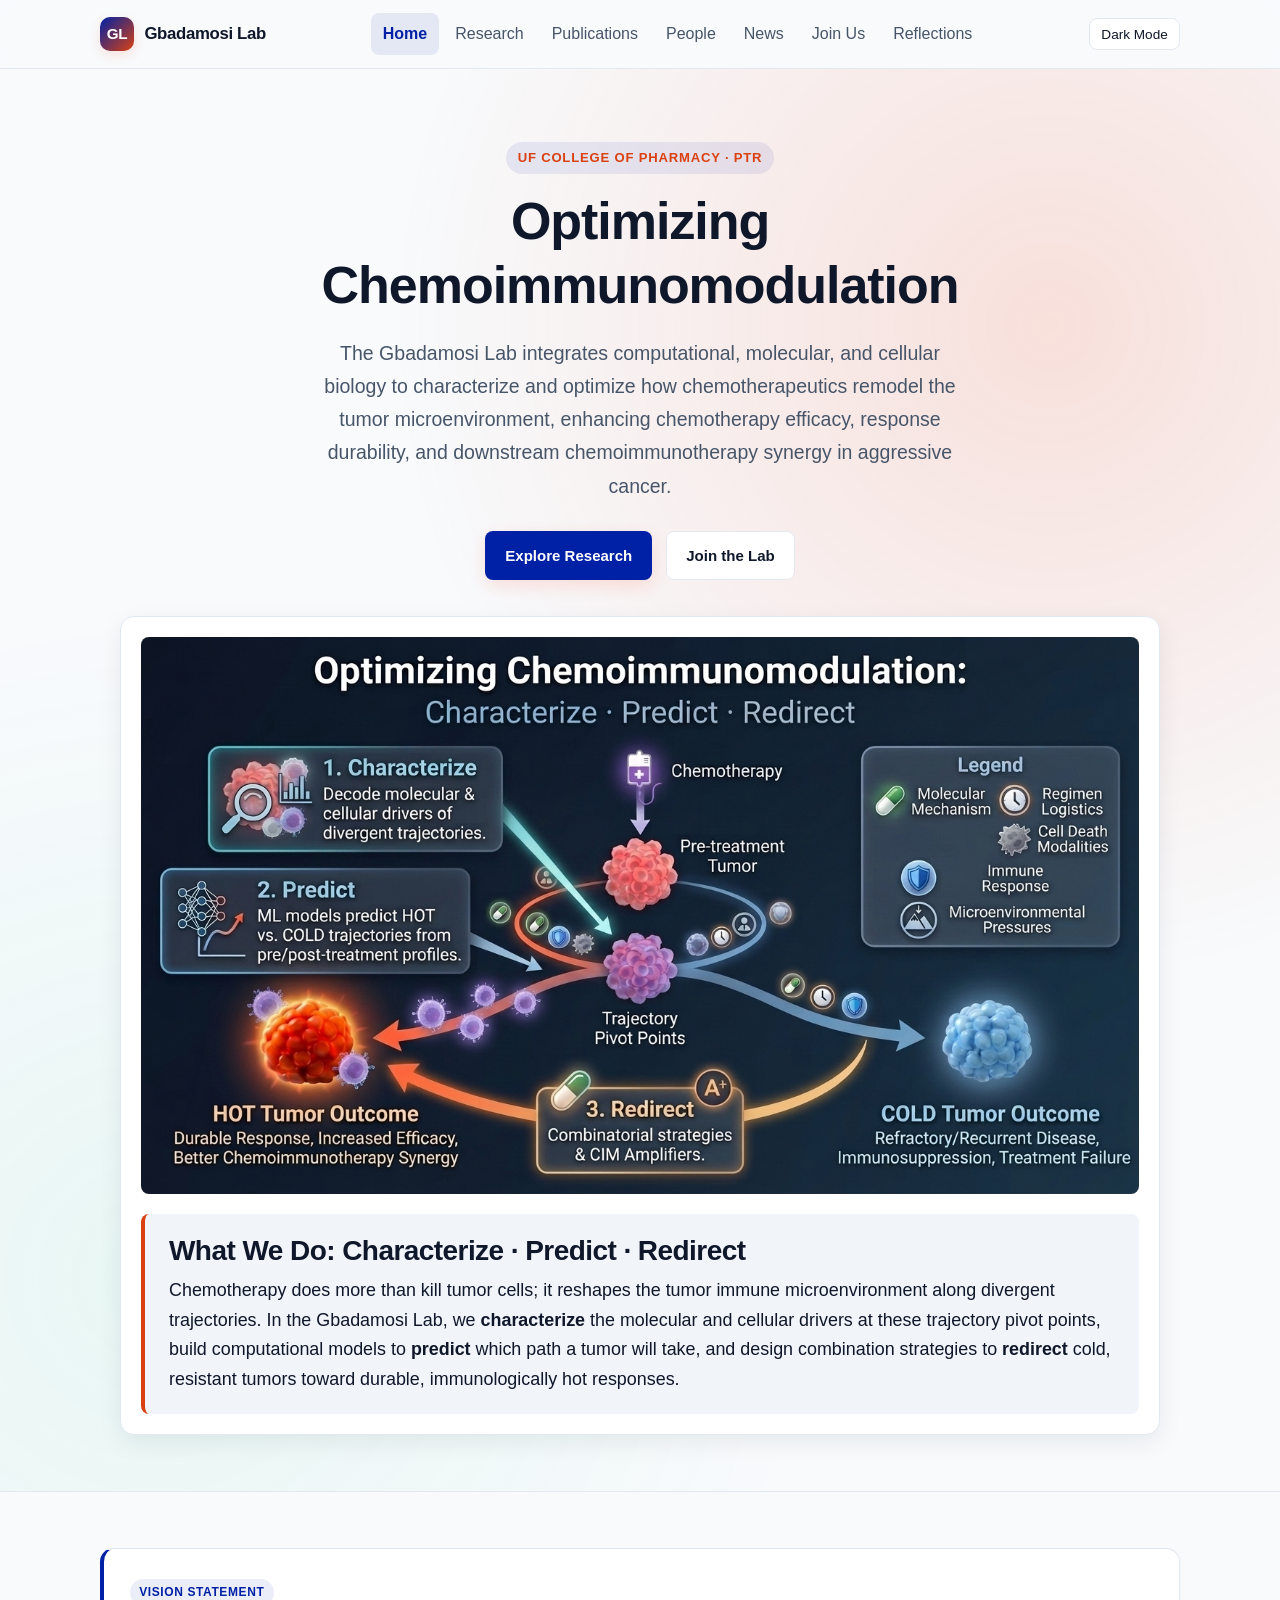
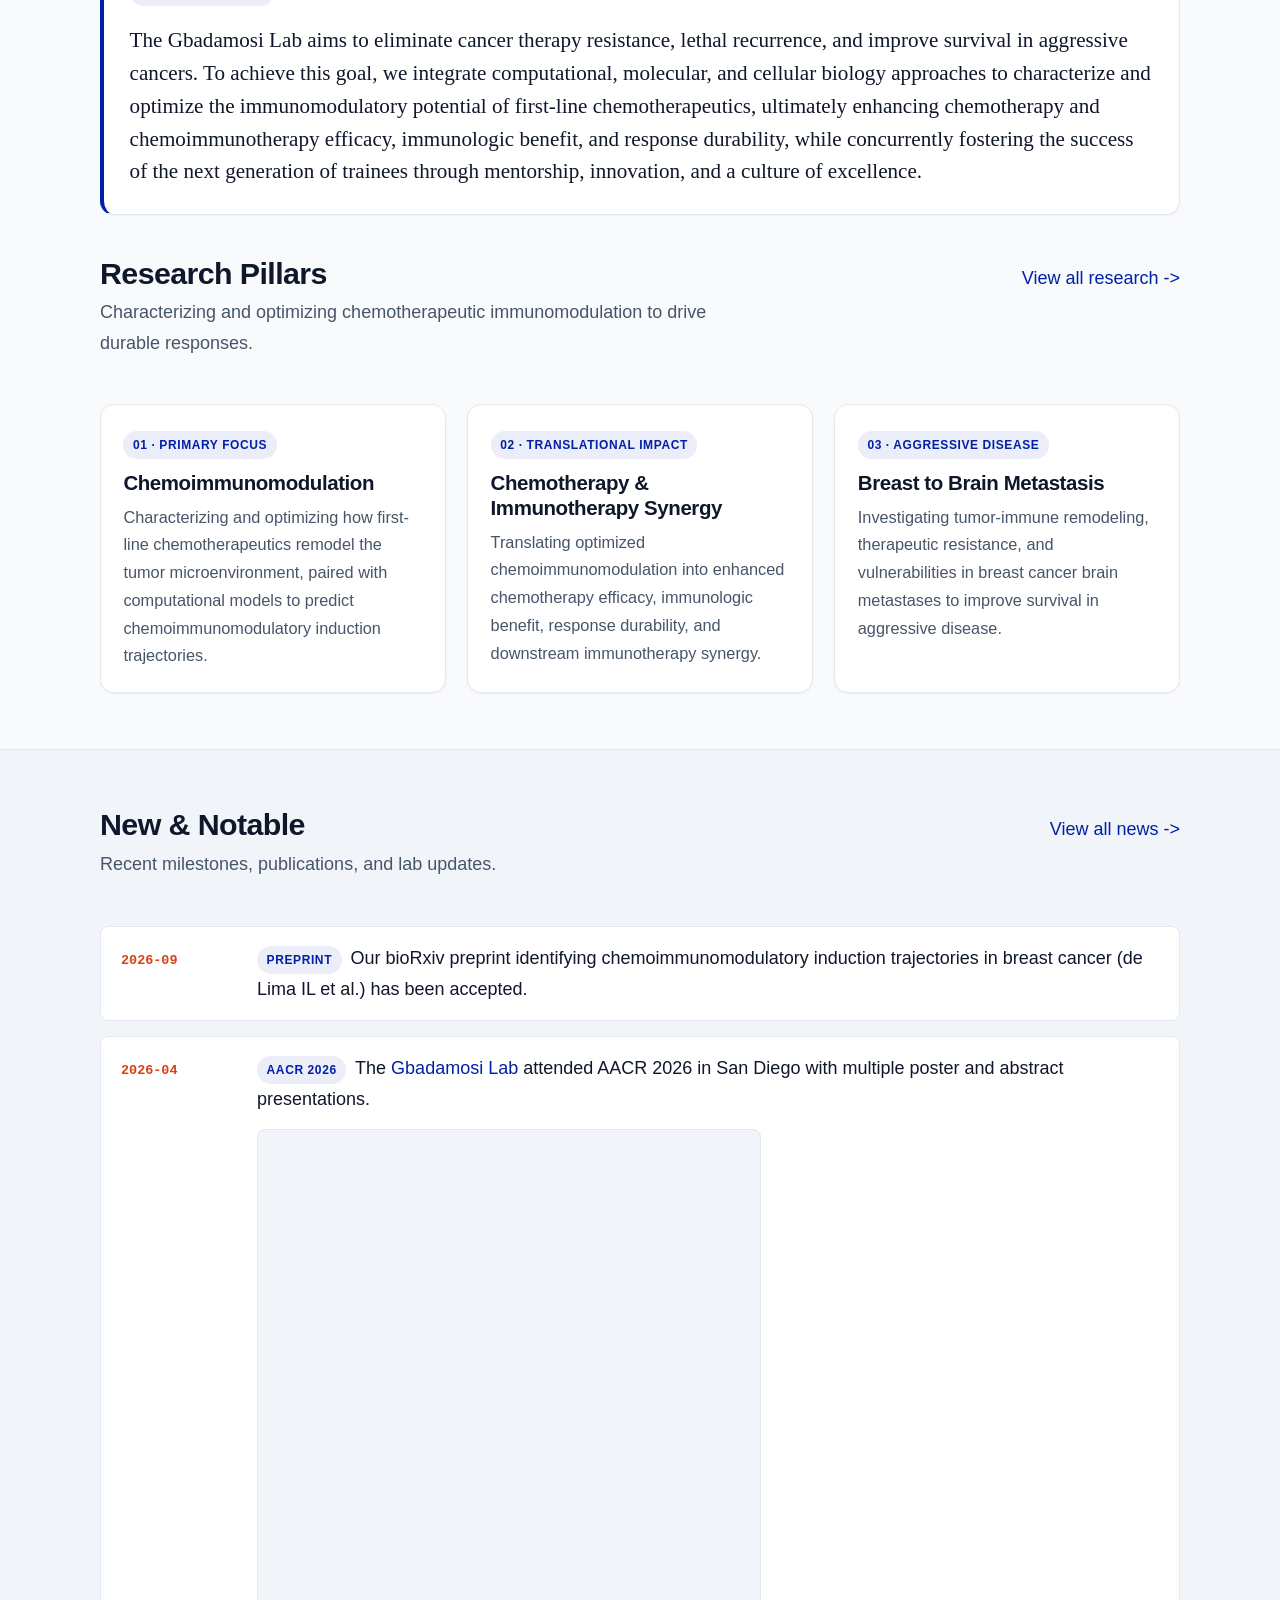
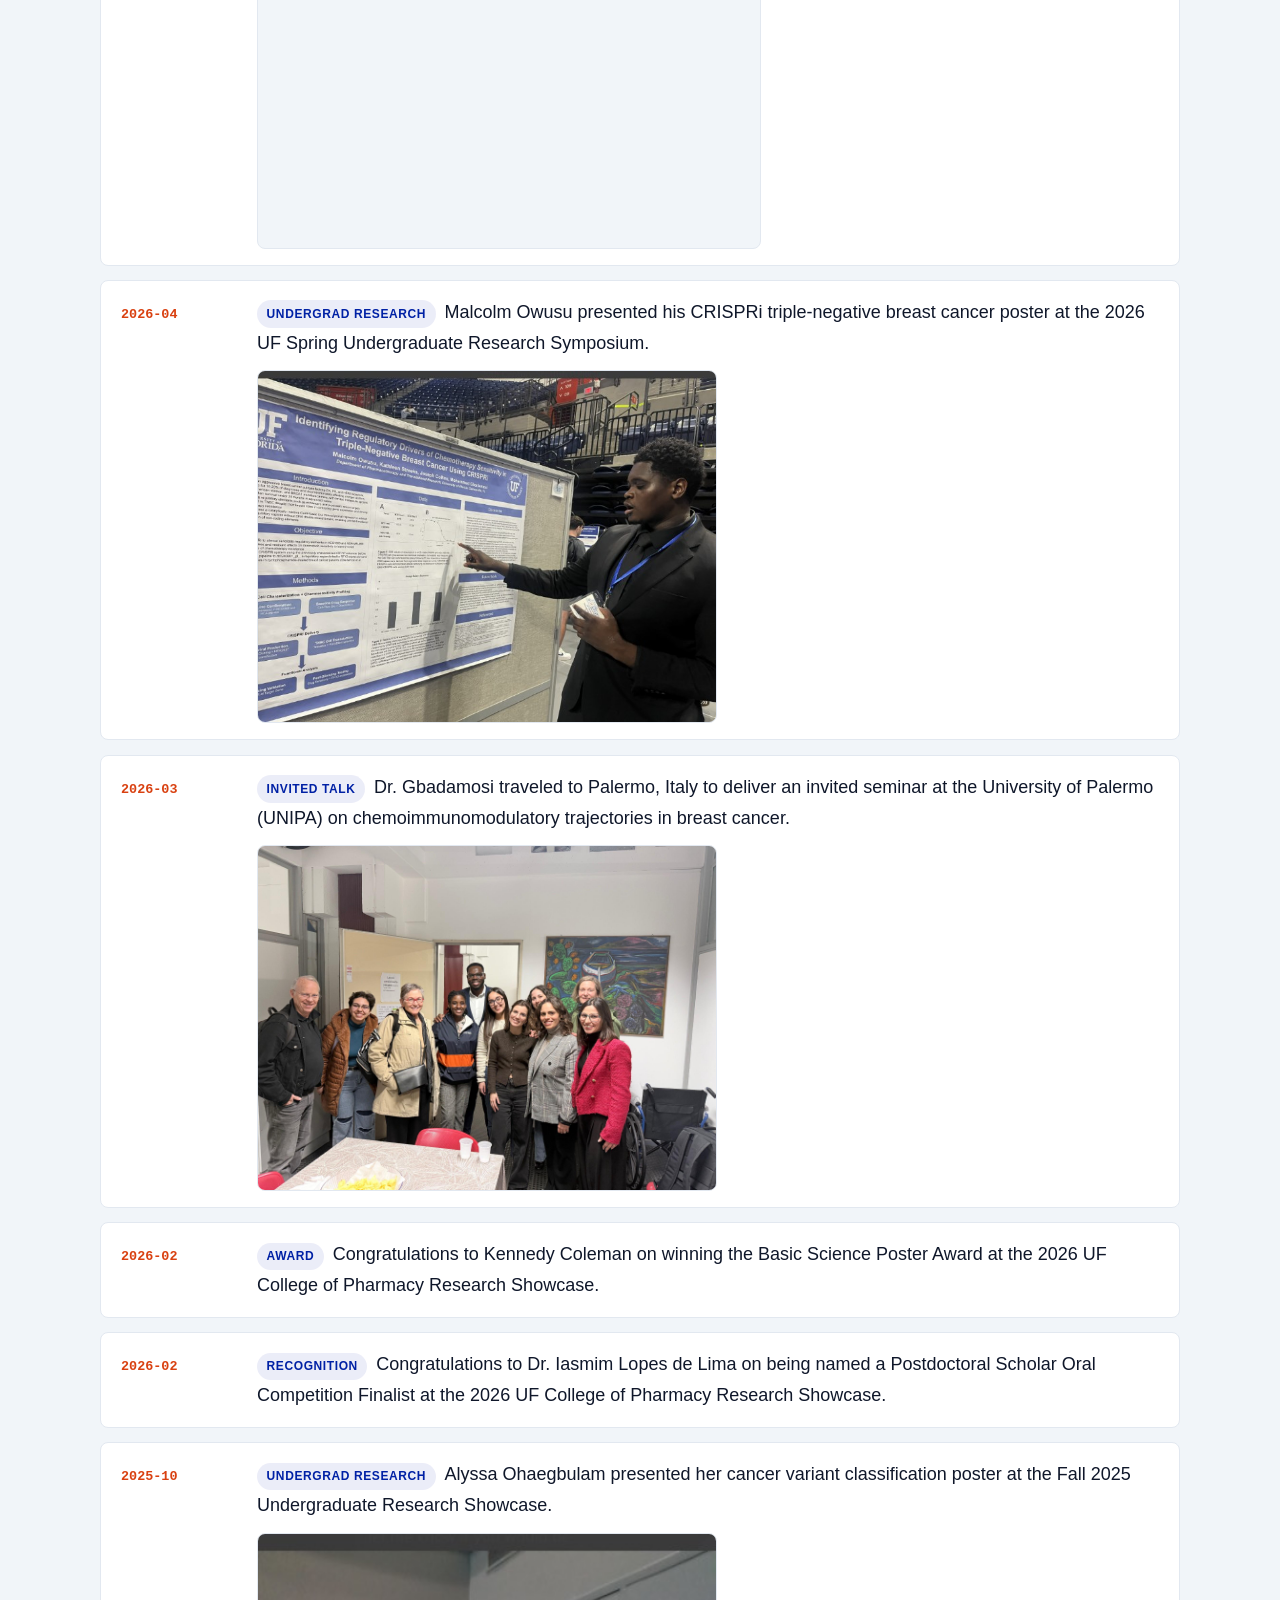
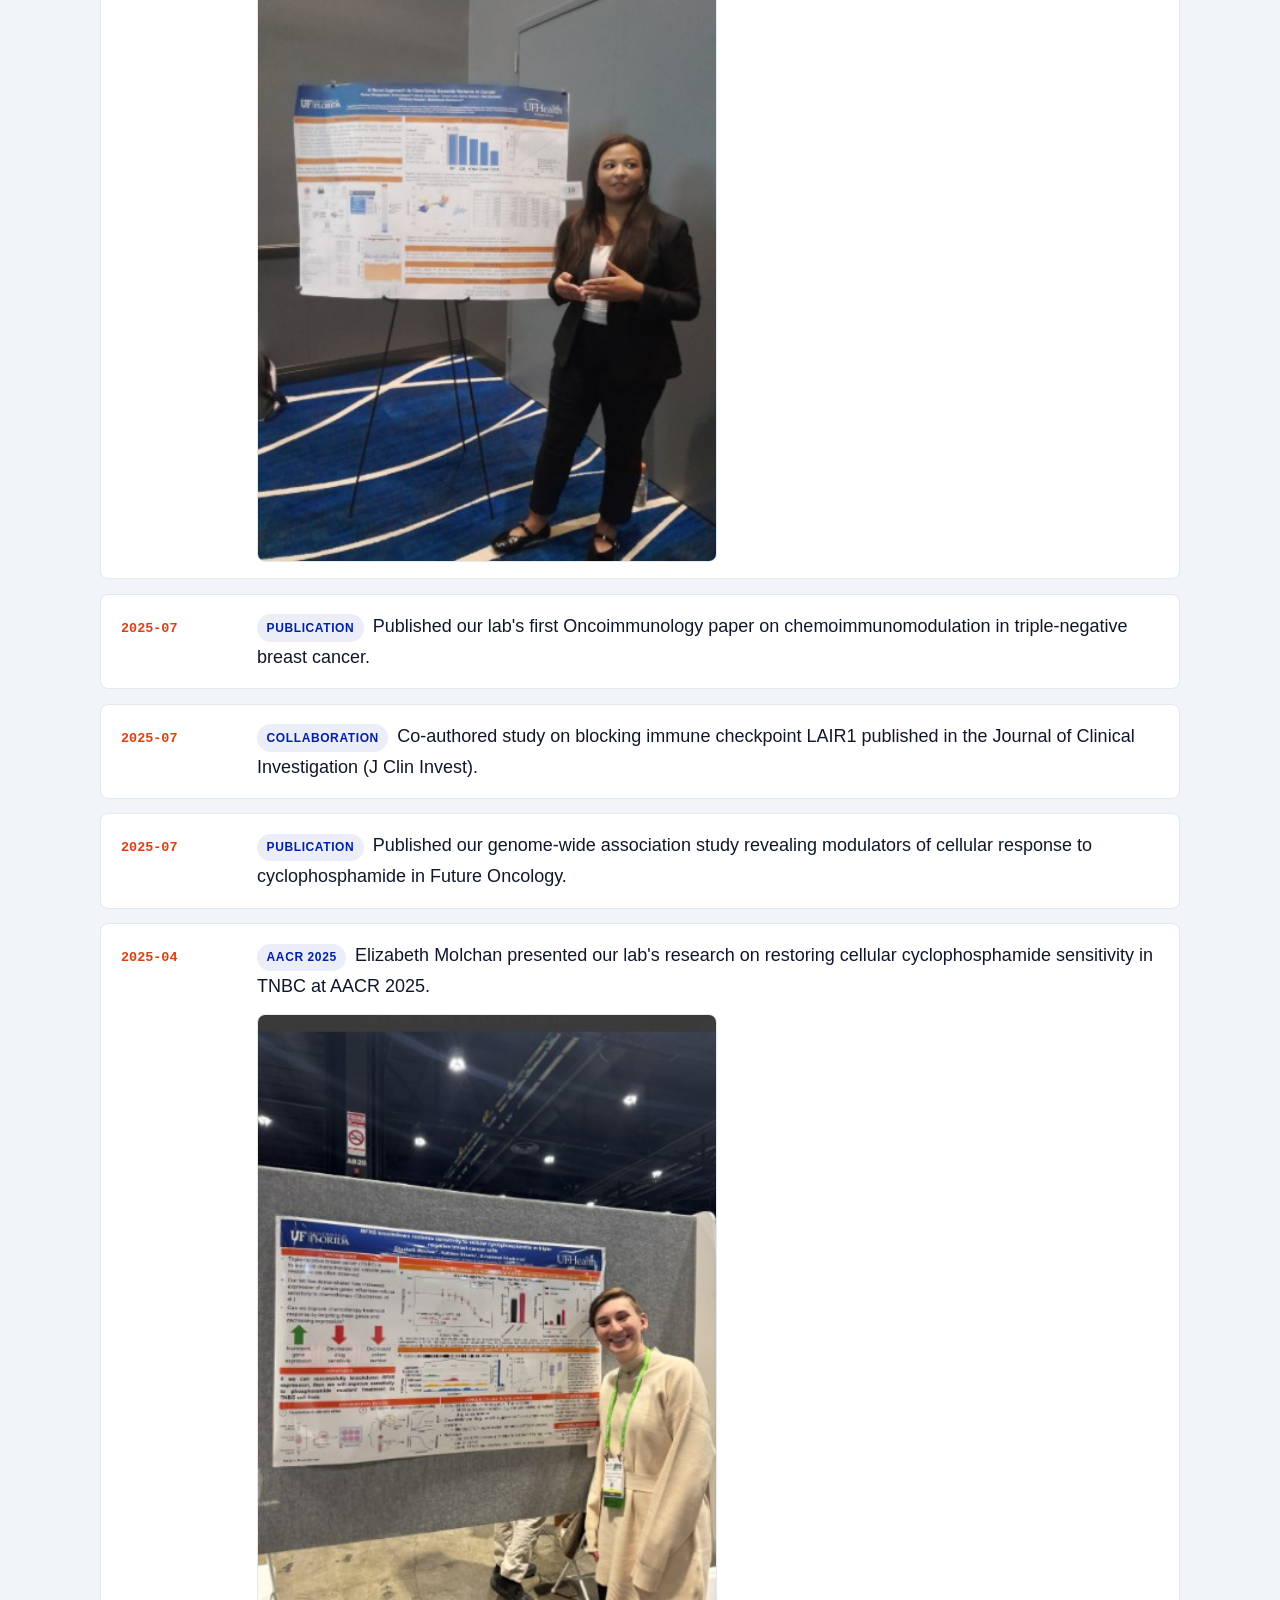
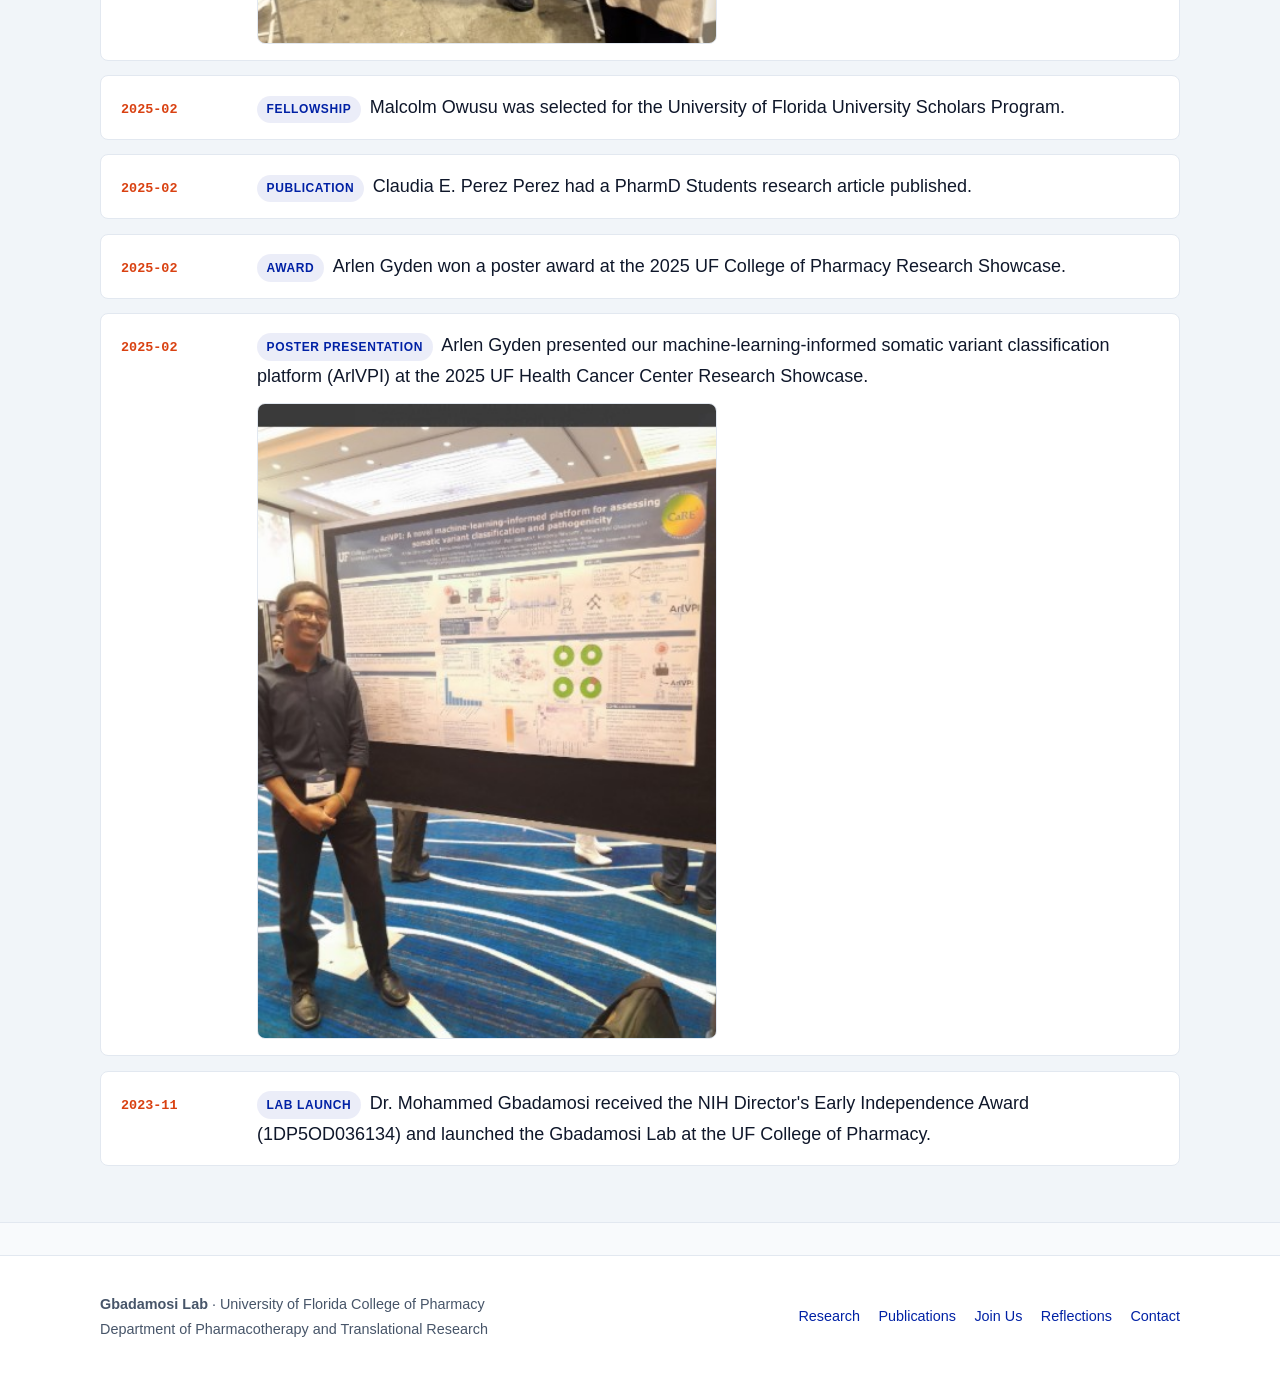
==== commit 7079ed6e: "Update Home hero with unified CIM Characterize Predict Redirect figure" ====
--- a/index.html
+++ b/index.html
@@ -60,8 +60,8 @@
           </div>
         </div>
 
-        <div class="hero-visual hero-visual--wide" aria-label="Chemoimmunomodulation trajectories schematic">
-          <img src="assets/images/chemoimmunomodulation_trajectories.jpg" alt="Chemoimmunomodulation trajectories showing chemotherapy remodeling a pre-treatment tumor across trajectory pivot points toward HOT or COLD tumor outcomes" style="width: 100%; height: auto; border-radius: var(--radius-sm);">
+        <div class="hero-visual hero-visual--wide" aria-label="Unified Chemoimmunomodulation and Lab Approach Diagram">
+          <img src="assets/images/cim_unified_overview.jpg" alt="Optimizing Chemoimmunomodulation: Characterize, Predict, Redirect showing Chemotherapy, Trajectory Pivot Points, HOT vs. COLD Tumor Outcomes, and CIM Amplifier redirection" style="width: 100%; height: auto; border-radius: var(--radius-sm);">
           <div style="margin-top: 1.25rem; padding: 1.25rem 1.5rem; background: var(--bg-subtle); border-radius: var(--radius-sm); border-left: 4px solid var(--accent-2);">
             <h2 style="font-size: clamp(1.35rem, 2.2vw, 1.75rem); margin-bottom: 0.5rem;">What We Do: Characterize · Predict · Redirect</h2>
             <p style="font-size: clamp(1.08rem, 1.4vw, 1.25rem); line-height: 1.65; color: var(--text); margin: 0;">
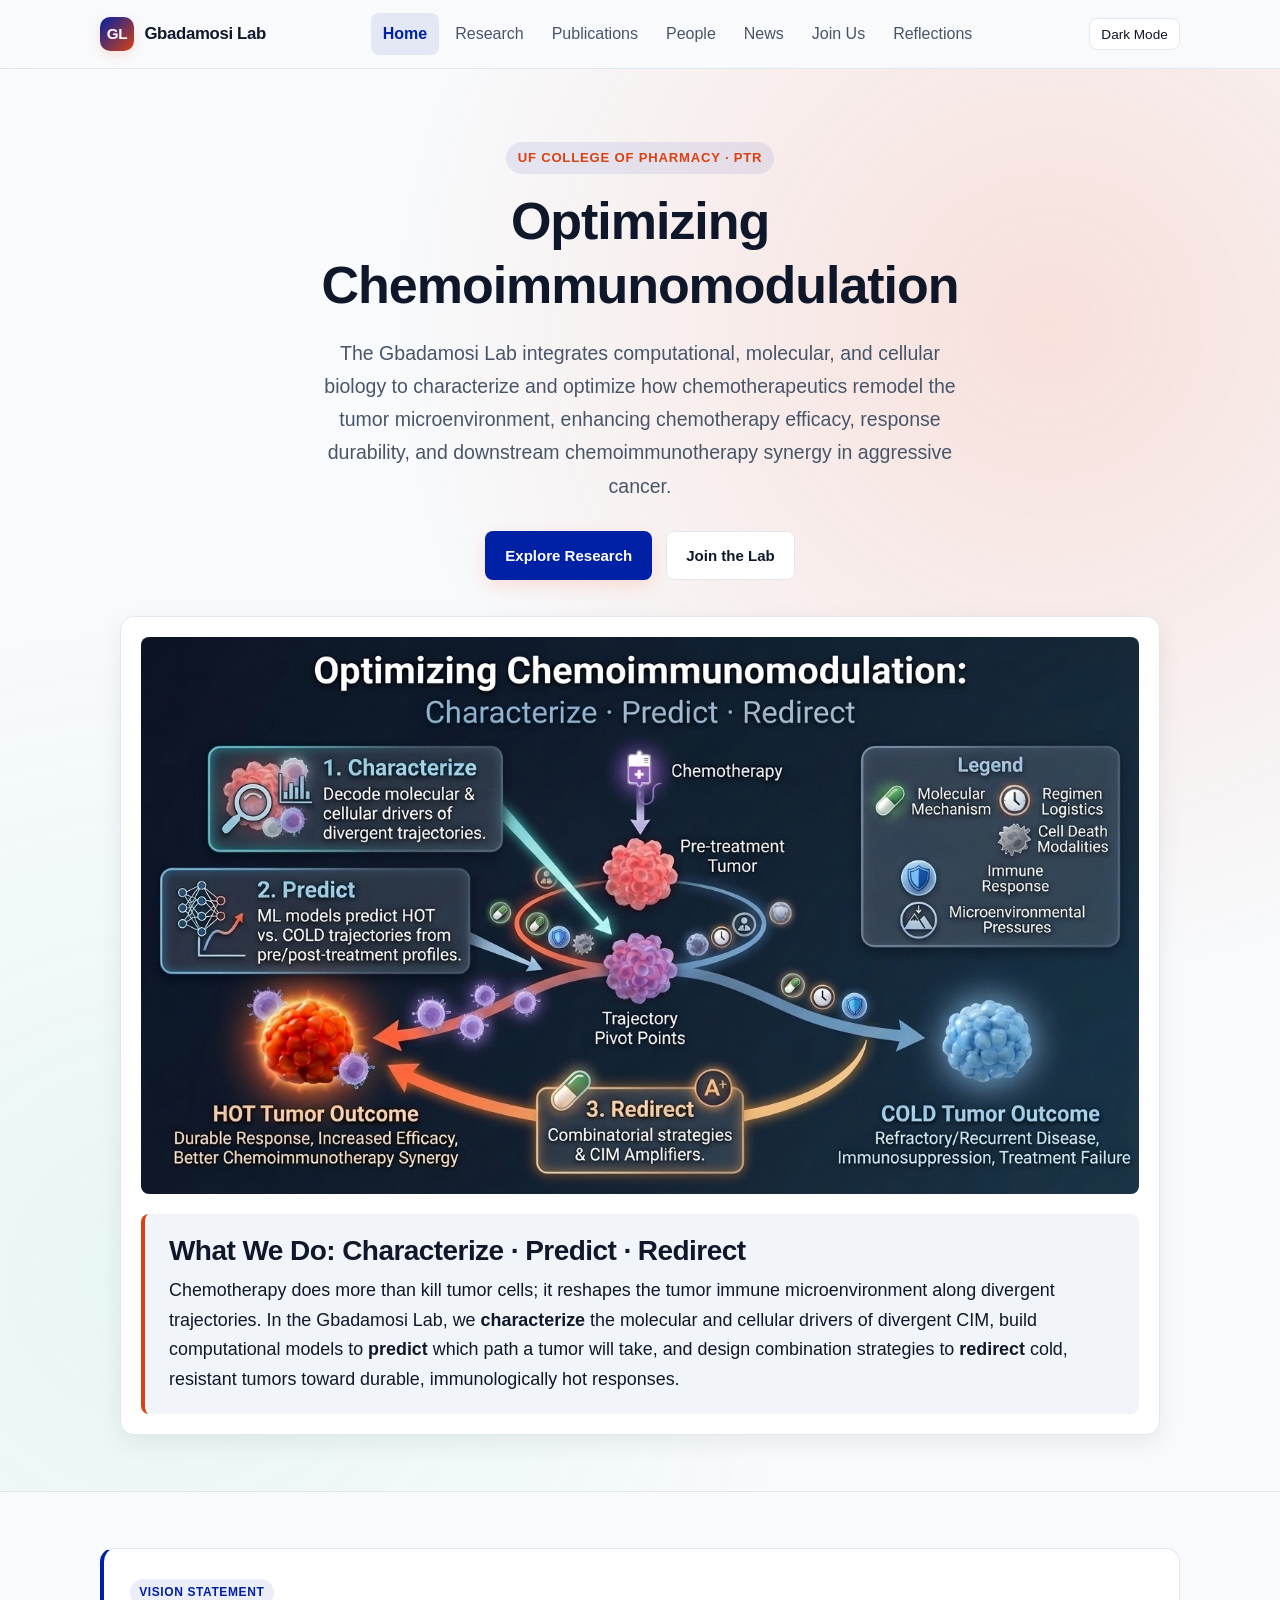
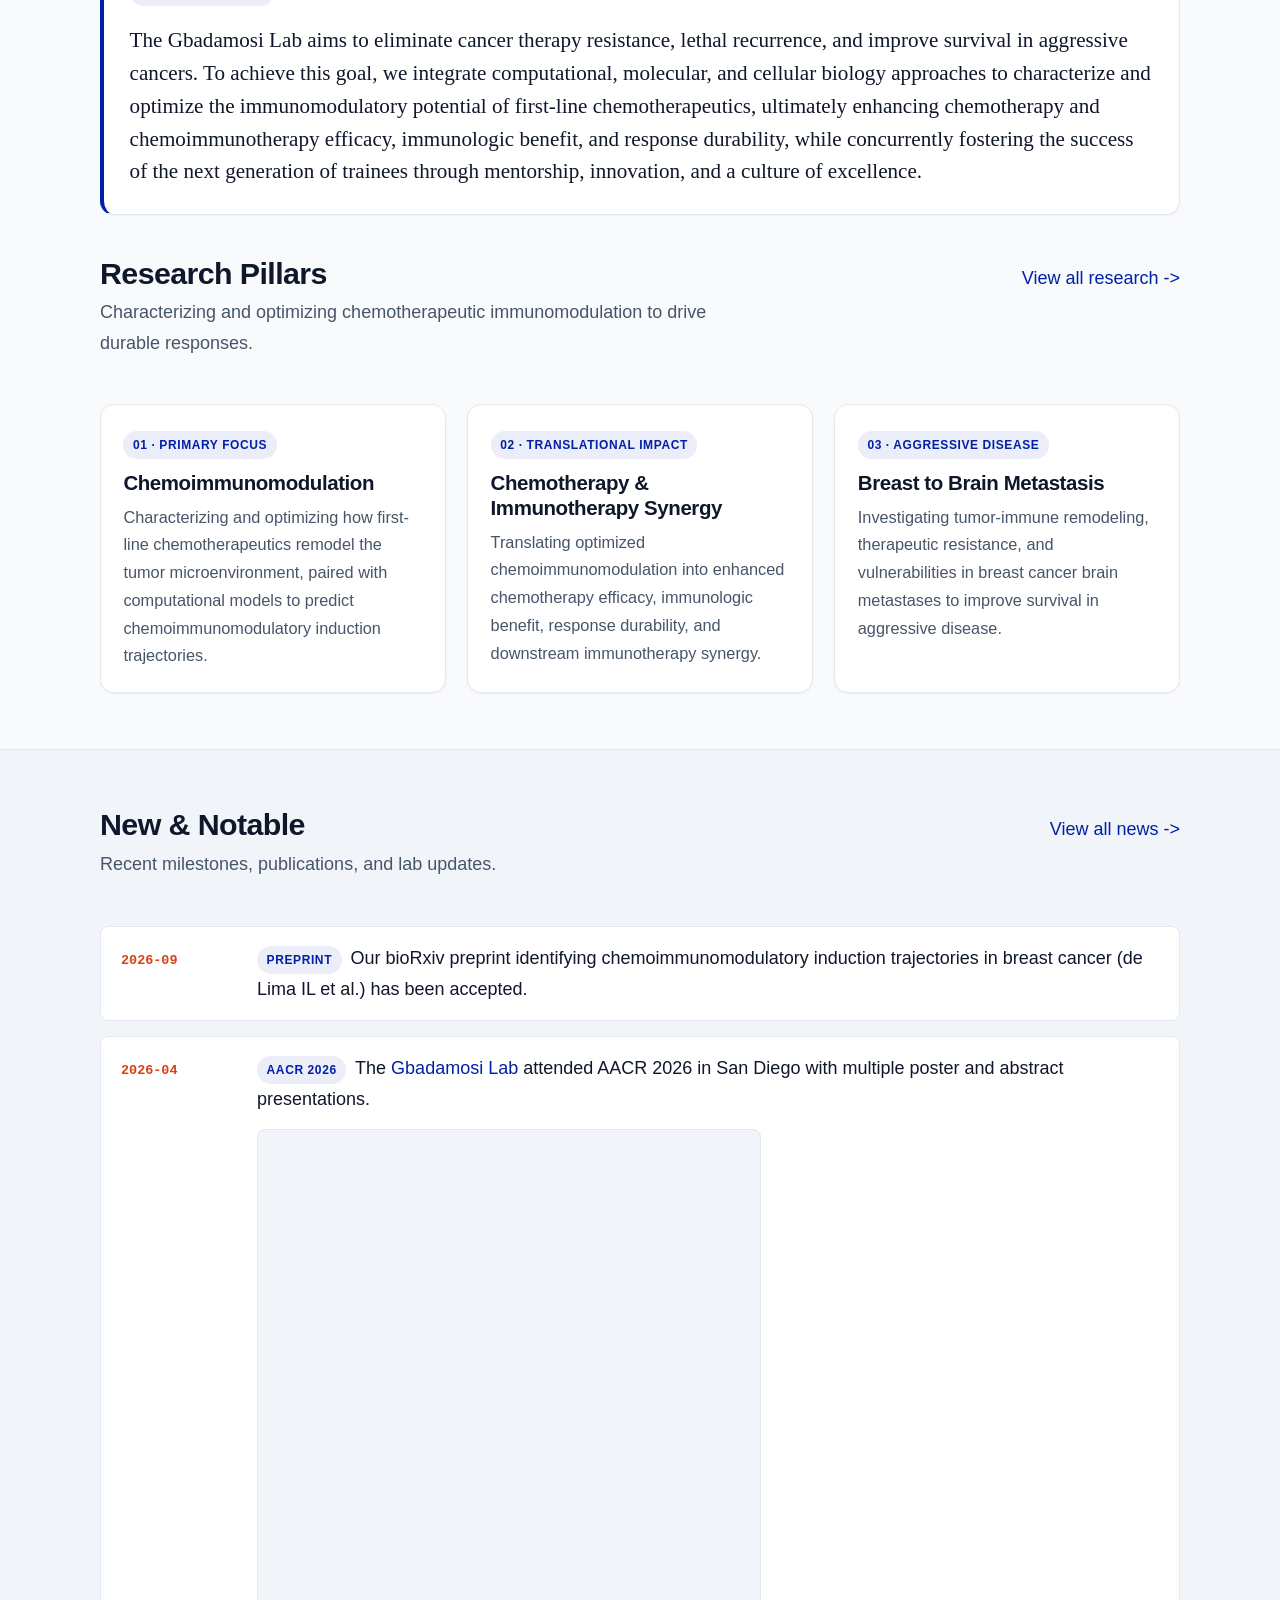
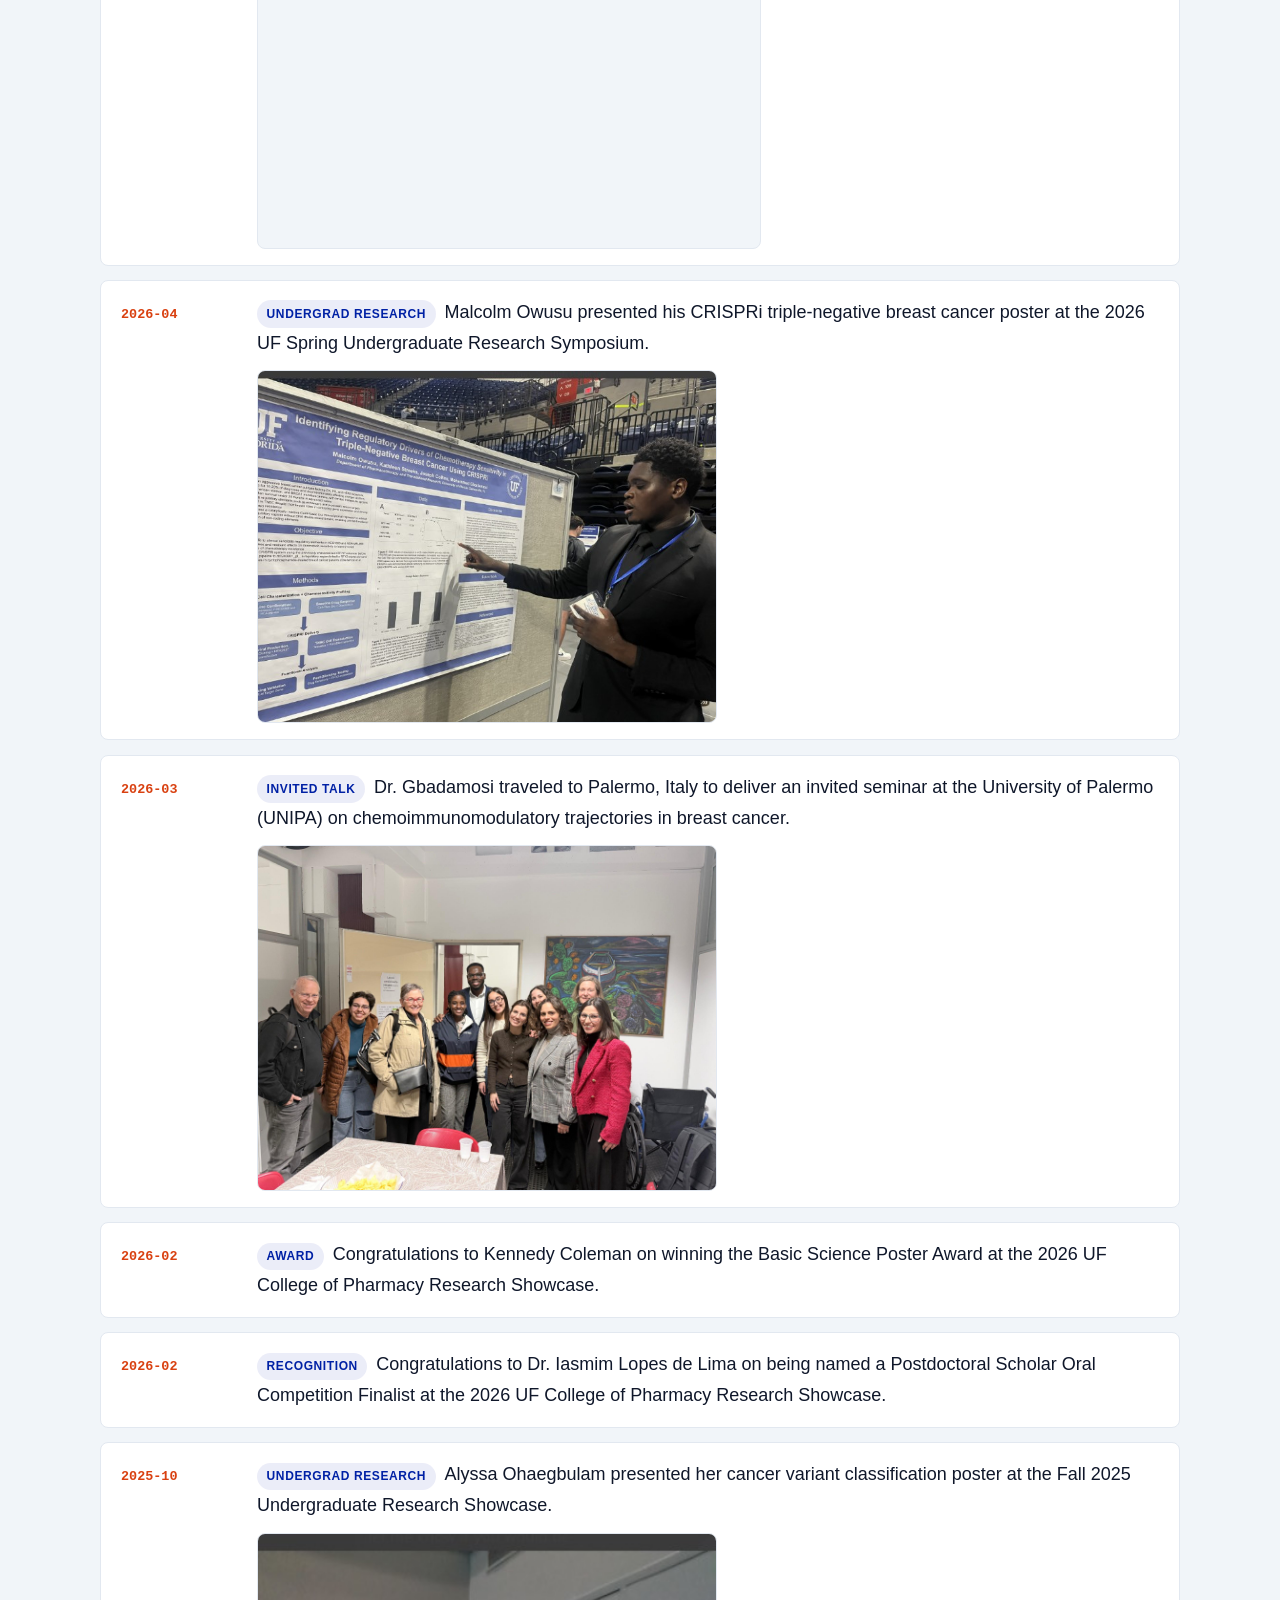
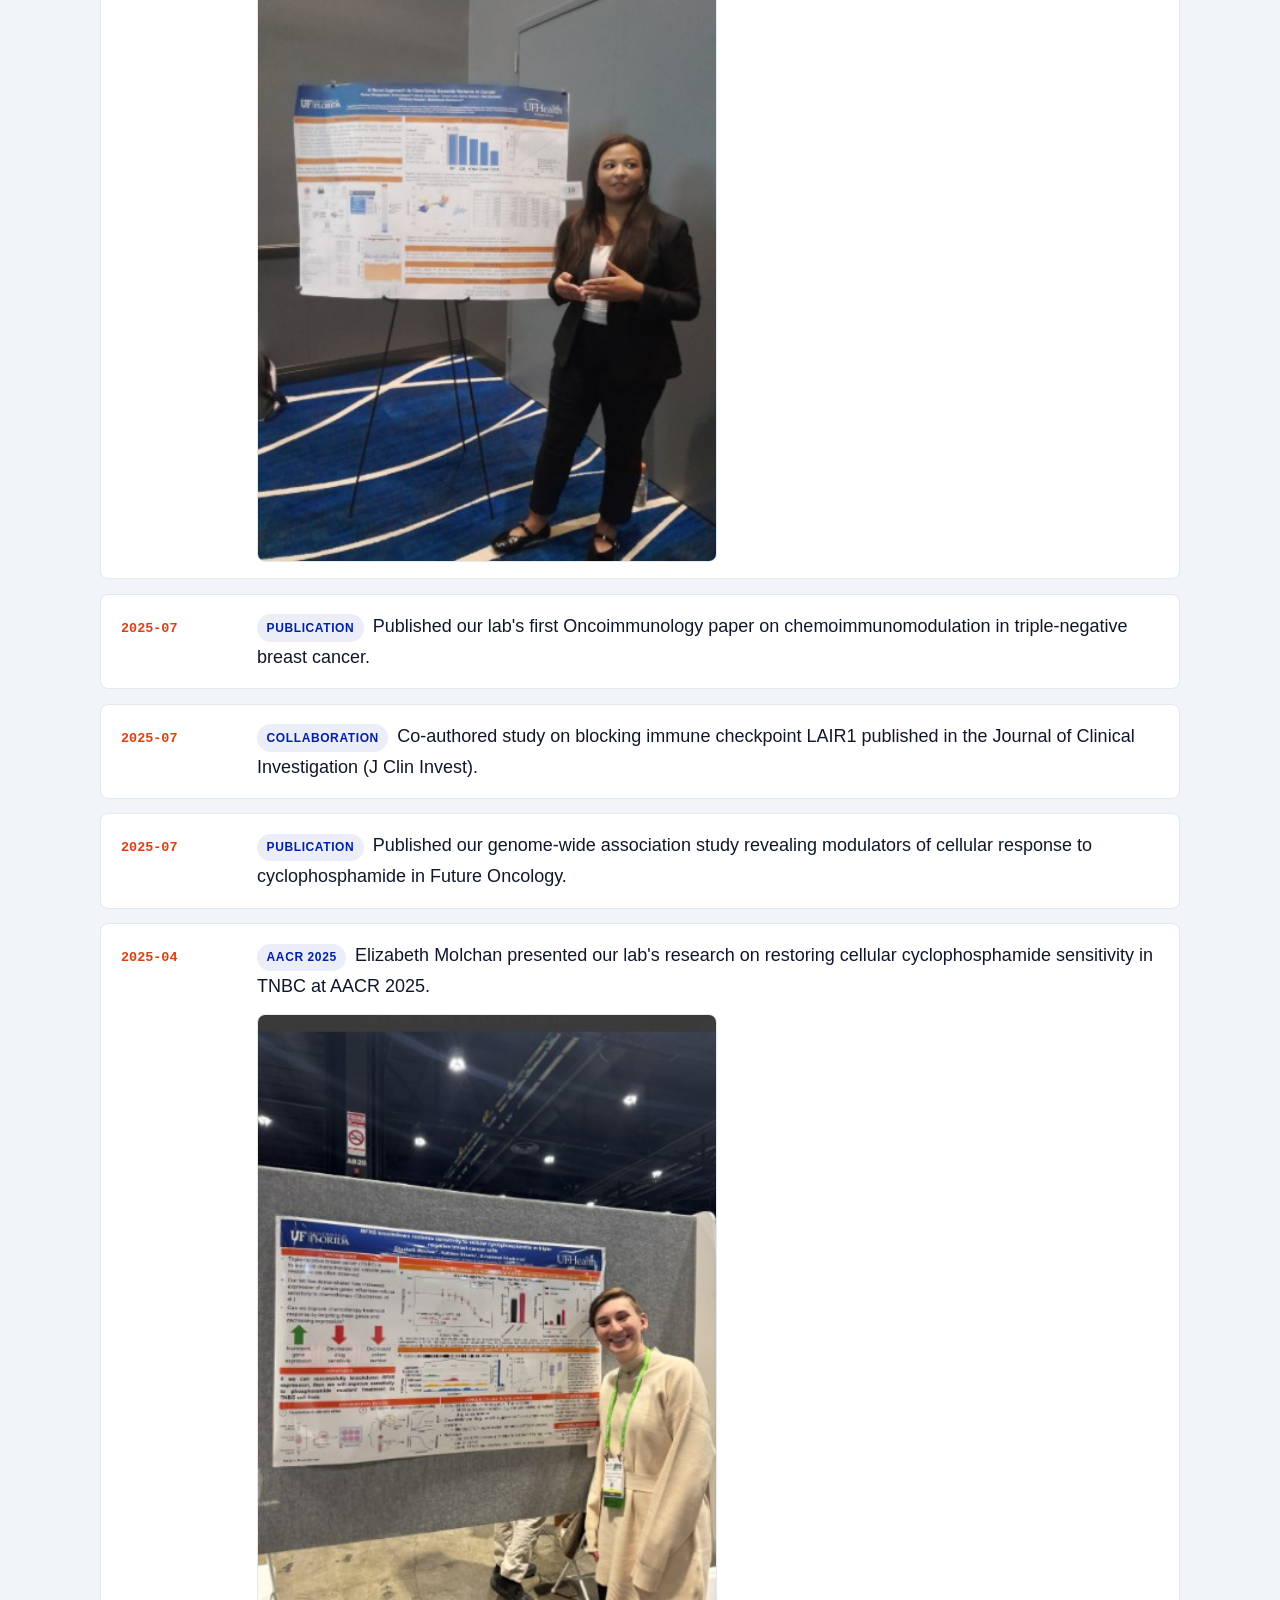
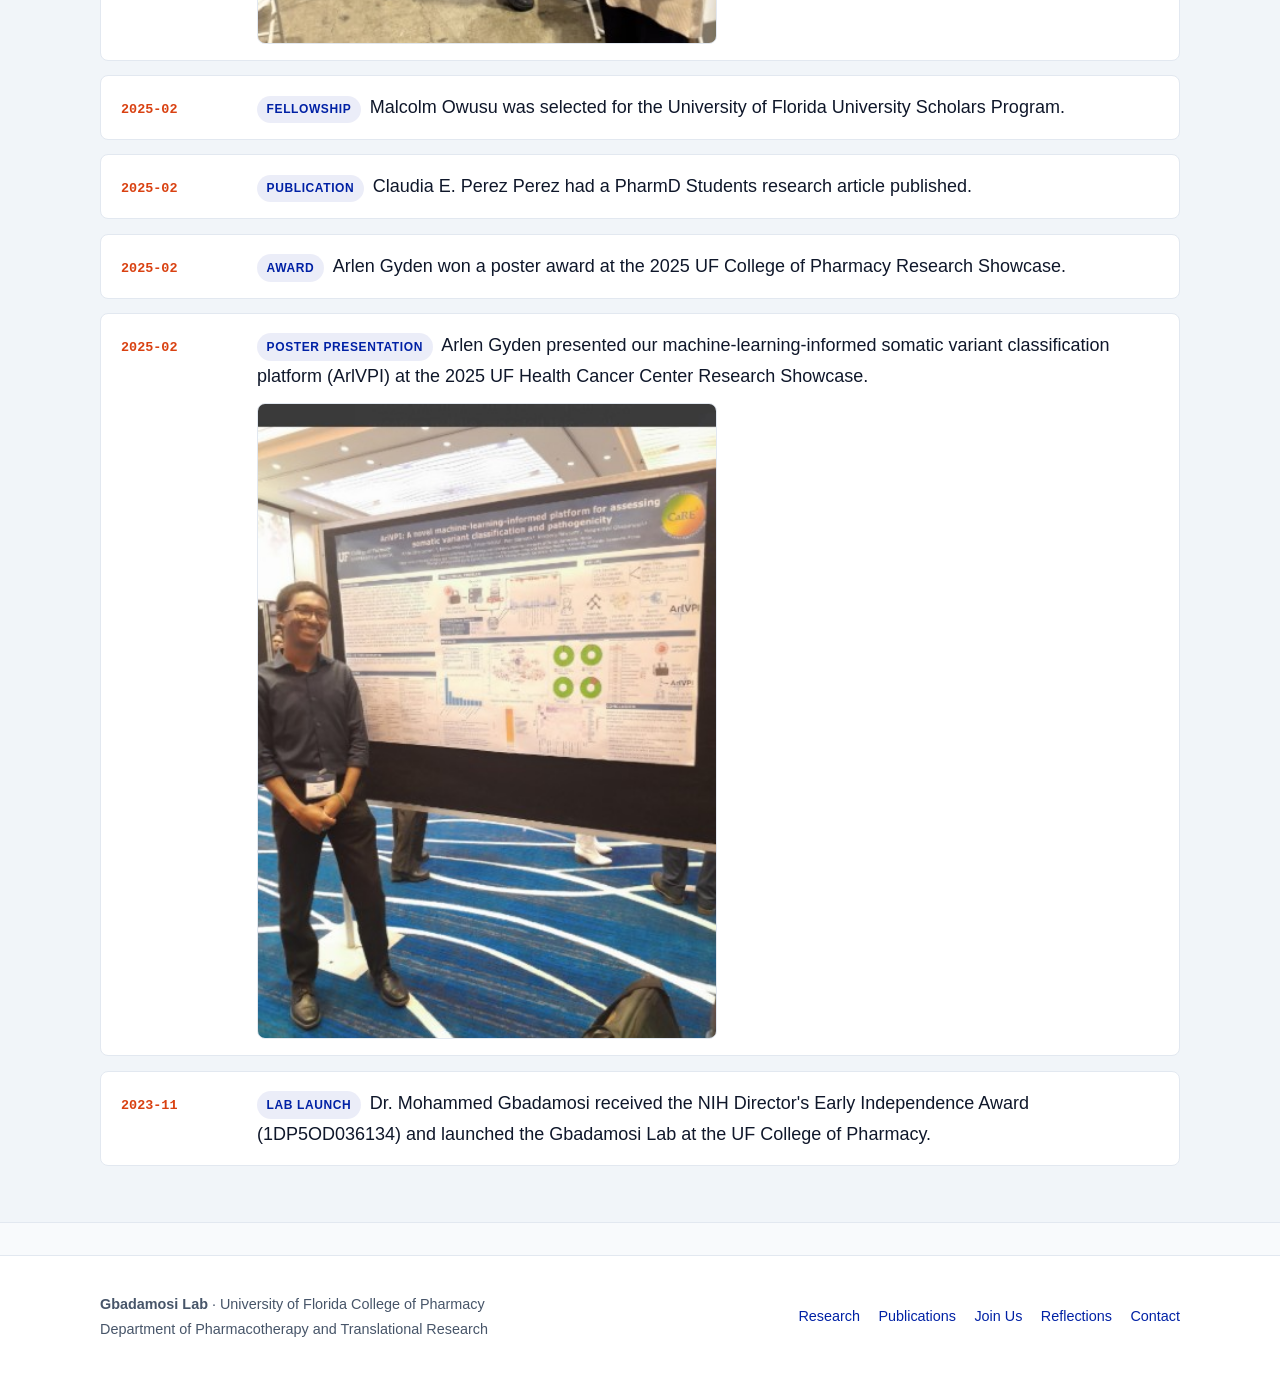
==== commit 40c9c48a: "Update What We Do text on Home" ====
--- a/index.html
+++ b/index.html
@@ -65,7 +65,7 @@
           <div style="margin-top: 1.25rem; padding: 1.25rem 1.5rem; background: var(--bg-subtle); border-radius: var(--radius-sm); border-left: 4px solid var(--accent-2);">
             <h2 style="font-size: clamp(1.35rem, 2.2vw, 1.75rem); margin-bottom: 0.5rem;">What We Do: Characterize · Predict · Redirect</h2>
             <p style="font-size: clamp(1.08rem, 1.4vw, 1.25rem); line-height: 1.65; color: var(--text); margin: 0;">
-              Chemotherapy does more than kill tumor cells; it reshapes the tumor immune microenvironment along divergent trajectories. In the Gbadamosi Lab, we <strong>characterize</strong> the molecular and cellular drivers at these trajectory pivot points, build computational models to <strong>predict</strong> which path a tumor will take, and design combination strategies to <strong>redirect</strong> cold, resistant tumors toward durable, immunologically hot responses.
+              Chemotherapy does more than kill tumor cells; it reshapes the tumor immune microenvironment along divergent trajectories. In the Gbadamosi Lab, we <strong>characterize</strong> the molecular and cellular drivers of divergent CIM, build computational models to <strong>predict</strong> which path a tumor will take, and design combination strategies to <strong>redirect</strong> cold, resistant tumors toward durable, immunologically hot responses.
             </p>
           </div>
         </div>
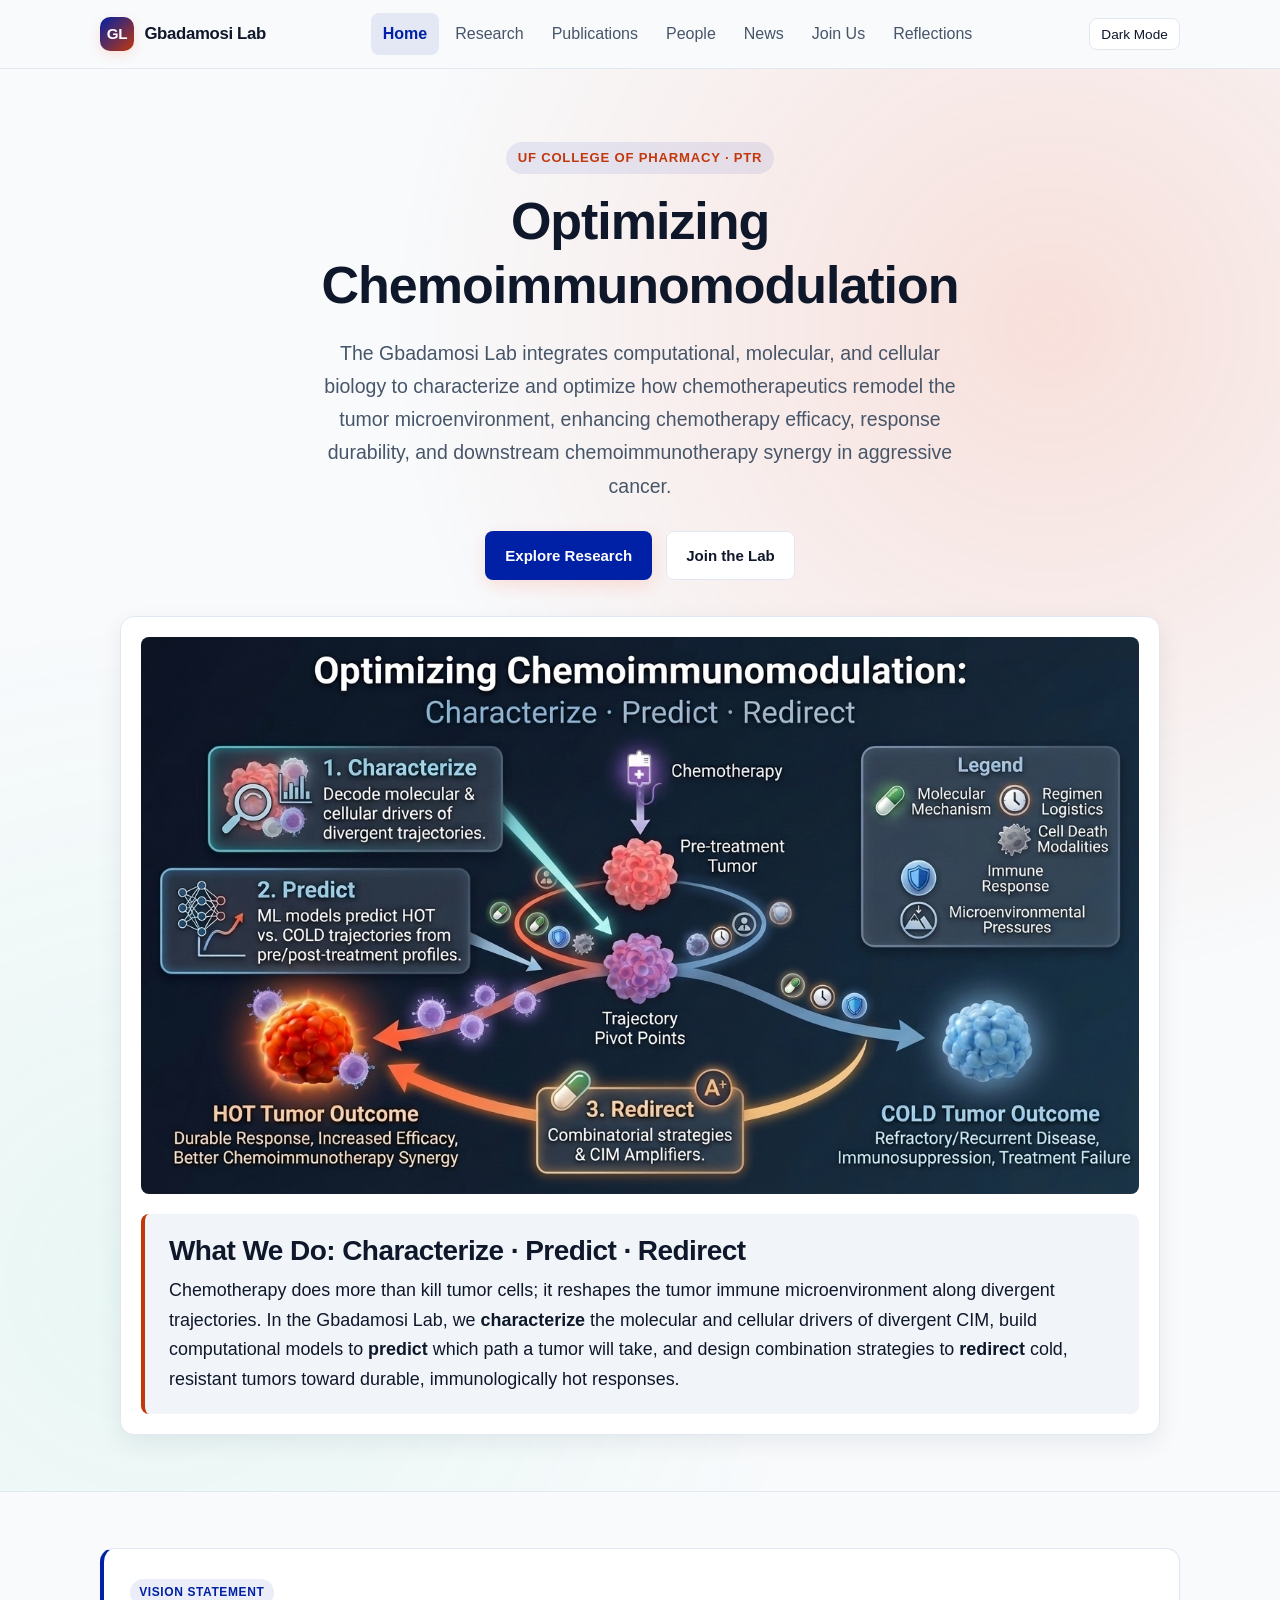
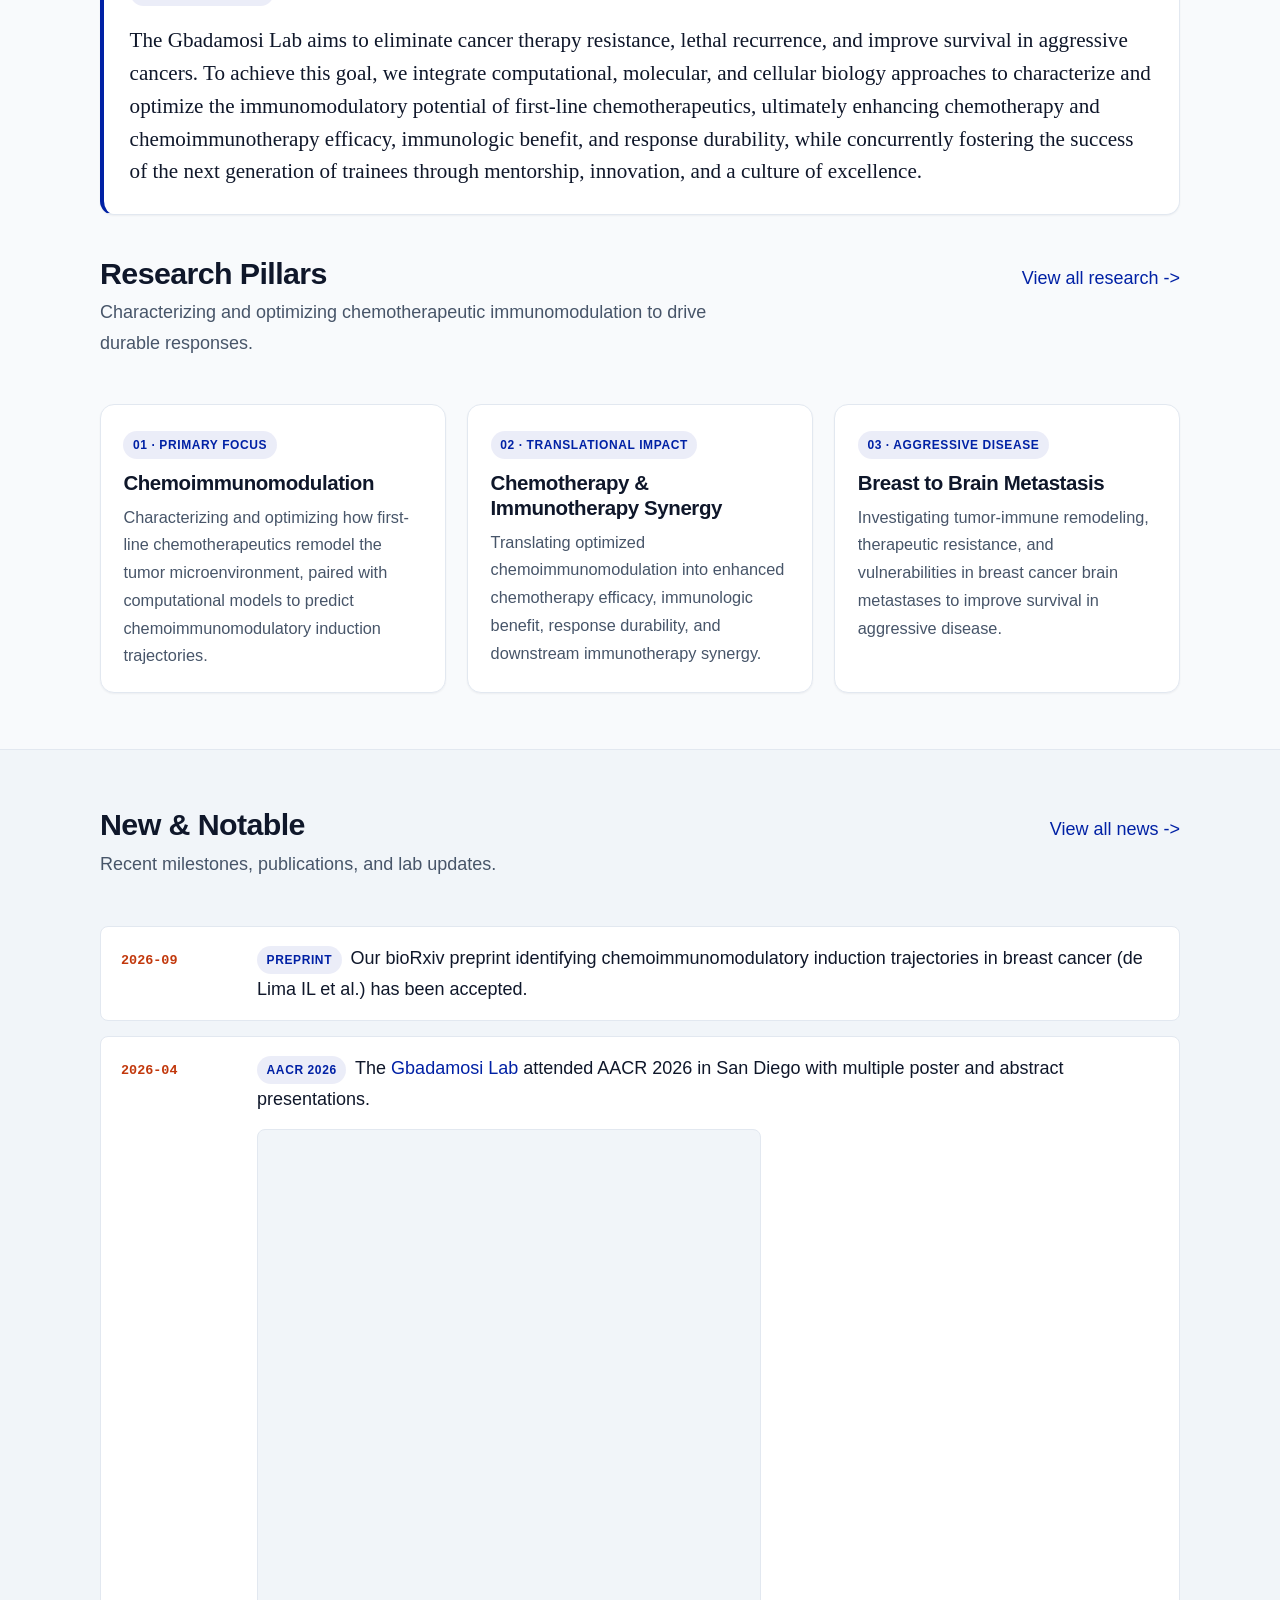
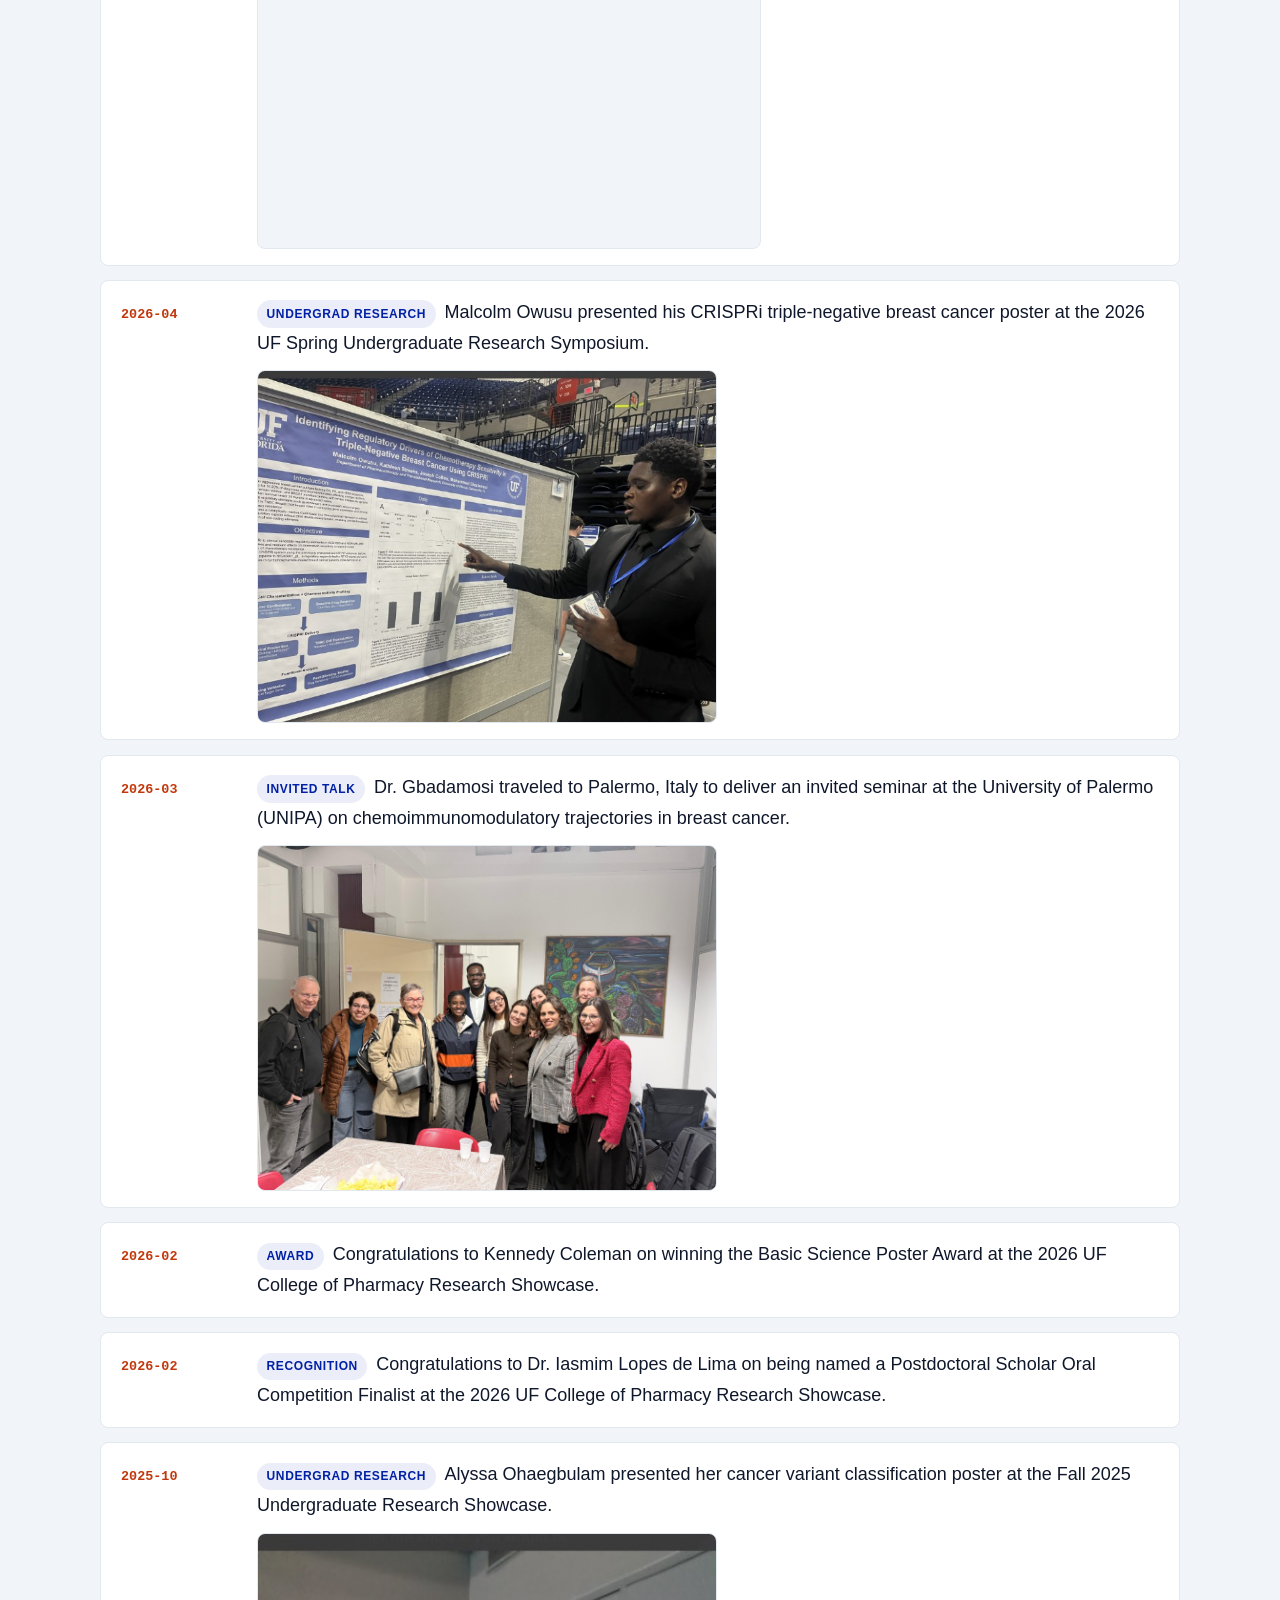
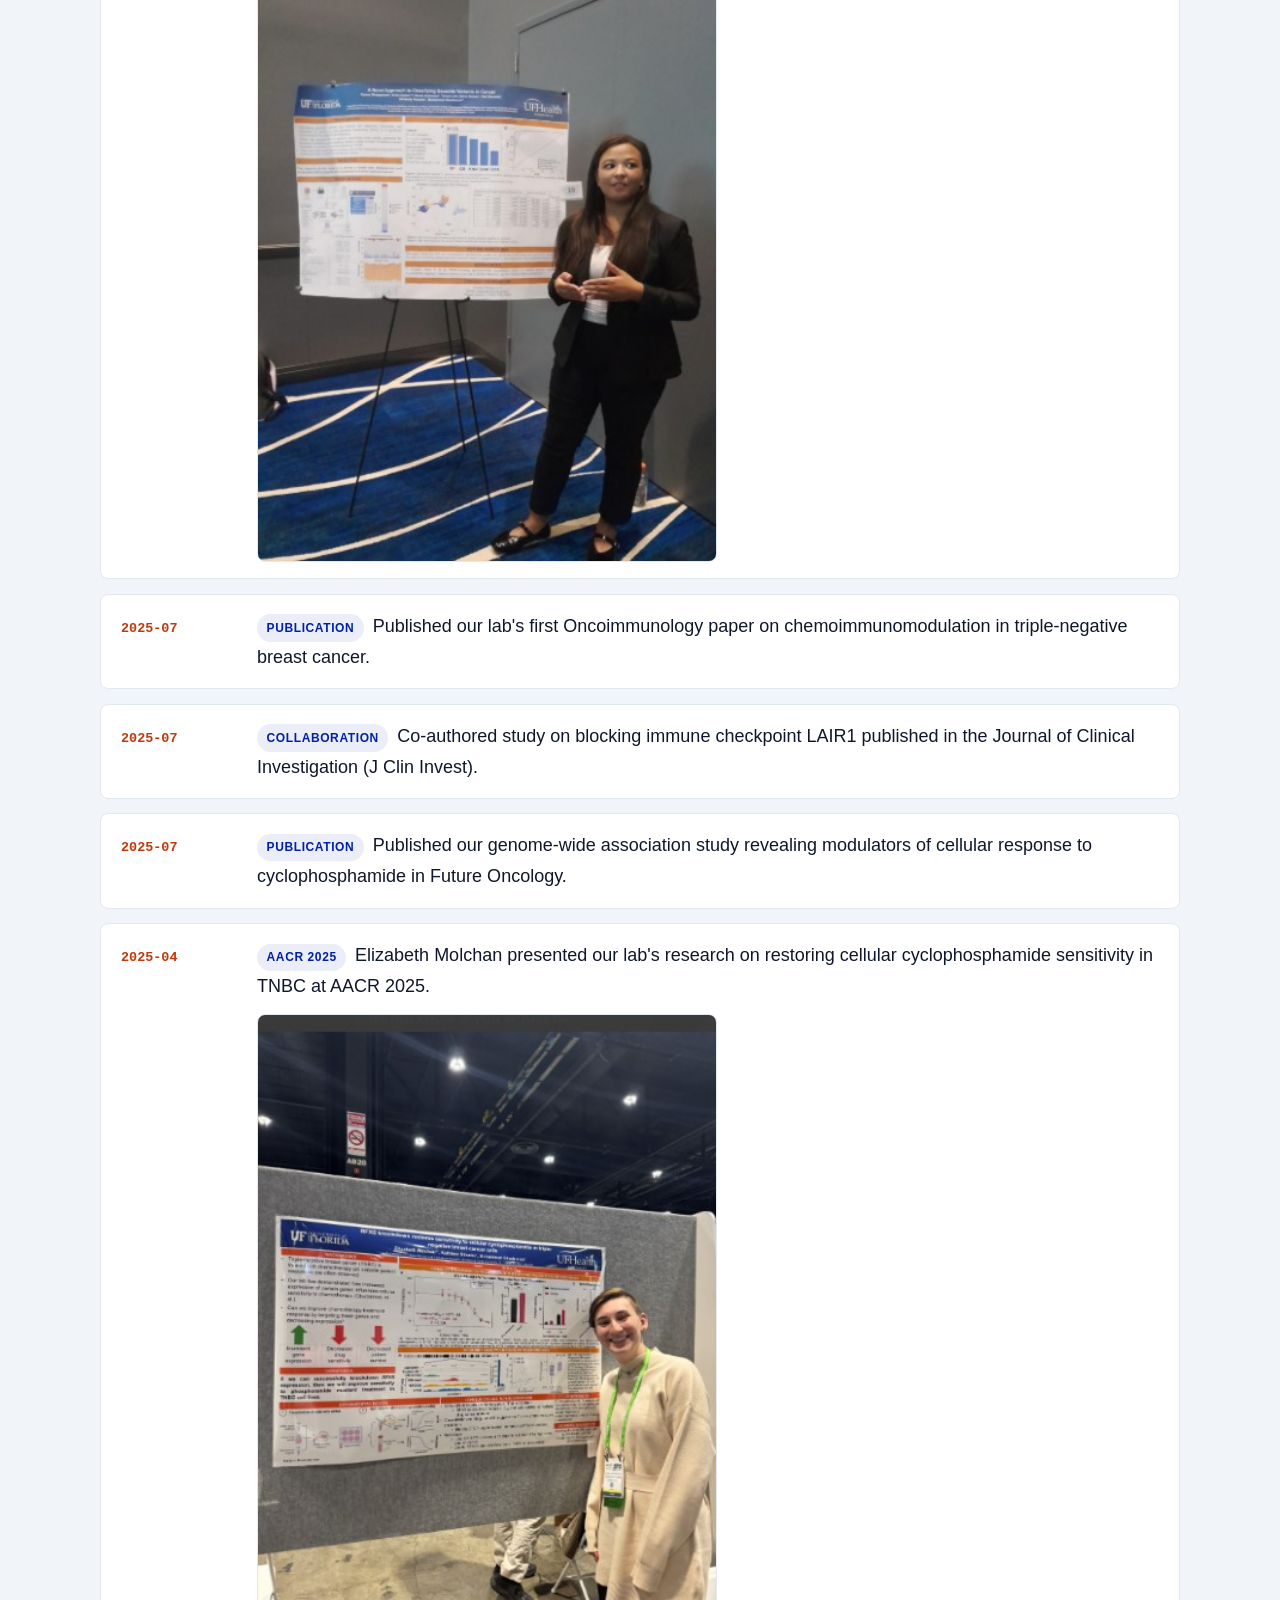
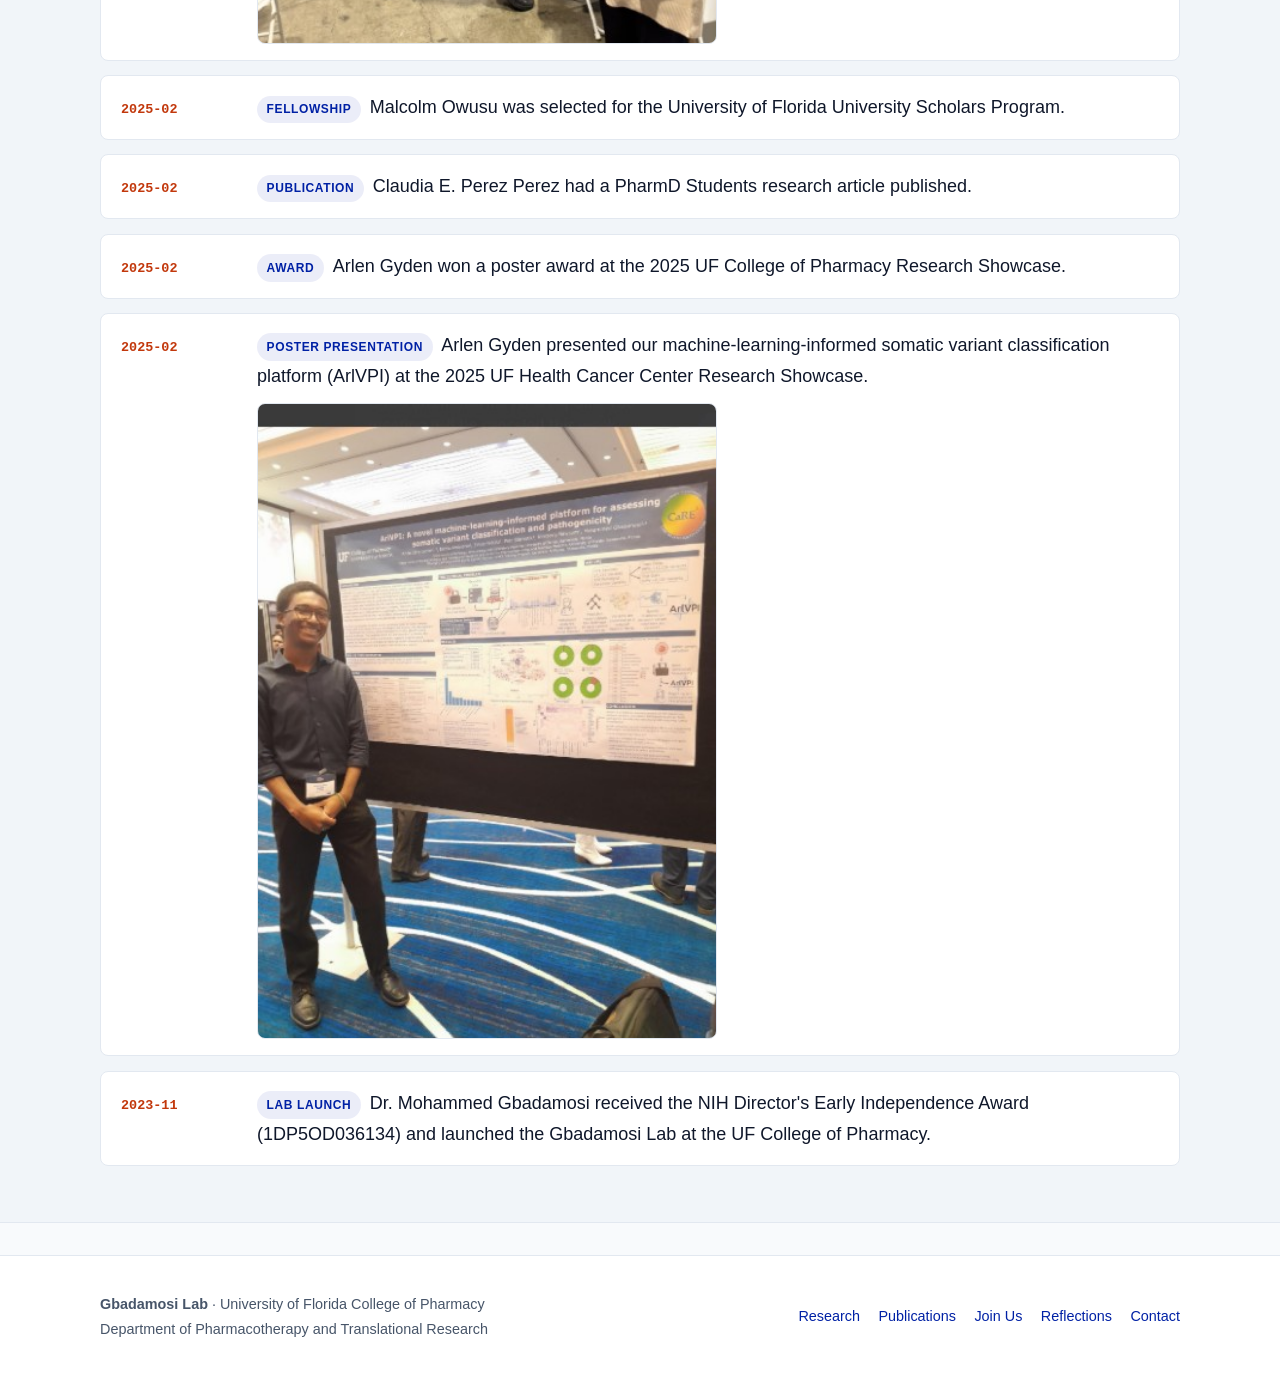
==== commit 276ba1b1: "Improve WCAG 2.1 AA accessibility (contrast, focus-visible, carousel pause, heading order, aria labe" ====
--- a/index.html
+++ b/index.html
@@ -61,8 +61,8 @@
         </div>
 
         <div class="hero-visual hero-visual--wide" aria-label="Unified Chemoimmunomodulation and Lab Approach Diagram">
-          <img src="assets/images/cim_unified_overview.jpg" alt="Optimizing Chemoimmunomodulation: Characterize, Predict, Redirect showing Chemotherapy, Trajectory Pivot Points, HOT vs. COLD Tumor Outcomes, and CIM Amplifier redirection" style="width: 100%; height: auto; border-radius: var(--radius-sm);">
-          <div style="margin-top: 1.25rem; padding: 1.25rem 1.5rem; background: var(--bg-subtle); border-radius: var(--radius-sm); border-left: 4px solid var(--accent-2);">
+          <img src="assets/images/cim_unified_overview.jpg" aria-describedby="cim-diagram-desc" alt="Optimizing Chemoimmunomodulation: Characterize, Predict, Redirect showing Chemotherapy, Trajectory Pivot Points, HOT vs. COLD Tumor Outcomes, and CIM Amplifier redirection" style="width: 100%; height: auto; border-radius: var(--radius-sm);">
+          <div id="cim-diagram-desc" style="margin-top: 1.25rem; padding: 1.25rem 1.5rem; background: var(--bg-subtle); border-radius: var(--radius-sm); border-left: 4px solid var(--accent-2);">
             <h2 style="font-size: clamp(1.35rem, 2.2vw, 1.75rem); margin-bottom: 0.5rem;">What We Do: Characterize · Predict · Redirect</h2>
             <p style="font-size: clamp(1.08rem, 1.4vw, 1.25rem); line-height: 1.65; color: var(--text); margin: 0;">
               Chemotherapy does more than kill tumor cells; it reshapes the tumor immune microenvironment along divergent trajectories. In the Gbadamosi Lab, we <strong>characterize</strong> the molecular and cellular drivers of divergent CIM, build computational models to <strong>predict</strong> which path a tumor will take, and design combination strategies to <strong>redirect</strong> cold, resistant tumors toward durable, immunologically hot responses.
--- a/css/styles.css
+++ b/css/styles.css
@@ -15,7 +15,7 @@
   --border: #e2e8f0;
 
   --accent: #0021a5;
-  --accent-2: #d94111;
+  --accent-2: #c2380c;
   --accent-3: #0891b2;
   --accent-soft: rgba(0, 33, 165, 0.08);
   --glow: rgba(250, 70, 22, 0.14);
@@ -114,6 +114,24 @@
 
 a:hover {
   text-decoration: underline;
+}
+
+/* Screen-reader only utility & global keyboard focus */
+.sr-only {
+  position: absolute;
+  width: 1px;
+  height: 1px;
+  padding: 0;
+  margin: -1px;
+  overflow: hidden;
+  clip: rect(0, 0, 0, 0);
+  white-space: nowrap;
+  border: 0;
+}
+
+:focus-visible {
+  outline: 3px solid var(--accent);
+  outline-offset: 3px;
 }
 
 /* Skip Link for Accessibility */
@@ -610,6 +628,12 @@
   font-size: 1.05rem;
   font-weight: 600;
   color: var(--text);
+}
+
+.gallery-controls {
+  display: flex;
+  align-items: center;
+  gap: 0.75rem;
 }
 
 .gallery-counter {
